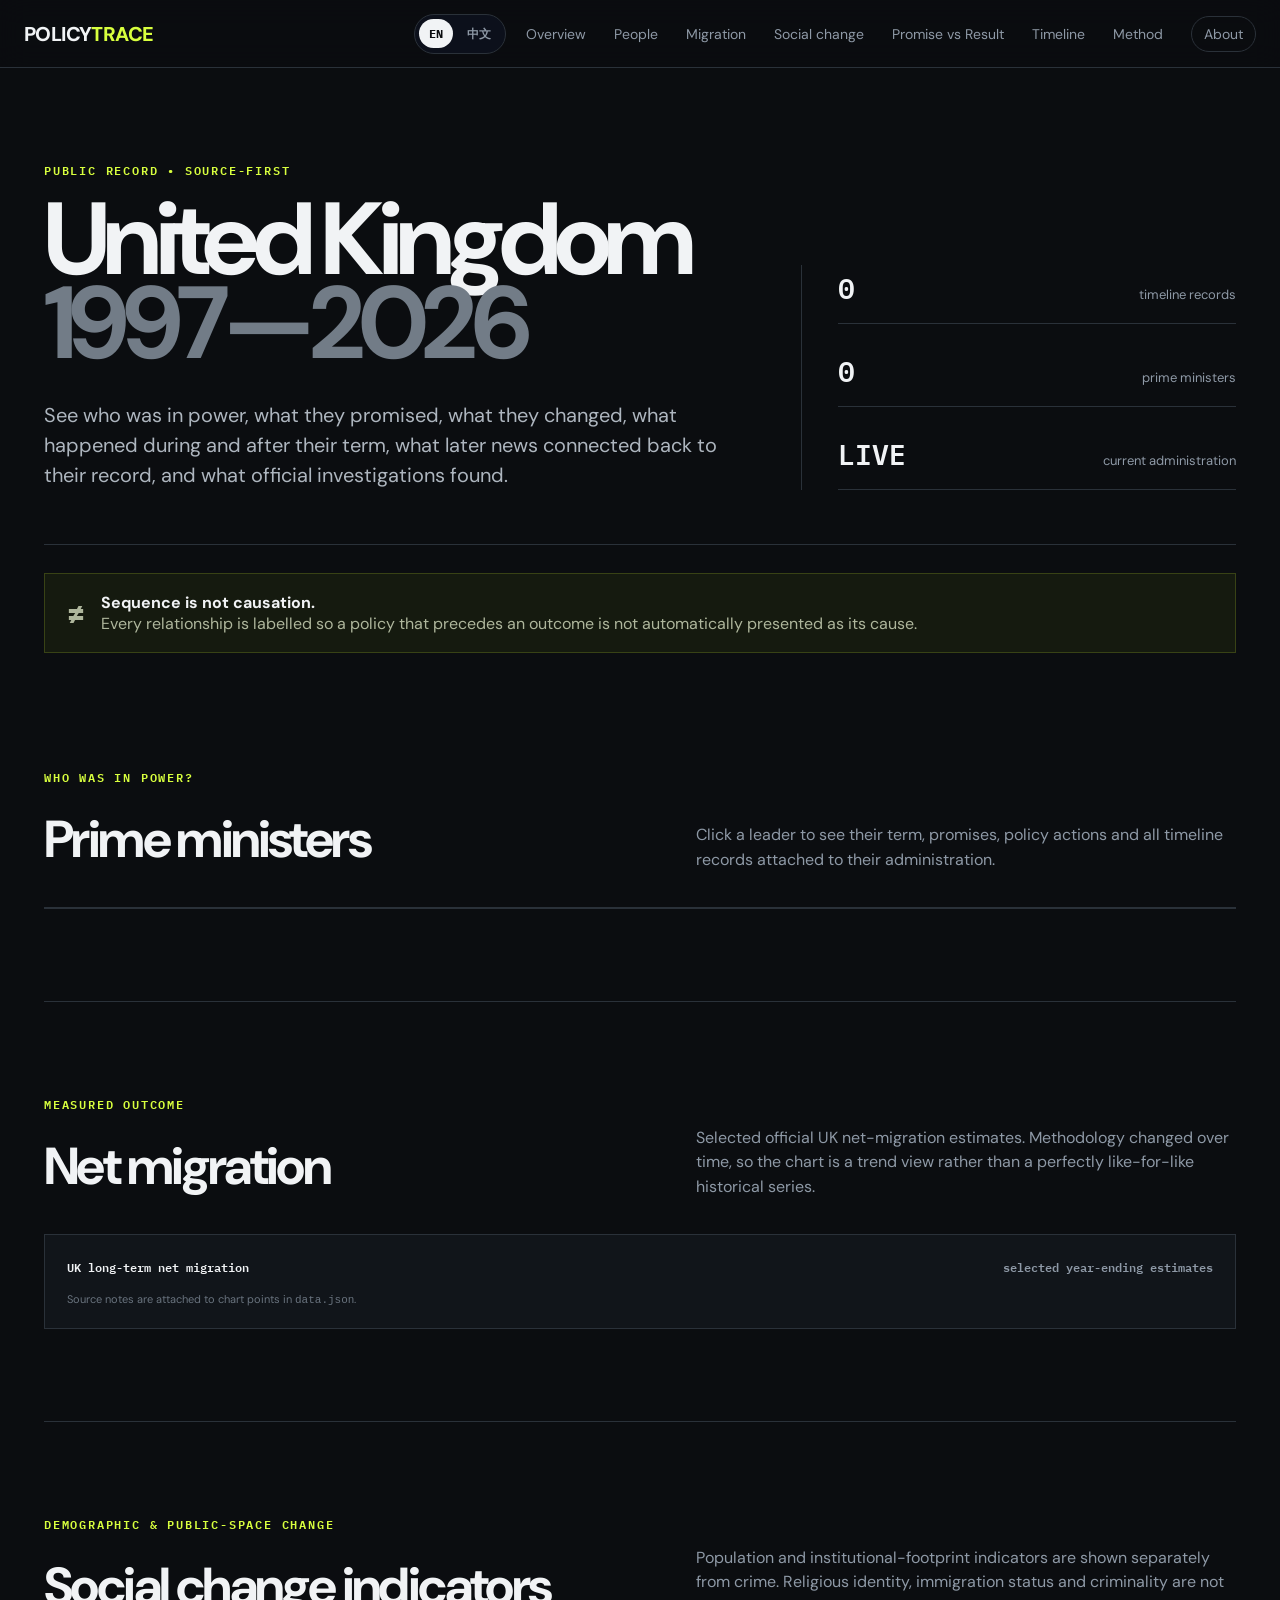
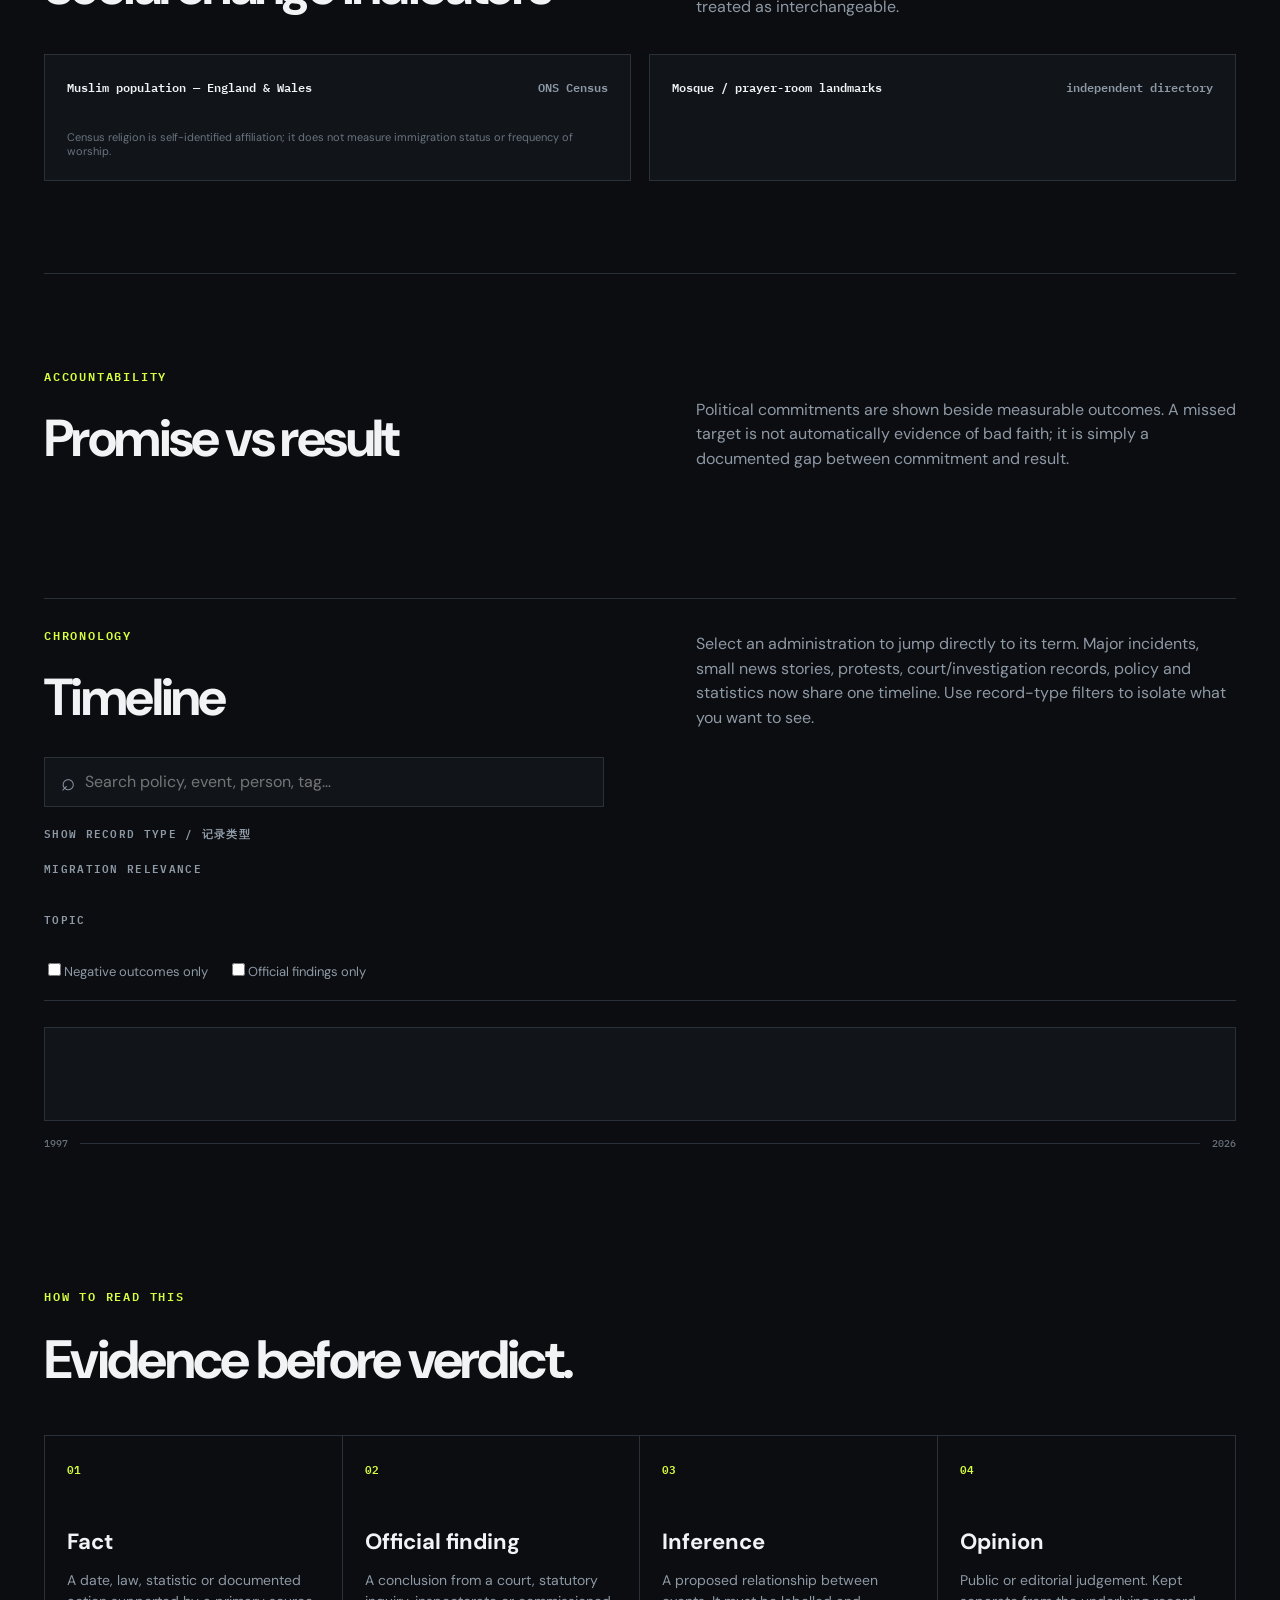
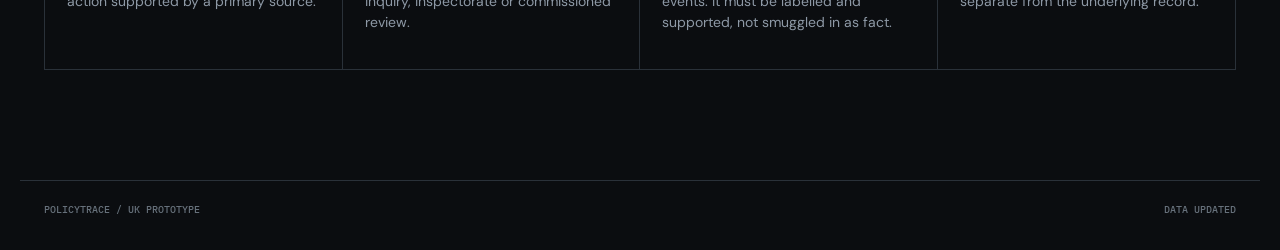
==== index.html @ 3d370b41 "v2.0" ====
<!doctype html>
<html lang="en">
<head>
  <meta charset="utf-8" />
  <meta name="viewport" content="width=device-width, initial-scale=1" />
  <meta name="description" content="PolicyTrace — a source-first timeline of UK political decisions, outcomes and investigations." />
  <title>PolicyTrace — United Kingdom 1997–2026</title>
  <link rel="preconnect" href="https://fonts.googleapis.com">
  <link rel="preconnect" href="https://fonts.gstatic.com" crossorigin>
  <link href="https://fonts.googleapis.com/css2?family=DM+Sans:wght@400;500;600;700;800&family=IBM+Plex+Mono:wght@500;600&display=swap" rel="stylesheet">
  <link rel="stylesheet" href="style.css" />
</head>
<body>
  <header class="topbar">
    <a class="brand" href="index.html">POLICY<span>TRACE</span></a>
    <div class="language-switch" aria-label="Language"><button class="lang-btn active" data-lang="en">EN</button><button class="lang-btn" data-lang="zh">中文</button></div><nav class="page-nav" aria-label="Page sections">
      <a href="#overview" data-nav="overview">Overview</a>
      <a href="#people" data-nav="people">People</a>
      <a href="#migration" data-nav="migration">Migration</a>
      <a href="#social" data-nav="social">Social change</a>
      <a href="#promises" data-nav="promises">Promise vs Result</a>
      <a href="#timeline" data-nav="timeline">Timeline</a>
      <a href="#method" data-nav="method">Method</a>
      <button id="aboutBtn" class="ghost-btn">About</button>
    </nav>
  </header>

  <main>
    <section class="hero nav-section" id="overview" data-section="overview">
      <div>
        <div class="eyebrow" id="heroKicker">PUBLIC RECORD • SOURCE-FIRST</div>
        <h1 id="countryHero">United Kingdom<br><span>1997—2026</span></h1>
        <p class="lede" id="heroLede">See who was in power, what they promised, what they changed, what happened during and after their term, what later news connected back to their record, and what official investigations found.</p>
      </div>
      <div class="hero-stats">
        <div><strong id="eventCount">0</strong><span id="timelineRecordsLabel">timeline records</span></div>
        <div><strong id="pmCount">0</strong><span id="primeMinistersLabel">prime ministers</span></div>
        <div><strong id="liveLabel">LIVE</strong><span id="currentAdministrationLabel">current administration</span></div>
      </div>
    </section>

    <section class="principle" id="causationNote">
      <span class="principle-mark">≠</span>
      <div><strong>Sequence is not causation.</strong><br><span>Every relationship is labelled so a policy that precedes an outcome is not automatically presented as its cause.</span></div>
    </section>

    <section class="section-block nav-section" id="people" data-section="people">
      <div class="section-head">
        <div><div class="section-kicker" id="peopleKicker">WHO WAS IN POWER?</div><h2 id="peopleTitle">Prime ministers</h2></div>
        <p id="peopleDesc">Click a leader to see their term, promises, policy actions and all timeline records attached to their administration.</p>
      </div>
      <div class="people-grid" id="peopleGrid"></div>
    </section>

    <section class="section-block nav-section" id="migration" data-section="migration">
      <div class="section-head">
        <div><div class="section-kicker">MEASURED OUTCOME</div><h2 id="migrationTitle">Net migration</h2></div>
        <p>Selected official UK net-migration estimates. Methodology changed over time, so the chart is a trend view rather than a perfectly like-for-like historical series.</p>
      </div>
      <div class="chart-card">
        <div class="chart-topline"><span>UK long-term net migration</span><span class="muted">selected year-ending estimates</span></div>
        <div id="migrationChart" class="migration-chart" aria-label="UK net migration chart"></div>
        <div class="chart-source">Source notes are attached to chart points in <code>data.json</code>.</div>
      </div>
    </section>


    <section class="section-block nav-section" id="social" data-section="social">
      <div class="section-head">
        <div><div class="section-kicker" id="socialKicker">DEMOGRAPHIC & PUBLIC-SPACE CHANGE</div><h2 id="socialTitle">Social change indicators</h2></div>
        <p>Population and institutional-footprint indicators are shown separately from crime. Religious identity, immigration status and criminality are not treated as interchangeable.</p>
      </div>
      <div class="social-grid">
        <div class="chart-card">
          <div class="chart-topline"><span id="muslimPopTitle">Muslim population — England & Wales</span><span class="muted" id="onsCensusLabel">ONS Census</span></div>
          <div id="muslimPopulationCards" class="stat-cards"></div>
          <div class="chart-source" id="religionNote">Census religion is self-identified affiliation; it does not measure immigration status or frequency of worship.</div>
        </div>
        <div class="chart-card">
          <div class="chart-topline"><span id="mosqueTitle">Mosque / prayer-room landmarks</span><span class="muted" id="directoryLabel">independent directory</span></div>
          <div id="mosqueChart" class="mini-bar-chart"></div>
          <div class="chart-source" id="mosqueNote"></div>
        </div>
      </div>
    </section>

    <section class="section-block nav-section" id="promises" data-section="promises">
      <div class="section-head">
        <div><div class="section-kicker" id="promiseKicker">ACCOUNTABILITY</div><h2 id="promiseTitle">Promise vs result</h2></div>
        <p id="promiseDesc">Political commitments are shown beside measurable outcomes. A missed target is not automatically evidence of bad faith; it is simply a documented gap between commitment and result.</p>
      </div>
      <div class="promise-grid" id="promiseGrid"></div>
    </section>

    <section class="controls nav-section" id="timeline" data-section="timeline">
      <div class="section-head compact-head">
        <div><div class="section-kicker" id="timelineKicker">CHRONOLOGY</div><h2 id="timelineTitle">Timeline</h2></div>
        <p>Select an administration to jump directly to its term. Major incidents, small news stories, protests, court/investigation records, policy and statistics now share one timeline. Use record-type filters to isolate what you want to see.</p>
      </div>
      <div class="search-wrap"><span>⌕</span><input id="searchInput" type="search" placeholder="Search policy, event, person, tag…" /></div>
      <div class="filter-label">SHOW RECORD TYPE / 记录类型</div><div class="filter-row type-filter-row" id="typeFilterRow"></div><div class="filter-label">MIGRATION RELEVANCE</div><div class="filter-row migration-filter-row" id="migrationFilterRow"></div><div class="filter-label">TOPIC</div><div class="filter-row" id="filterRow"></div>
      <div class="toggles">
        <label><input id="negativeOnly" type="checkbox"><span id="negativeOnlyLabel">Negative outcomes only</span></label>
        <label><input id="officialOnly" type="checkbox"><span id="officialOnlyLabel">Official findings only</span></label>
      </div>
    </section>

    <section class="timeline-shell">
      <div class="administrations" id="administrations"></div>
      <div class="axis"><span>1997</span><div></div><span>2026</span></div>
      <div class="timeline-list" id="timelineList"></div>
      <div class="empty" id="emptyState" hidden>No records match the current filters.</div>
    </section>

    <section class="method nav-section" id="method" data-section="method">
      <div class="section-kicker" id="methodKicker">HOW TO READ THIS</div>
      <h2 id="methodTitle">Evidence before verdict.</h2>
      <div class="method-grid">
        <article><span>01</span><h3 id="methodFactTitle">Fact</h3><p><span id="methodFactDesc">A date, law, statistic or documented action supported by a primary source.</span></p></article>
        <article><span>02</span><h3 id="methodOfficialTitle">Official finding</h3><p><span id="methodOfficialDesc">A conclusion from a court, statutory inquiry, inspectorate or commissioned review.</span></p></article>
        <article><span>03</span><h3 id="methodInferenceTitle">Inference</h3><p><span id="methodInferenceDesc">A proposed relationship between events. It must be labelled and supported, not smuggled in as fact.</span></p></article>
        <article><span>04</span><h3 id="methodOpinionTitle">Opinion</h3><p><span id="methodOpinionDesc">Public or editorial judgement. Kept separate from the underlying record.</span></p></article>
      </div>
    </section>
  </main>

  <dialog id="detailDialog">
    <button class="dialog-close" id="dialogClose" aria-label="Close">×</button>
    <div id="dialogContent"></div>
  </dialog>

  <dialog id="aboutDialog">
    <button class="dialog-close" id="aboutClose" aria-label="Close">×</button>
    <div class="dialog-body">
      <div class="section-kicker">ABOUT POLICYTRACE</div>
      <h2>Follow decisions, outcomes and evidence.</h2>
      <p>This prototype separates policy actions, measured outcomes, investigations and causal claims. It is designed so strong conclusions can be made when evidence supports them — and visibly withheld when it does not.</p>
      <p class="muted">Prototype dataset updated 9 August 2026. Sources are linked on every record.</p>
    </div>
  </dialog>

  <footer>
    <div>POLICYTRACE / UK PROTOTYPE</div><div>DATA UPDATED <span id="updatedDate"></span></div>
  </footer>

  <script src="app.js"></script>
</body>
</html>
---- style.css ----
:root{--bg:#0b0d10;--panel:#11151a;--panel2:#171c22;--line:#2a3139;--text:#f1f3f5;--muted:#8e99a6;--accent:#d8ff3e;--red:#ff645f;--blue:#5aa7ff;--amber:#f7bd54;--green:#6dd89c;--purple:#a78bfa;--max:1240px}
*{box-sizing:border-box}html{scroll-behavior:smooth}body{margin:0;background:var(--bg);color:var(--text);font-family:"DM Sans",system-ui,sans-serif}a{color:inherit}.topbar{height:68px;border-bottom:1px solid var(--line);display:flex;align-items:center;justify-content:space-between;padding:0 max(24px,calc((100vw - var(--max))/2));position:sticky;top:0;background:rgba(11,13,16,.92);backdrop-filter:blur(14px);z-index:20}.brand{font-weight:800;letter-spacing:-.03em;text-decoration:none;font-size:20px}.brand span{color:var(--accent)}nav{display:flex;gap:26px;align-items:center}nav a,nav button{font:inherit;font-size:14px;color:var(--muted);text-decoration:none;background:none;border:0;cursor:pointer;padding:0}.ghost-btn{border:1px solid var(--line)!important;padding:8px 12px!important;border-radius:99px!important}.active,nav a:hover,nav button:hover{color:var(--text)}main{max-width:var(--max);margin:auto;padding:0 24px}.hero{min-height:420px;display:grid;grid-template-columns:1.6fr 1fr;align-items:end;padding:92px 0 54px;border-bottom:1px solid var(--line);gap:60px}.eyebrow,.section-kicker{font:600 12px "IBM Plex Mono",monospace;letter-spacing:.15em;color:var(--accent);margin-bottom:18px}.hero h1{font-size:clamp(58px,8vw,112px);line-height:.82;margin:0;letter-spacing:-.065em}.hero h1 span{color:#727c87}.lede{max-width:690px;color:#aeb6bf;font-size:20px;line-height:1.5;margin:34px 0 0}.hero-stats{border-left:1px solid var(--line);padding-left:36px;display:grid;gap:24px}.hero-stats div{display:flex;justify-content:space-between;align-items:baseline;border-bottom:1px solid var(--line);padding-bottom:13px}.hero-stats strong{font:600 28px "IBM Plex Mono"}.hero-stats span{color:var(--muted);font-size:13px}.principle{margin:28px 0 22px;border:1px solid #384215;background:#151a0f;padding:18px 22px;display:flex;gap:16px;align-items:center}.principle-mark{font:700 30px "IBM Plex Mono";color:var(--accent)}.principle span{color:#aeb69c}.controls{padding:26px 0 20px}.search-wrap{display:flex;align-items:center;background:var(--panel);border:1px solid var(--line);padding:0 16px;height:50px;max-width:560px}.search-wrap span{font-size:24px;color:var(--muted)}.search-wrap input{flex:1;height:100%;background:none;border:0;outline:0;color:var(--text);font:inherit;padding-left:10px}.filter-row{display:flex;flex-wrap:wrap;gap:8px;margin-top:16px}.filter-btn{background:var(--panel);border:1px solid var(--line);color:var(--muted);padding:8px 13px;border-radius:99px;font:600 12px "IBM Plex Mono";cursor:pointer}.filter-btn.active{background:var(--text);color:var(--bg);border-color:var(--text)}.toggles{display:flex;gap:20px;margin-top:16px;flex-wrap:wrap}.toggles label{color:var(--muted);font-size:13px;cursor:pointer}.toggles input{accent-color:var(--accent)}.timeline-shell{border-top:1px solid var(--line);padding-top:26px}.administrations{display:flex;overflow-x:auto;border:1px solid var(--line);background:var(--panel);min-height:94px}.admin{min-width:140px;flex:1;padding:16px;border-right:1px solid var(--line);position:relative}.admin:last-child{border-right:0}.admin.current:before{content:"LIVE";position:absolute;right:9px;top:9px;font:600 9px "IBM Plex Mono";background:var(--accent);color:#111;padding:3px 5px}.admin-name{font-weight:700;font-size:14px}.admin-party{font-size:11px;color:var(--muted);margin-top:4px}.admin-years{font:500 11px "IBM Plex Mono";color:#6f7984;margin-top:16px}.axis{display:flex;align-items:center;gap:12px;color:#68727d;font:500 10px "IBM Plex Mono";padding:16px 0}.axis div{height:1px;background:var(--line);flex:1}.timeline-list{display:grid}.record{display:grid;grid-template-columns:100px 16px 1fr 170px;gap:20px;min-height:134px;border-top:1px solid var(--line);padding:22px 0;cursor:pointer;transition:.18s}.record:hover{background:linear-gradient(90deg,transparent,rgba(255,255,255,.025),transparent)}.record-year{font:600 16px "IBM Plex Mono";color:#c2c8ce}.record-node{position:relative}.record-node:before{content:"";position:absolute;top:-22px;bottom:-22px;left:7px;width:1px;background:var(--line)}.dot{width:15px;height:15px;border-radius:50%;background:#7b8793;border:4px solid var(--bg);box-shadow:0 0 0 1px #7b8793;position:relative;z-index:1;margin-top:3px}.tone-negative .dot{background:var(--red);box-shadow:0 0 0 1px var(--red)}.tone-expansion .dot{background:var(--blue);box-shadow:0 0 0 1px var(--blue)}.tone-restriction .dot{background:var(--amber);box-shadow:0 0 0 1px var(--amber)}.tone-positive .dot{background:var(--green);box-shadow:0 0 0 1px var(--green)}.record-main{padding-right:20px}.record-meta{display:flex;gap:8px;align-items:center;margin-bottom:7px;flex-wrap:wrap}.pill{font:600 10px "IBM Plex Mono";padding:4px 6px;border:1px solid var(--line);color:#98a2ad;text-transform:uppercase}.record h3{margin:0;font-size:21px;letter-spacing:-.025em}.record p{margin:8px 0 0;color:var(--muted);line-height:1.45;max-width:760px}.record-side{text-align:right}.record-side .person{font-weight:700;font-size:13px}.record-side .relation{font-size:11px;color:var(--muted);margin-top:7px;line-height:1.4}.metric{font:600 20px "IBM Plex Mono";color:var(--accent);margin-top:12px}.empty{padding:50px;text-align:center;color:var(--muted)}.method{padding:120px 0 110px}.method h2{font-size:54px;letter-spacing:-.05em;margin:0 0 40px}.method-grid{display:grid;grid-template-columns:repeat(4,1fr);border:1px solid var(--line)}.method-grid article{min-height:230px;padding:22px;border-right:1px solid var(--line)}.method-grid article:last-child{border-right:0}.method-grid article>span{font:600 11px "IBM Plex Mono";color:var(--accent)}.method-grid h3{font-size:22px;margin:48px 0 10px}.method-grid p{color:var(--muted);line-height:1.5;font-size:14px}footer{max-width:var(--max);margin:auto;padding:22px 24px 34px;border-top:1px solid var(--line);display:flex;justify-content:space-between;color:#66707a;font:500 10px "IBM Plex Mono"}dialog{width:min(760px,calc(100vw - 28px));max-height:88vh;overflow:auto;background:#101419;color:var(--text);border:1px solid #39414a;padding:0;box-shadow:0 30px 90px #000;position:fixed}dialog::backdrop{background:rgba(0,0,0,.76);backdrop-filter:blur(5px)}.dialog-close{position:sticky;float:right;top:14px;margin:14px 14px 0 0;width:36px;height:36px;border-radius:50%;border:1px solid var(--line);background:#181d23;color:var(--text);font-size:22px;cursor:pointer;z-index:2}.dialog-body{padding:46px 46px 54px}.dialog-body h2{font-size:40px;line-height:1.05;letter-spacing:-.04em;margin:0 0 22px;max-width:620px}.dialog-date{font:600 12px "IBM Plex Mono";color:var(--accent);margin-bottom:12px}.dialog-summary{font-size:18px;line-height:1.6;color:#c4cbd2}.detail-grid{display:grid;grid-template-columns:1fr 1fr;gap:1px;background:var(--line);border:1px solid var(--line);margin:30px 0}.detail-grid div{background:var(--panel);padding:17px}.detail-grid span{display:block;color:var(--muted);font:500 10px "IBM Plex Mono";text-transform:uppercase;margin-bottom:6px}.detail-grid strong{font-size:13px}.source-list{display:grid;gap:8px;margin-top:12px}.source-list a{display:block;text-decoration:none;border:1px solid var(--line);padding:13px 14px;color:#d1d7dd;font-size:13px}.source-list a:hover{border-color:var(--accent);color:var(--accent)}.tag-row{display:flex;gap:7px;flex-wrap:wrap;margin-top:24px}.tag{font:500 10px "IBM Plex Mono";color:#89939d;background:#161b20;padding:6px 8px}.muted{color:var(--muted)}
@media(max-width:800px){.topbar nav a{display:none}.hero{grid-template-columns:1fr;min-height:auto;padding-top:60px;gap:45px}.hero-stats{border-left:0;border-top:1px solid var(--line);padding:24px 0 0}.record{grid-template-columns:70px 14px 1fr}.record-side{grid-column:3;text-align:left}.administrations{scroll-snap-type:x mandatory}.admin{min-width:150px;scroll-snap-align:start}.method-grid{grid-template-columns:1fr 1fr}.method-grid article:nth-child(2){border-right:0}.method-grid article:nth-child(-n+2){border-bottom:1px solid var(--line)}.dialog-body{padding:38px 24px 36px}.detail-grid{grid-template-columns:1fr}}
@media(max-width:520px){main{padding:0 16px}.topbar{padding:0 16px}.hero h1{font-size:58px}.lede{font-size:17px}.record{grid-template-columns:58px 12px 1fr;gap:12px}.record h3{font-size:18px}.record p{font-size:13px}.method-grid{grid-template-columns:1fr}.method-grid article{border-right:0;border-bottom:1px solid var(--line)}footer{padding-left:16px;padding-right:16px;gap:20px}}

/* v0.2 additions */
.section-block{padding:92px 0;border-bottom:1px solid var(--line)}.section-head{display:flex;align-items:end;justify-content:space-between;gap:50px;margin-bottom:34px}.section-head h2{font-size:52px;letter-spacing:-.05em;margin:0}.section-head p{max-width:540px;color:var(--muted);line-height:1.55;margin:0}.compact-head{margin-bottom:26px}.people-grid{display:grid;grid-template-columns:repeat(3,1fr);gap:1px;background:var(--line);border:1px solid var(--line)}.person-card{background:var(--panel);padding:22px;text-decoration:none;min-height:190px;display:flex;flex-direction:column;transition:.18s}.person-card:hover{background:var(--panel2);transform:translateY(-2px)}.person-card.current{box-shadow:inset 0 3px 0 var(--accent)}.person-card-top{display:flex;align-items:center;gap:8px;color:var(--muted);font:600 10px "IBM Plex Mono"}.person-card-top b{margin-left:auto;background:var(--accent);color:#111;padding:3px 5px}.party-dot{width:8px;height:8px;border-radius:50%;display:inline-block}.party-dot.labour{background:#e45353}.party-dot.conservative{background:#5a9dff}.person-card h3{font-size:25px;letter-spacing:-.035em;margin:26px 0 4px}.person-term{font:500 11px "IBM Plex Mono";color:var(--muted)}.person-card-bottom{display:flex;justify-content:space-between;gap:12px;margin-top:auto;padding-top:26px;color:#8f99a4;font-size:11px}.chart-card{border:1px solid var(--line);background:var(--panel);padding:22px}.chart-topline{display:flex;justify-content:space-between;font:600 12px "IBM Plex Mono";margin-bottom:10px}.migration-chart svg{display:block;width:100%;height:auto;overflow:visible}.gridline{stroke:#2e353d;stroke-width:1}.chart-label{fill:#79838e;font:500 11px "IBM Plex Mono"}.point-value{fill:#dbe0e5;font:600 11px "IBM Plex Mono"}.migration-line{fill:none;stroke:var(--accent);stroke-width:3}.chart-point circle{fill:var(--bg);stroke:var(--accent);stroke-width:3}.term-band{opacity:.08}.labour-band{fill:#e45353}.conservative-band{fill:#5a9dff}.chart-legend{display:flex;gap:18px;flex-wrap:wrap;color:var(--muted);font-size:11px;margin:10px 0 0 68px}.chart-legend span{display:flex;align-items:center;gap:6px}.chart-legend i{display:inline-block;width:18px;height:7px}.legend-labour{background:#e45353;opacity:.45}.legend-conservative{background:#5a9dff;opacity:.45}.legend-line{height:2px!important;background:var(--accent)}.chart-source{font-size:11px;color:#69737e;margin-top:15px}.promise-grid{display:grid;grid-template-columns:repeat(2,1fr);gap:18px}.promise-card{border:1px solid var(--line);background:var(--panel);padding:24px}.promise-admin{font:600 10px "IBM Plex Mono";color:var(--accent);text-transform:uppercase}.promise-card h3{font-size:24px;line-height:1.2;margin:14px 0 22px}.versus{display:grid;grid-template-columns:1fr auto 1fr;align-items:center;gap:14px;border-top:1px solid var(--line);border-bottom:1px solid var(--line);padding:18px 0}.versus span{display:block;color:var(--muted);font:600 9px "IBM Plex Mono";margin-bottom:7px}.versus strong{font:700 23px "IBM Plex Mono"}.versus>b{color:#59636e;font:600 10px "IBM Plex Mono"}.promise-card p{color:var(--muted);line-height:1.5;font-size:13px}.promise-links{display:flex;gap:12px;flex-wrap:wrap}.promise-card a{color:#bfc7cf;font-size:11px}.admin{appearance:none;color:var(--text);text-align:left;cursor:pointer;background:var(--panel);border:0;border-right:1px solid var(--line)}.admin:hover,.admin.active{background:#1a2026}.admin.active{box-shadow:inset 0 -3px 0 var(--accent)}.admin-all{min-width:150px}.term-divider{grid-column:1/-1;margin-top:30px;padding:16px 0 13px;border-top:2px solid #4a545f;border-bottom:1px solid var(--line);display:grid;grid-template-columns:180px 1fr auto;align-items:center;gap:14px}.term-divider span{font-size:23px;font-weight:800;letter-spacing:-.03em}.term-divider small{font:500 11px "IBM Plex Mono";color:var(--muted)}.term-divider a{font:600 11px "IBM Plex Mono";text-decoration:none;color:var(--accent)}.record{grid-template-columns:140px 16px 1fr 170px}.record-year{white-space:normal;line-height:1.35;word-break:normal;font-size:14px}.metric-box{border:1px solid var(--line);padding:15px}.metric-context{font:400 12px "DM Sans";margin-top:5px}.profile-loading{padding:100px 0;color:var(--muted)}.profile-hero{padding:105px 0 70px;border-bottom:1px solid var(--line);display:grid;grid-template-columns:1.5fr 1fr;gap:60px;align-items:end}.profile-hero h1{font-size:clamp(60px,8vw,110px);line-height:.9;letter-spacing:-.065em;margin:0}.profile-party{display:flex;align-items:center;gap:8px;color:var(--muted);margin-top:25px}.profile-hero>div>p{font:600 14px "IBM Plex Mono";color:#a5aeb8}.profile-scoreboard{border-left:1px solid var(--line);padding-left:36px;display:grid;gap:22px}.profile-scoreboard div{display:flex;justify-content:space-between;align-items:baseline;border-bottom:1px solid var(--line);padding-bottom:11px}.profile-scoreboard strong{font:700 28px "IBM Plex Mono"}.profile-scoreboard span{font-size:12px;color:var(--muted)}.big-link{color:var(--accent);text-decoration:none;font:600 12px "IBM Plex Mono"}.profile-event-grid{display:grid;grid-template-columns:repeat(2,1fr);gap:1px;background:var(--line);border:1px solid var(--line)}.profile-event-grid article{background:var(--panel);padding:24px}.profile-event-grid h3{font-size:21px;margin:12px 0 8px}.profile-event-grid p{color:var(--muted);line-height:1.5;font-size:13px}.profile-event-grid .metric{display:block}
@media(max-width:900px){.people-grid{grid-template-columns:repeat(2,1fr)}.promise-grid,.profile-event-grid{grid-template-columns:1fr}.section-head{align-items:flex-start;flex-direction:column;gap:18px}.profile-hero{grid-template-columns:1fr}.profile-scoreboard{border-left:0;border-top:1px solid var(--line);padding:26px 0 0}.record{grid-template-columns:112px 14px 1fr}.term-divider{grid-template-columns:1fr auto}.term-divider small{display:none}}
@media(max-width:600px){.people-grid{grid-template-columns:1fr}.section-block{padding:68px 0}.section-head h2{font-size:42px}.chart-card{padding:10px}.chart-topline{padding:8px;flex-direction:column;gap:6px}.chart-legend{margin-left:8px}.record{grid-template-columns:84px 12px 1fr}.record-year{font-size:12px}.term-divider{grid-template-columns:1fr}.term-divider a{margin-top:5px}}

/* v0.3 related-news additions */
.term-news{grid-column:1/-1;margin:0 0 34px 140px;border-left:2px solid #3f4853;padding:16px 0 8px 26px}.term-news-head{display:flex;justify-content:space-between;gap:24px;align-items:end;margin-bottom:12px}.term-news-head>div{display:flex;align-items:center;gap:12px}.term-news-head span{font:700 10px "IBM Plex Mono";letter-spacing:.1em;color:var(--amber)}.term-news-head strong{font:500 11px "IBM Plex Mono";color:#77818b}.term-news-head small{color:#68727d;font-size:11px}.news-list,.profile-news-grid{display:grid;grid-template-columns:repeat(2,minmax(0,1fr));gap:10px}.news-card{background:#101419;border:1px solid #303741;padding:18px;position:relative}.news-card:before{content:"";position:absolute;left:-1px;top:-1px;bottom:-1px;width:3px;background:var(--red)}.news-card.news-open:before{background:var(--amber)}.news-meta{display:flex;gap:8px;align-items:center;flex-wrap:wrap;font:600 9px "IBM Plex Mono";color:#7d8792}.news-meta em{font-style:normal;color:#646e79;margin-left:auto}.news-status{font:700 9px "IBM Plex Mono";padding:4px 6px;border:1px solid #404953;color:#c4ccd4}.news-status.confirmed{border-color:#7d3f3c;color:#ff8d88}.news-status.unresolved{border-color:#70572d;color:#f5c56f}.news-status.contextual{border-color:#42506a;color:#87b4ff}.news-card h4,.news-card h3{font-size:17px;line-height:1.25;margin:13px 0 8px;letter-spacing:-.02em}.news-card p{font-size:12.5px;line-height:1.5;color:var(--muted);margin:0 0 13px}.news-relation{font:500 10px "IBM Plex Mono";color:#98a2ad;border-top:1px solid var(--line);padding-top:10px;margin-top:8px}.news-links{display:flex;flex-direction:column;gap:6px;margin-top:12px}.news-links a{font-size:11px;color:#c7ced6;text-decoration:none}.news-links a:hover{color:var(--accent)}.profile-news-grid{background:var(--line);gap:1px;border:1px solid var(--line)}.profile-news-grid .news-card{border:0;background:var(--panel);min-height:260px}.profile-news-grid .news-card:before{left:0;top:0;bottom:0}.profile-news-grid .news-card h3{font-size:20px}.profile-news-grid .news-card p{font-size:13px}.profile-news-grid .news-relation{margin-top:18px}
@media(max-width:900px){.term-news{margin-left:112px}.news-list,.profile-news-grid{grid-template-columns:1fr}.term-news-head{align-items:flex-start;flex-direction:column;gap:8px}}
@media(max-width:600px){.term-news{margin-left:0;padding-left:16px}.term-news-head>div{align-items:flex-start;flex-direction:column;gap:5px}.news-meta em{margin-left:0}.news-card{padding:15px}}

/* v0.4 — social change indicators */
.social-grid{display:grid;grid-template-columns:1fr 1fr;gap:18px}.stat-cards{display:grid;grid-template-columns:1fr 1fr;gap:12px;margin-top:18px}.stat-card{display:grid;gap:5px;padding:18px;border:1px solid var(--line,#29313b);text-decoration:none;color:inherit;background:rgba(255,255,255,.015)}.stat-card span,.stat-card small{color:var(--muted,#8d98a8);font-family:'IBM Plex Mono',monospace;font-size:12px}.stat-card strong{font-size:32px}.stat-card b{font-size:20px;color:#7fb8ff}.mini-bar-chart{margin-top:18px;display:grid;gap:12px}.mini-bar-row{display:grid;grid-template-columns:52px 1fr 70px;gap:10px;align-items:center;font-family:'IBM Plex Mono',monospace;font-size:12px}.mini-bar-row>div{height:10px;background:#1d242d;overflow:hidden}.mini-bar-row i{display:block;height:100%;background:#6ea8fe}.mini-bar-row strong{text-align:right}.chart-data-link{display:inline-block;margin-top:8px;color:#8ec1ff;text-decoration:none;font-size:13px}@media(max-width:800px){.social-grid{grid-template-columns:1fr}.stat-card strong{font-size:27px}}


/* v0.5 — explicit in-office event placement */
.term-occurrence{border-color:#7446ff55;background:#7446ff12;color:#bda9ff}
.during-term{margin:.45rem 0 .6rem;font-size:.68rem;letter-spacing:.09em;font-weight:800;color:#bda9ff;text-transform:uppercase}
.term-legend{margin:-.35rem 0 1.1rem;padding:.85rem 1rem;border:1px solid var(--line);background:rgba(255,255,255,.025);border-radius:12px;color:var(--muted);font-size:.88rem;line-height:1.5}
.term-legend strong{color:var(--text)}
.profile-event{position:relative}
.profile-event-negative{border-left:3px solid #df5867!important}
.profile-relation{margin-top:.8rem;padding-top:.7rem;border-top:1px solid var(--line);display:flex;flex-direction:column;gap:.2rem}
.profile-relation span{font-size:.68rem;text-transform:uppercase;letter-spacing:.08em;color:var(--muted)}
.profile-relation strong{font-size:.78rem;line-height:1.35}

.safety-ledger-callout{
  margin:28px 0 10px;padding:24px;border:1px solid rgba(239,68,68,.32);
  border-radius:18px;background:linear-gradient(135deg,rgba(127,29,29,.22),rgba(15,23,42,.9));
}
.safety-ledger-callout h2{margin:.35rem 0 .5rem;font-size:clamp(1.25rem,2.2vw,1.8rem)}
.safety-ledger-callout p{margin:0;max-width:900px;color:var(--muted)}
.safety-ledger-callout .eyebrow{font-size:.75rem;font-weight:800;letter-spacing:.12em;color:#fca5a5}


/* v0.7 navigation: left-to-right follows top-to-bottom page order */
html { scroll-behavior: smooth; }
.nav-section { scroll-margin-top: 88px; }

.topbar .page-nav {
  display:flex;
  align-items:center;
  justify-content:flex-end;
  gap:28px;
  white-space:nowrap;
}
.topbar .page-nav a,
.topbar .page-nav .ghost-btn {
  position:relative;
}
.topbar .page-nav a.active {
  color:var(--text);
}
.topbar .page-nav a.active::after {
  content:"";
  position:absolute;
  left:0;
  right:0;
  bottom:-10px;
  height:2px;
  background:var(--accent);
}
.topbar .page-nav .nav-return {
  padding-left:18px;
  border-left:1px solid var(--line);
}

@media (max-width: 1120px){
  .topbar{align-items:flex-start}
  .topbar .page-nav{
    gap:18px;
    overflow-x:auto;
    max-width:78vw;
    padding-bottom:8px;
    scrollbar-width:thin;
  }
}
@media (max-width: 760px){
  .topbar{
    position:sticky;
    flex-direction:column;
    gap:12px;
  }
  .topbar .page-nav{
    width:100%;
    max-width:100%;
    justify-content:flex-start;
  }
}

.detail-grid{margin:20px 0;border-top:1px solid var(--line)}
.detail-row{display:grid;grid-template-columns:minmax(150px,220px) 1fr;gap:22px;padding:12px 0;border-bottom:1px solid var(--line)}
.detail-row>div:first-child{font:600 .72rem "IBM Plex Mono",monospace;text-transform:uppercase;letter-spacing:.07em;color:var(--muted)}
.detail-row>div:last-child{line-height:1.55;color:var(--text)}
@media(max-width:680px){.detail-row{grid-template-columns:1fr;gap:5px}}

.filter-label{margin:16px 0 8px;font:600 .68rem "IBM Plex Mono",monospace;letter-spacing:.12em;color:var(--muted)}
.type-filter-row{margin-bottom:4px}
.record-type-pill{border-color:rgba(190,242,100,.45)!important;color:var(--accent)!important}
.type-major-incident .dot{box-shadow:0 0 0 4px rgba(239,68,68,.12)}
.type-news .dot{box-shadow:0 0 0 4px rgba(59,130,246,.10)}
.type-protest .dot{box-shadow:0 0 0 4px rgba(245,158,11,.12)}
.after-office-list{display:grid;gap:0;border-top:1px solid var(--line)}
.after-office-card{display:grid;grid-template-columns:210px 1fr;gap:30px;padding:26px 0;border-bottom:1px solid var(--line)}
.after-office-date{font:600 .8rem "IBM Plex Mono",monospace;color:var(--muted)}
.after-office-card h3{margin:8px 0 10px;font-size:1.35rem}
.after-office-card p{max-width:900px;color:var(--muted);line-height:1.65}
.current-role{display:grid;grid-template-columns:170px 1fr;gap:15px;margin:16px 0;padding:14px 0;border-top:1px solid var(--line);border-bottom:1px solid var(--line)}
.current-role span{font:600 .7rem "IBM Plex Mono",monospace;text-transform:uppercase;color:var(--muted)}
.after-office-current{padding:24px;border:1px solid var(--line);border-radius:14px}
@media(max-width:720px){.after-office-card{grid-template-columns:1fr}.current-role{grid-template-columns:1fr}}

.migration-filter-row{margin-bottom:4px}
.migration-pill{border-color:rgba(96,165,250,.35)!important;color:#93c5fd!important}

.type-political-scandal .dot{box-shadow:0 0 0 4px rgba(168,85,247,.14)}
.type-political-scandal .record-type-pill{border-color:rgba(192,132,252,.45)!important;color:#d8b4fe!important}

.type-policy-failure-u-turn .dot{box-shadow:0 0 0 4px rgba(249,115,22,.16)}
.type-policy-failure-u-turn .record-type-pill{border-color:rgba(251,146,60,.5)!important;color:#fdba74!important}

.language-switch{
  display:flex;align-items:center;gap:4px;margin-left:auto;margin-right:20px;
  padding:4px;border:1px solid var(--line);border-radius:999px;background:rgba(15,23,42,.45)
}
.lang-btn{
  border:0;background:transparent;color:var(--muted);font:700 .72rem "IBM Plex Mono",monospace;
  padding:7px 10px;border-radius:999px;cursor:pointer
}
.lang-btn.active{background:var(--text);color:var(--bg)}
html[lang="zh-CN"] body{font-family:"Noto Sans SC","PingFang SC","Microsoft YaHei","DM Sans",sans-serif}
@media(max-width:1120px){.language-switch{margin-left:0;margin-right:10px}}

/* v1.4 — make record-type filters impossible to miss */
#typeFilterRow{
  display:block;
  width:100%;
  margin-top:10px;
}
.type-filter-line{
  display:flex;
  flex-wrap:wrap;
  gap:9px;
  width:100%;
}
.type-filter-line + .type-filter-line{
  margin-top:10px;
}
.type-filter-line-secondary{
  padding-top:10px;
  border-top:1px solid rgba(148,163,184,.14);
}
.type-filter[data-type="Political scandal"]{
  border-color:rgba(192,132,252,.45);
}
.type-filter[data-type="Policy failure / U-turn"]{
  border-color:rgba(251,146,60,.5);
}
.type-filter[data-type="Political scandal"].active{
  background:rgba(168,85,247,.16);
  color:#e9d5ff;
}
.type-filter[data-type="Policy failure / U-turn"].active{
  background:rgba(249,115,22,.16);
  color:#fed7aa;
}


/* v2.0 mobile header/navigation fix */
@media (max-width: 760px){
  .site-header{
    position: sticky;
    top: 0;
    z-index: 1000;
    display: grid;
    grid-template-columns: 1fr;
    grid-template-areas:
      "brand"
      "language"
      "nav";
    gap: 0;
    padding: 8px 0 0;
    background: rgba(8,10,13,.98);
    border-bottom: 1px solid var(--line, #2a3139);
    overflow: visible;
  }

  .brand{
    grid-area: brand;
    padding: 0 28px 8px;
    font-size: clamp(24px, 8vw, 34px);
    line-height: 1;
  }

  .language-switch{
    grid-area: language;
    position: static !important;
    margin: 8px 28px 10px;
    width: max-content;
    max-width: calc(100vw - 56px);
  }

  .page-nav{
    grid-area: nav;
    display: flex !important;
    position: static !important;
    width: 100%;
    min-width: 0;
    overflow-x: auto !important;
    overflow-y: hidden;
    white-space: nowrap;
    gap: 0;
    padding: 0 18px;
    margin: 0;
    border-top: 1px solid var(--line, #2a3139);
    scrollbar-width: none;
    -webkit-overflow-scrolling: touch;
  }

  .page-nav::-webkit-scrollbar{ display:none; }

  .page-nav a,
  .page-nav button{
    display: inline-flex !important;
    flex: 0 0 auto;
    align-items: center;
    justify-content: center;
    min-height: 48px;
    padding: 0 12px;
    margin: 0;
    line-height: 1;
    font-size: 13px;
    white-space: nowrap;
    visibility: visible !important;
    opacity: 1 !important;
    transform: none !important;
  }

  .page-nav .ghost-btn{
    height: 48px;
  }

  main{
    padding-top: 0 !important;
  }

  .hero{
    padding-top: 48px;
  }

  .nav-section{
    scroll-margin-top: 170px !important;
  }
}

@media (max-width: 430px){
  .brand{
    padding-left: 28px;
    padding-right: 28px;
  }

  .language-switch{
    margin-left: 28px;
    margin-right: 28px;
  }

  .page-nav{
    padding-left: 18px;
    padding-right: 18px;
  }

  .page-nav a,
  .page-nav button{
    font-size: 12px;
    padding-left: 11px;
    padding-right: 11px;
  }

  .hero h1{
    font-size: clamp(64px, 18vw, 96px);
    line-height: .88;
  }

  .hero .lede{
    font-size: clamp(18px, 5.5vw, 26px);
    line-height: 1.55;
  }
}
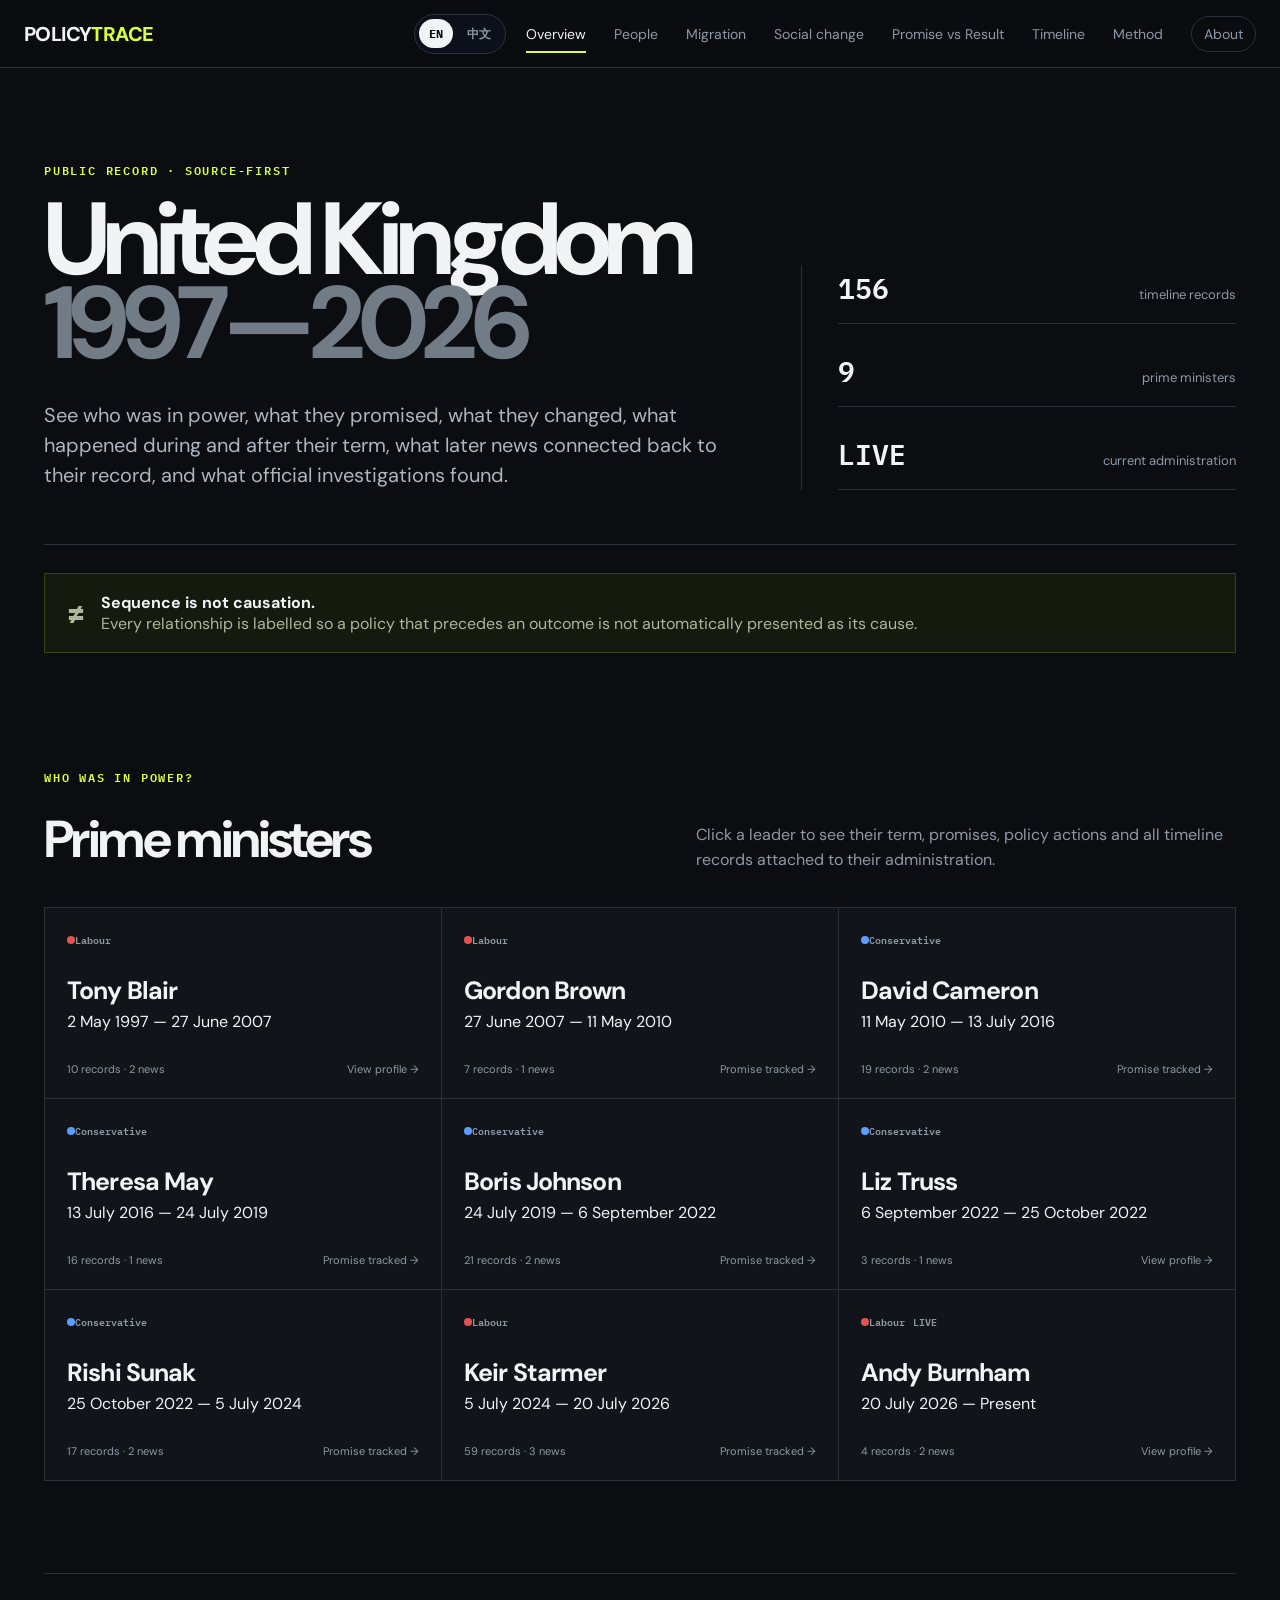
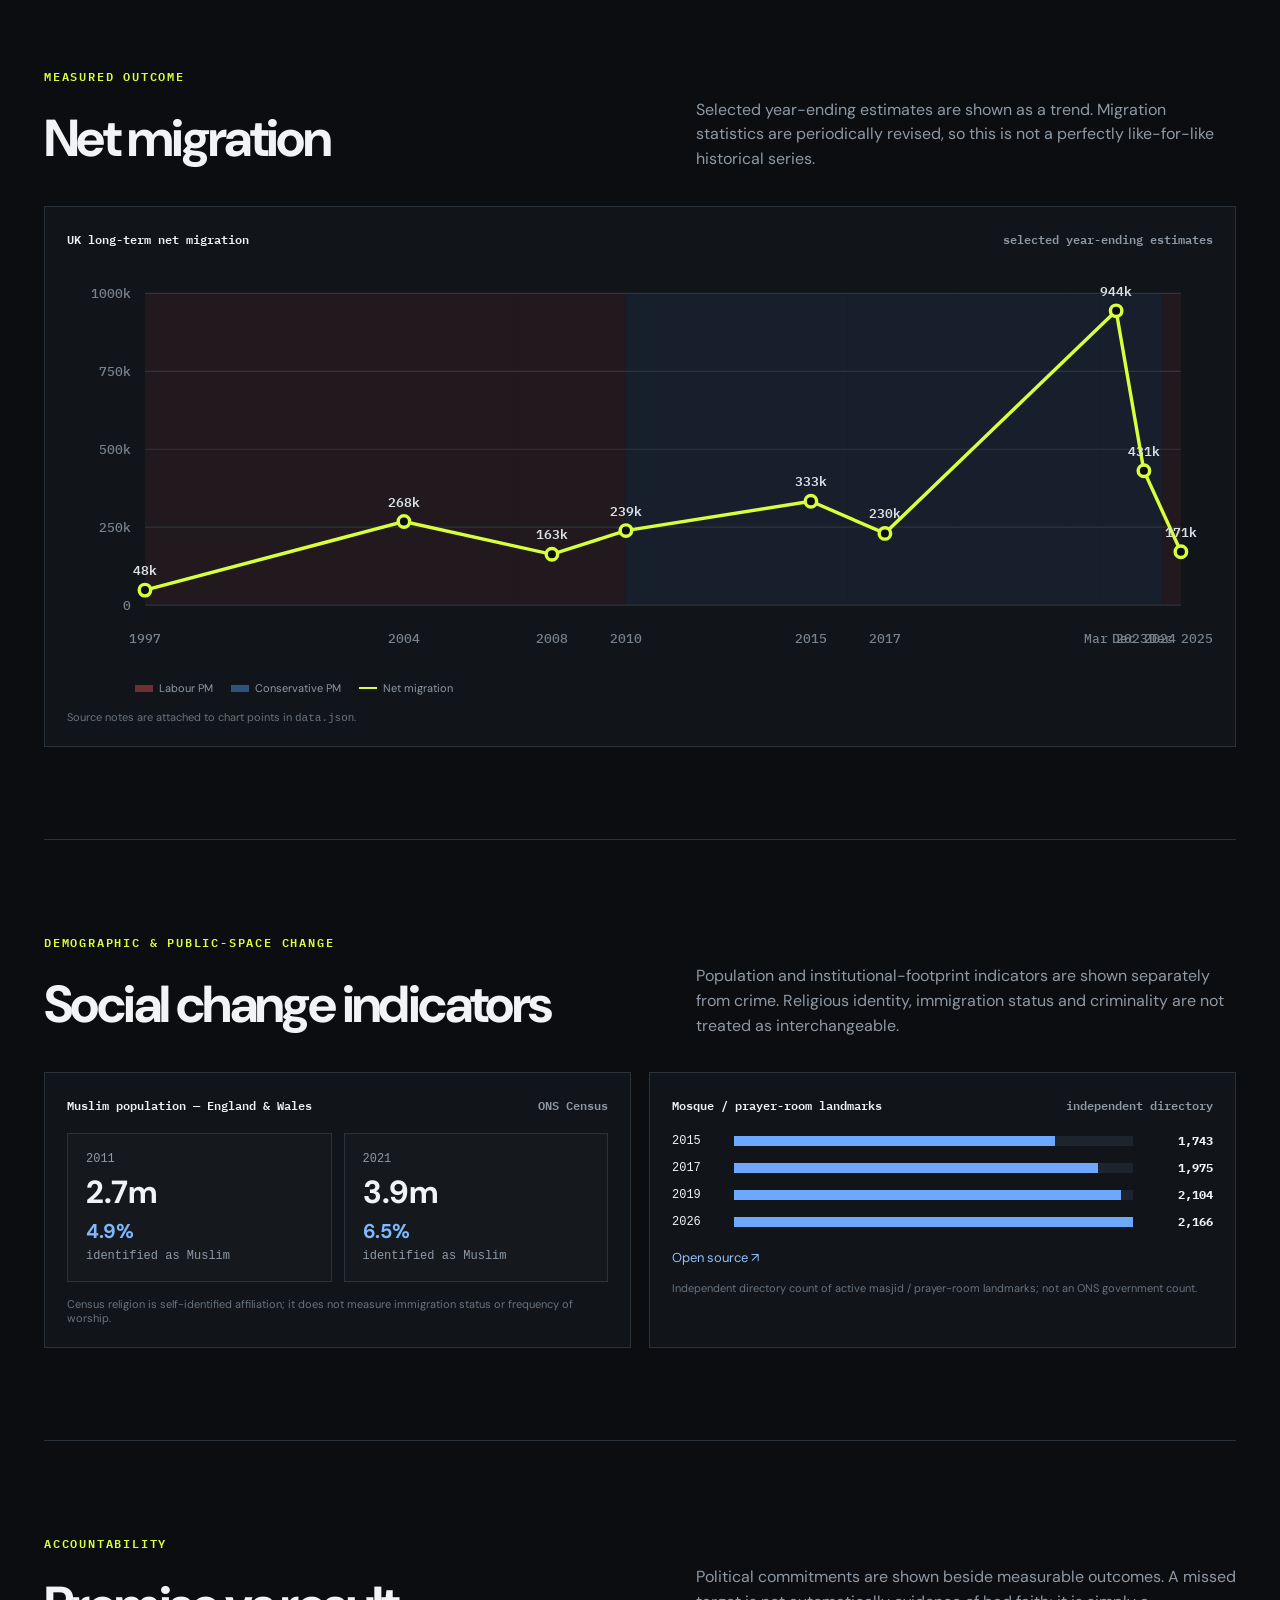
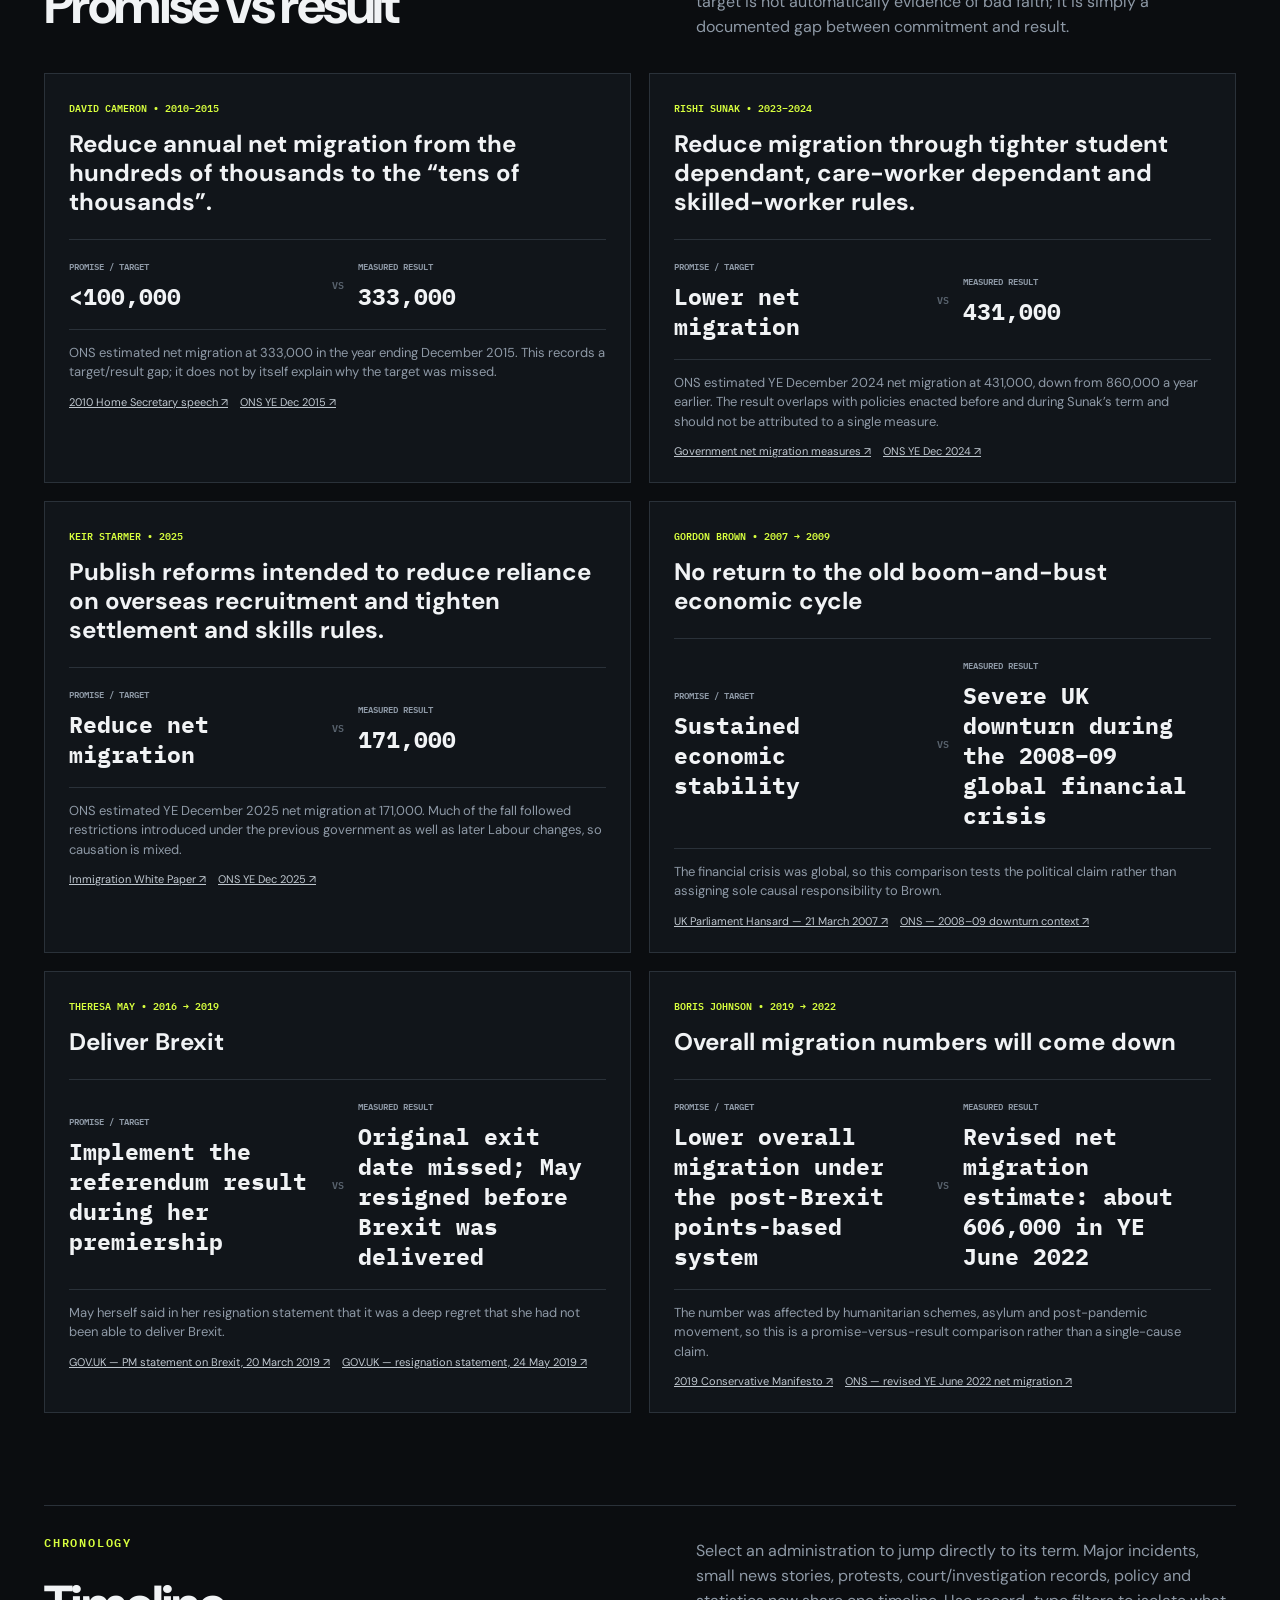
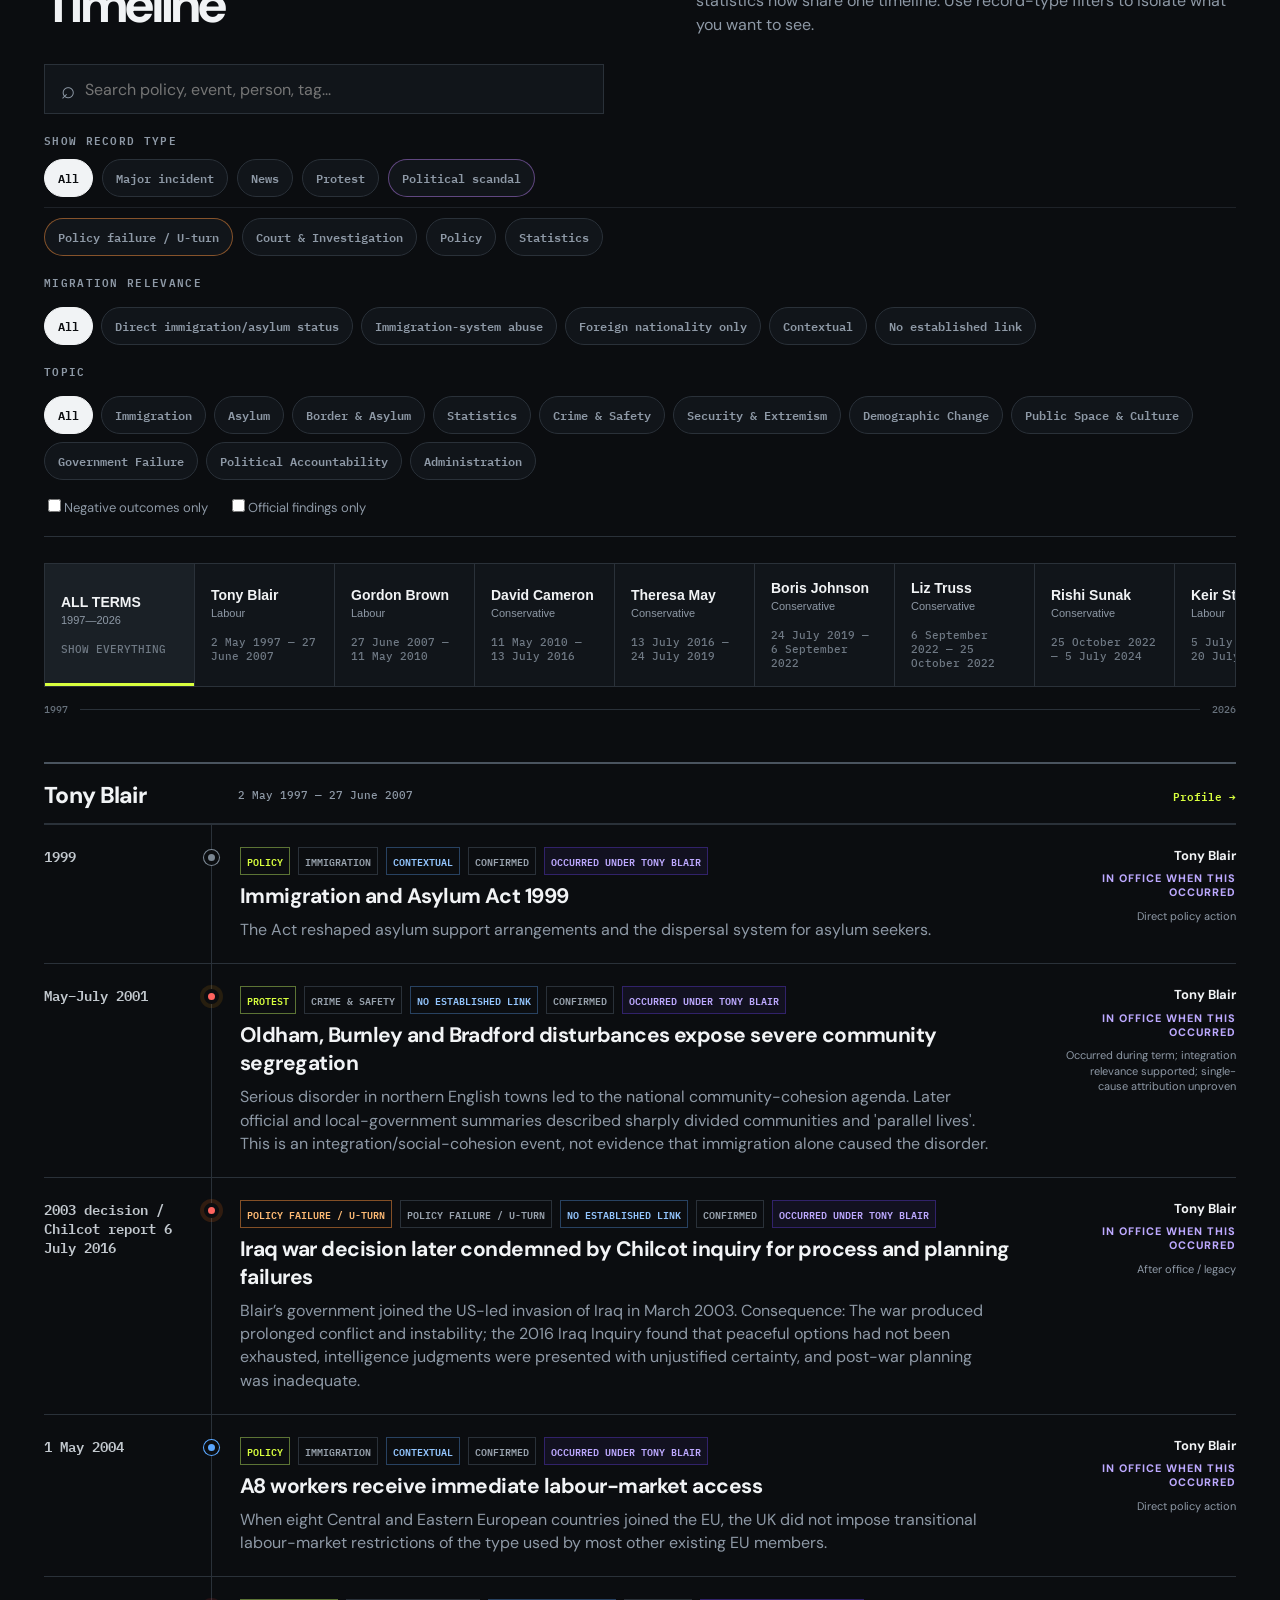
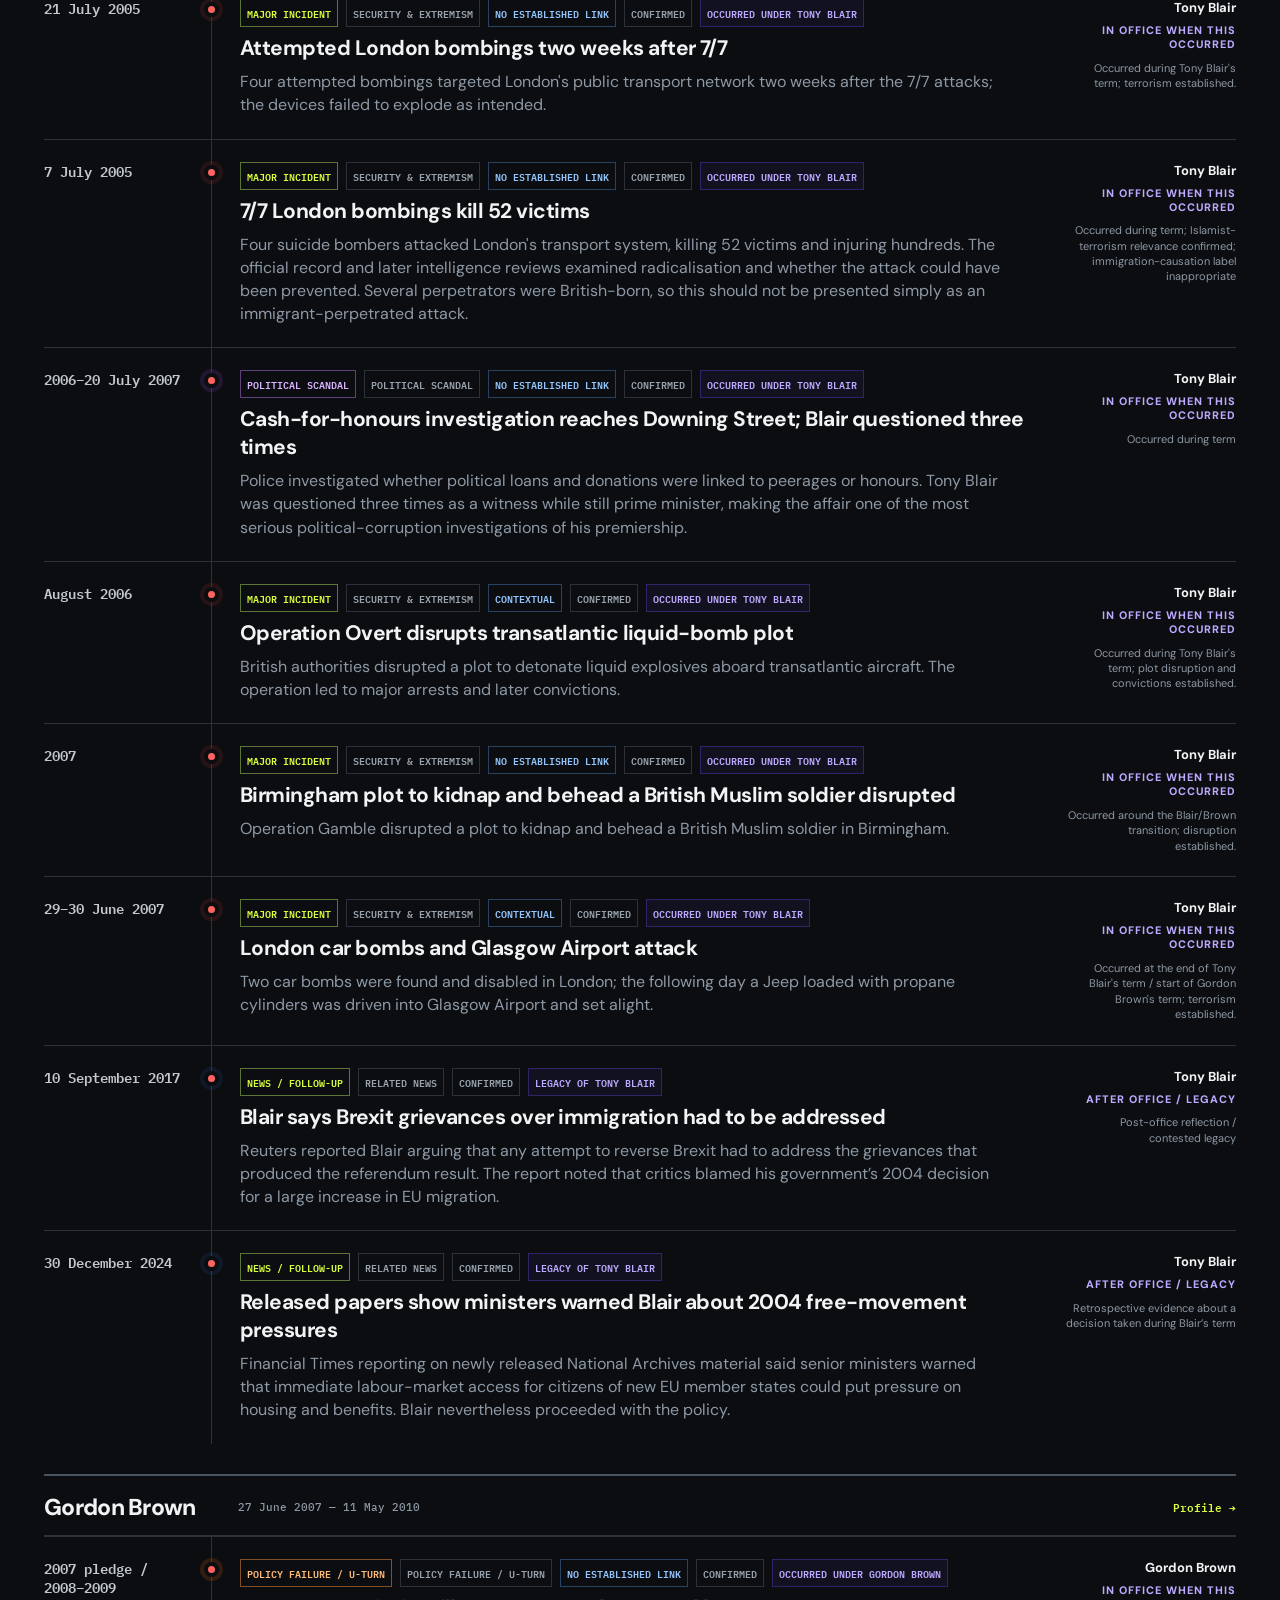
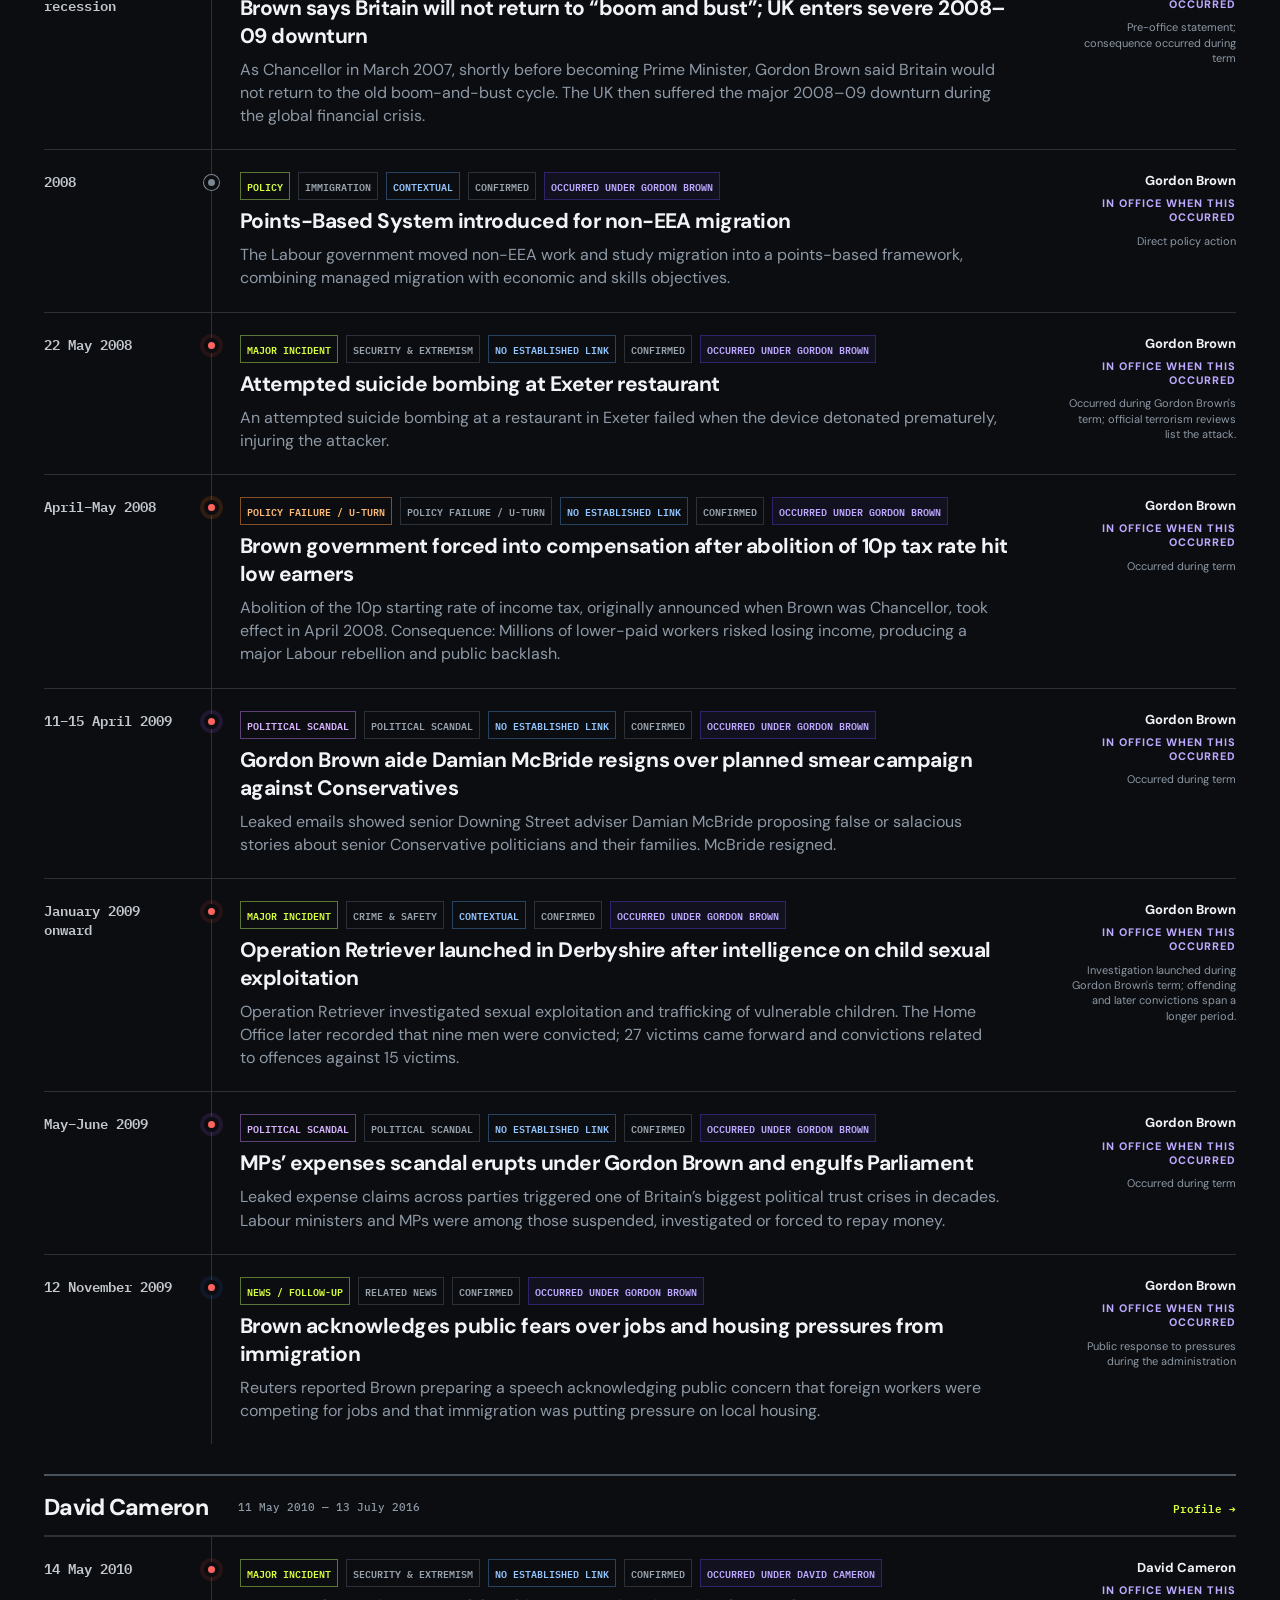
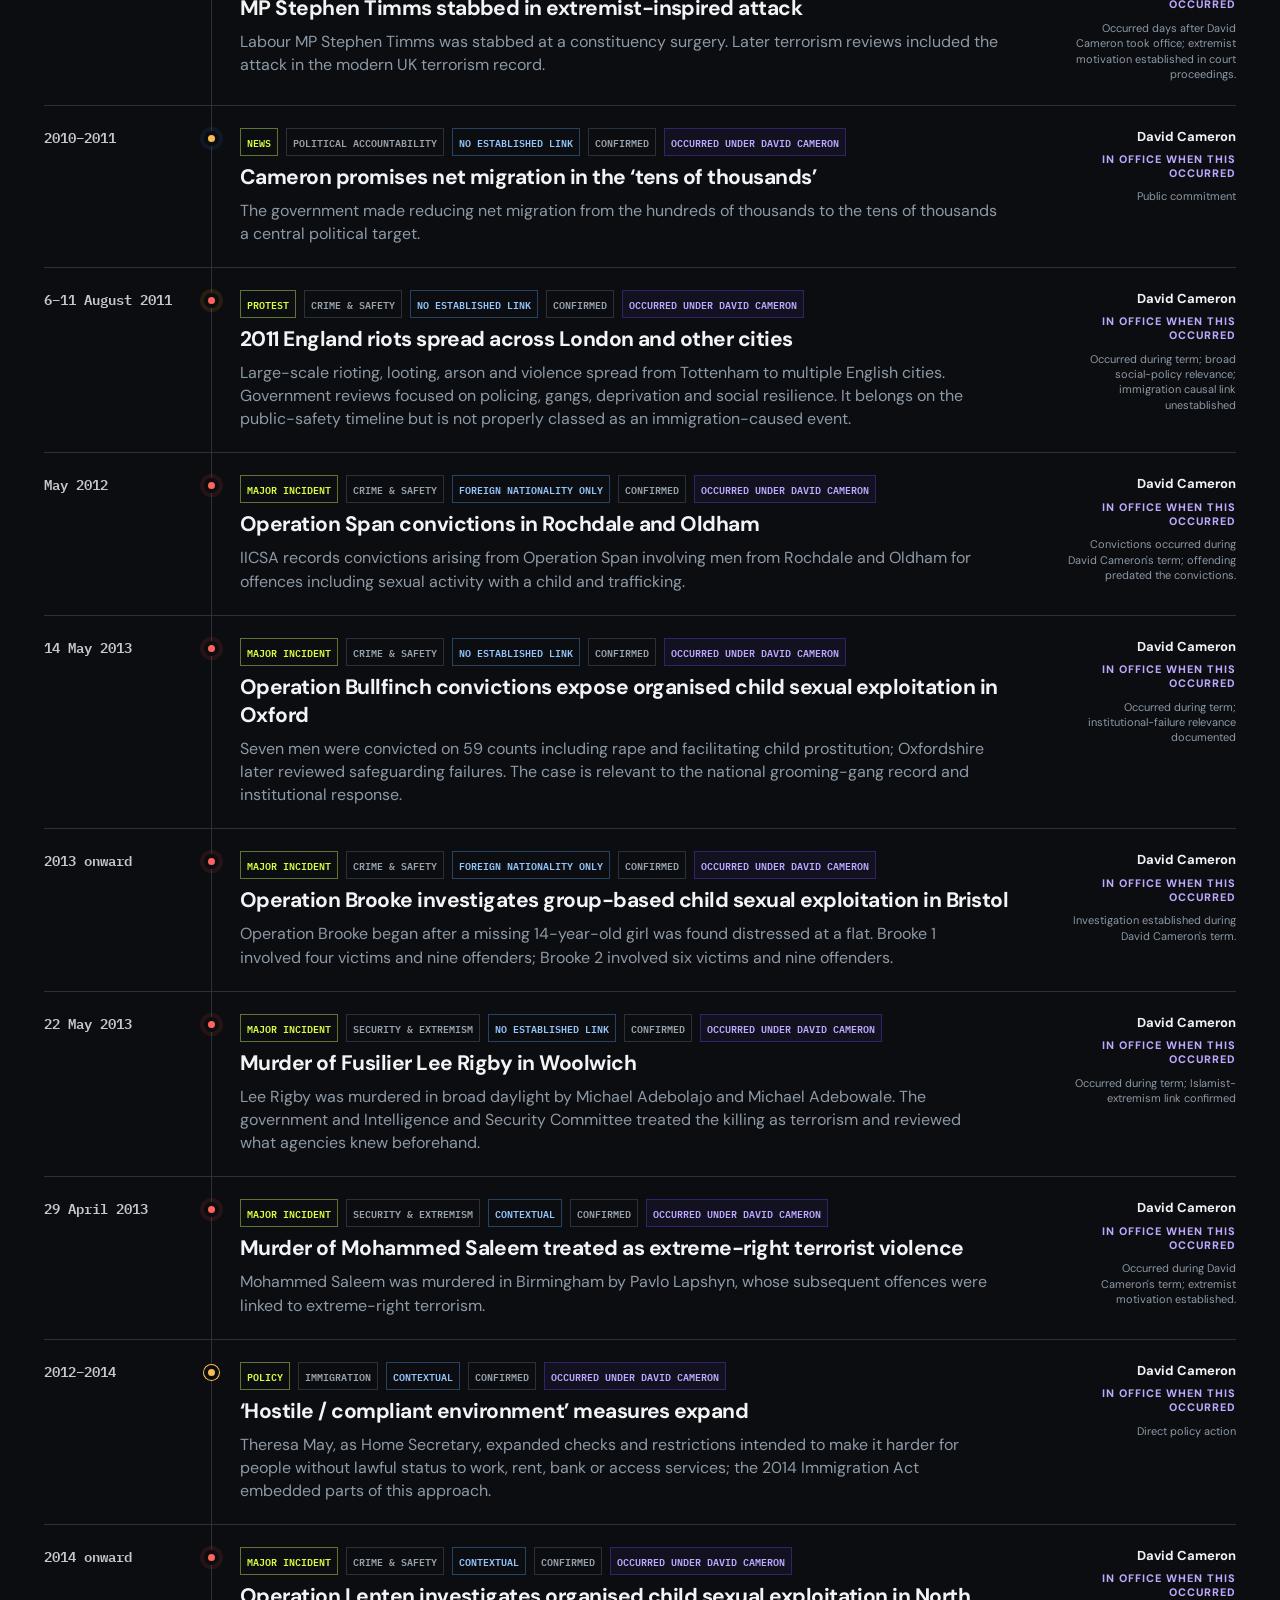
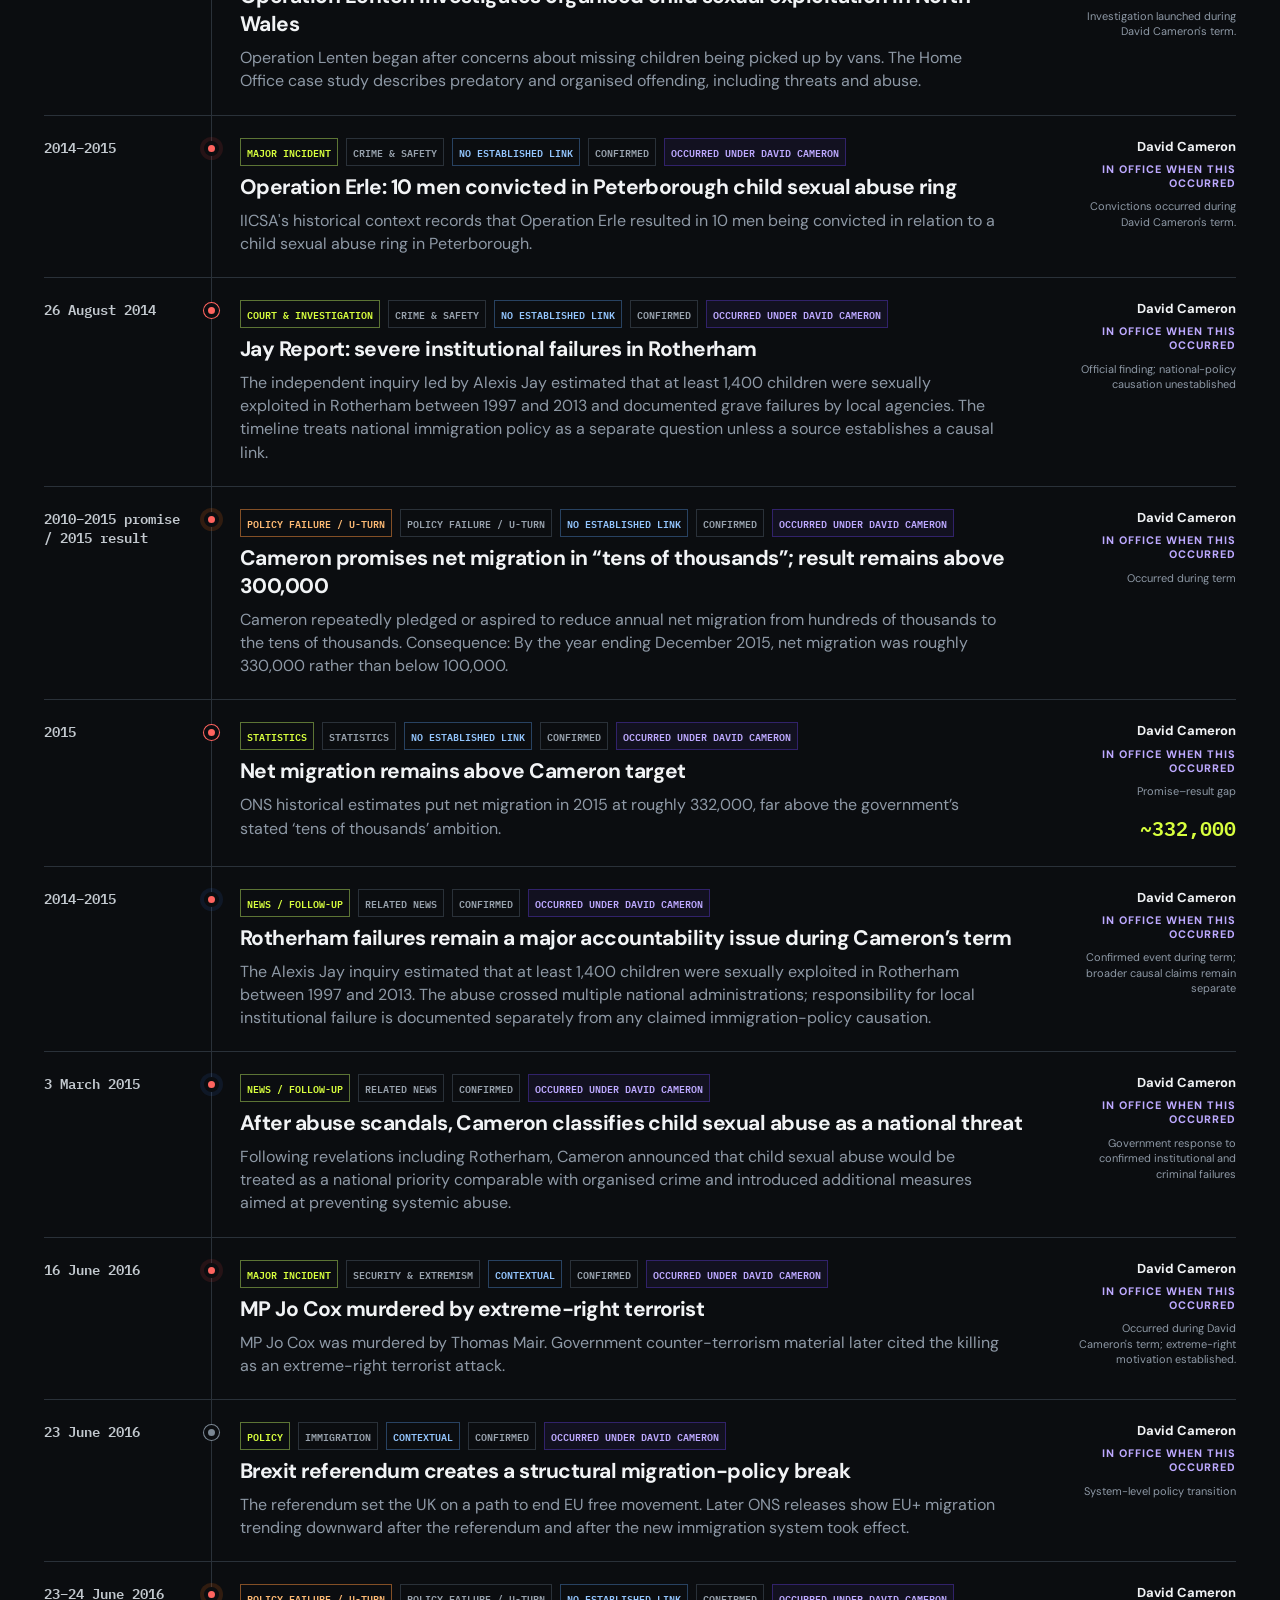
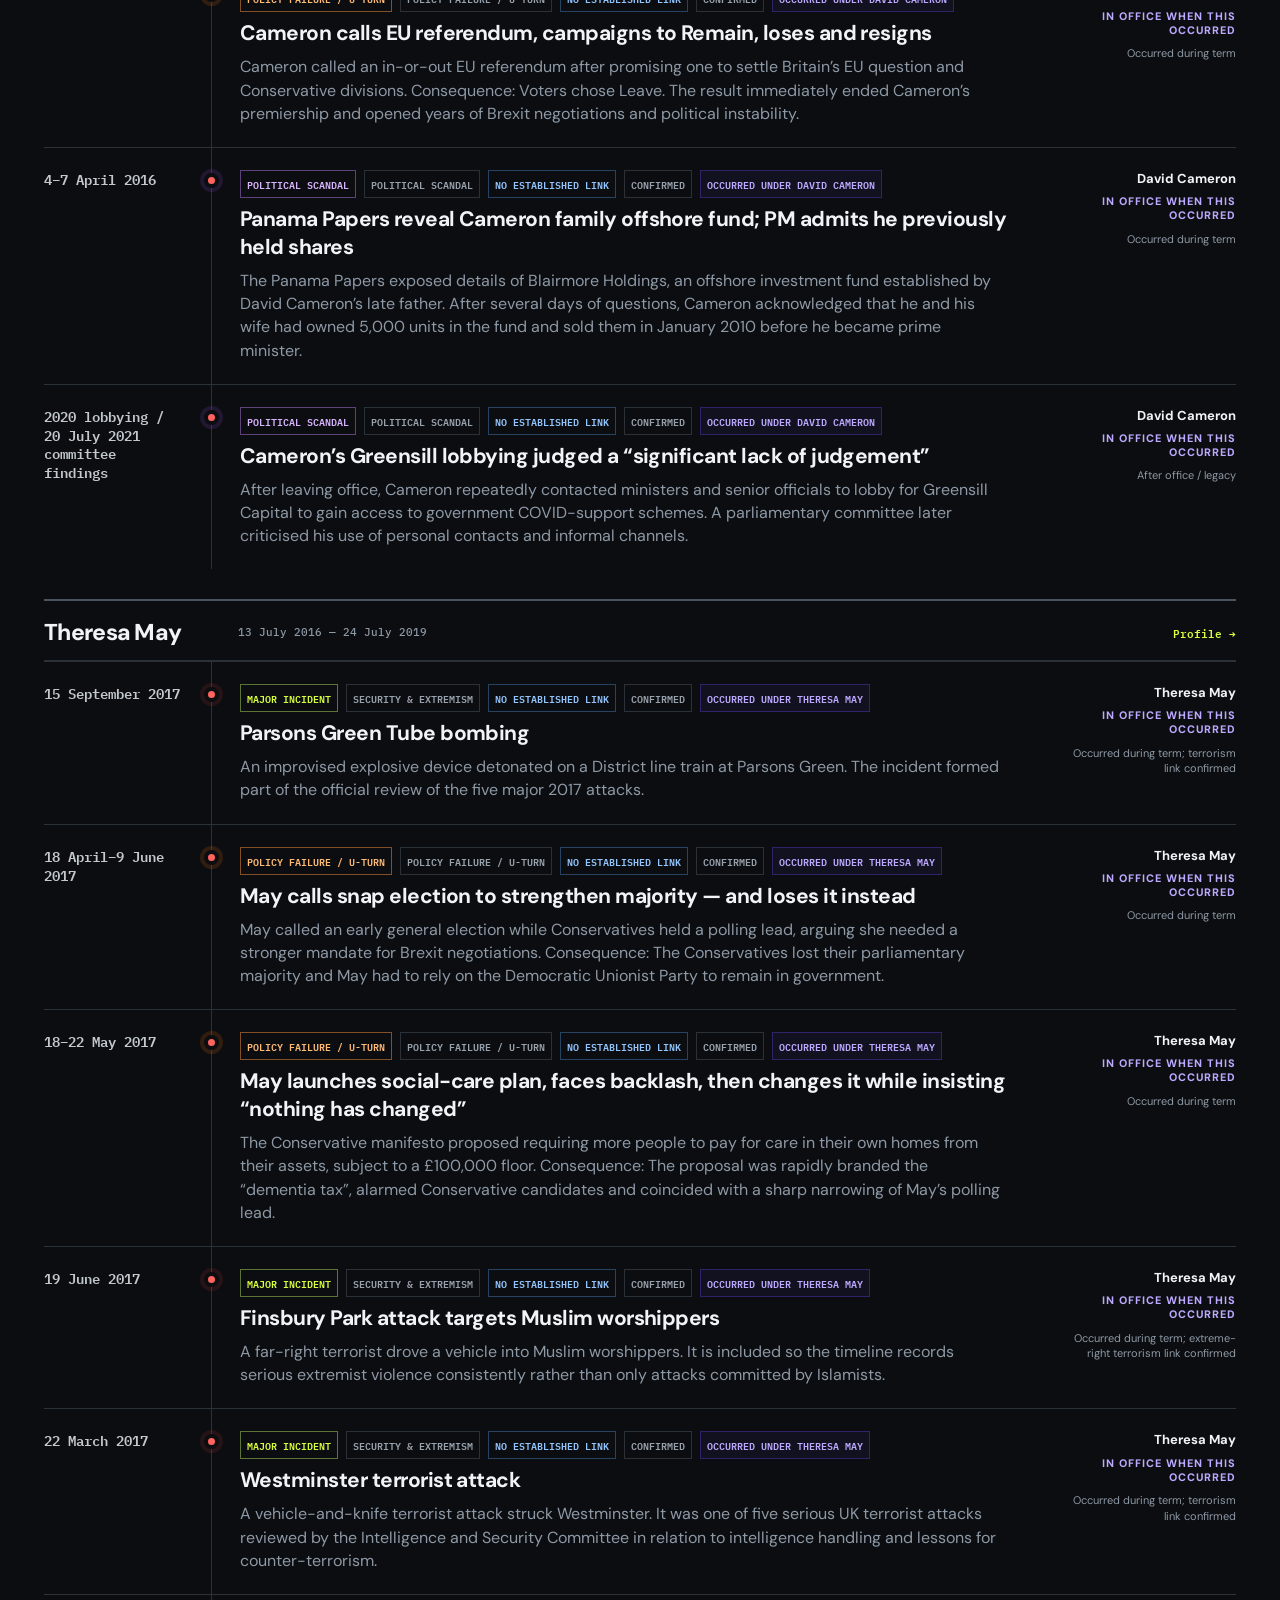
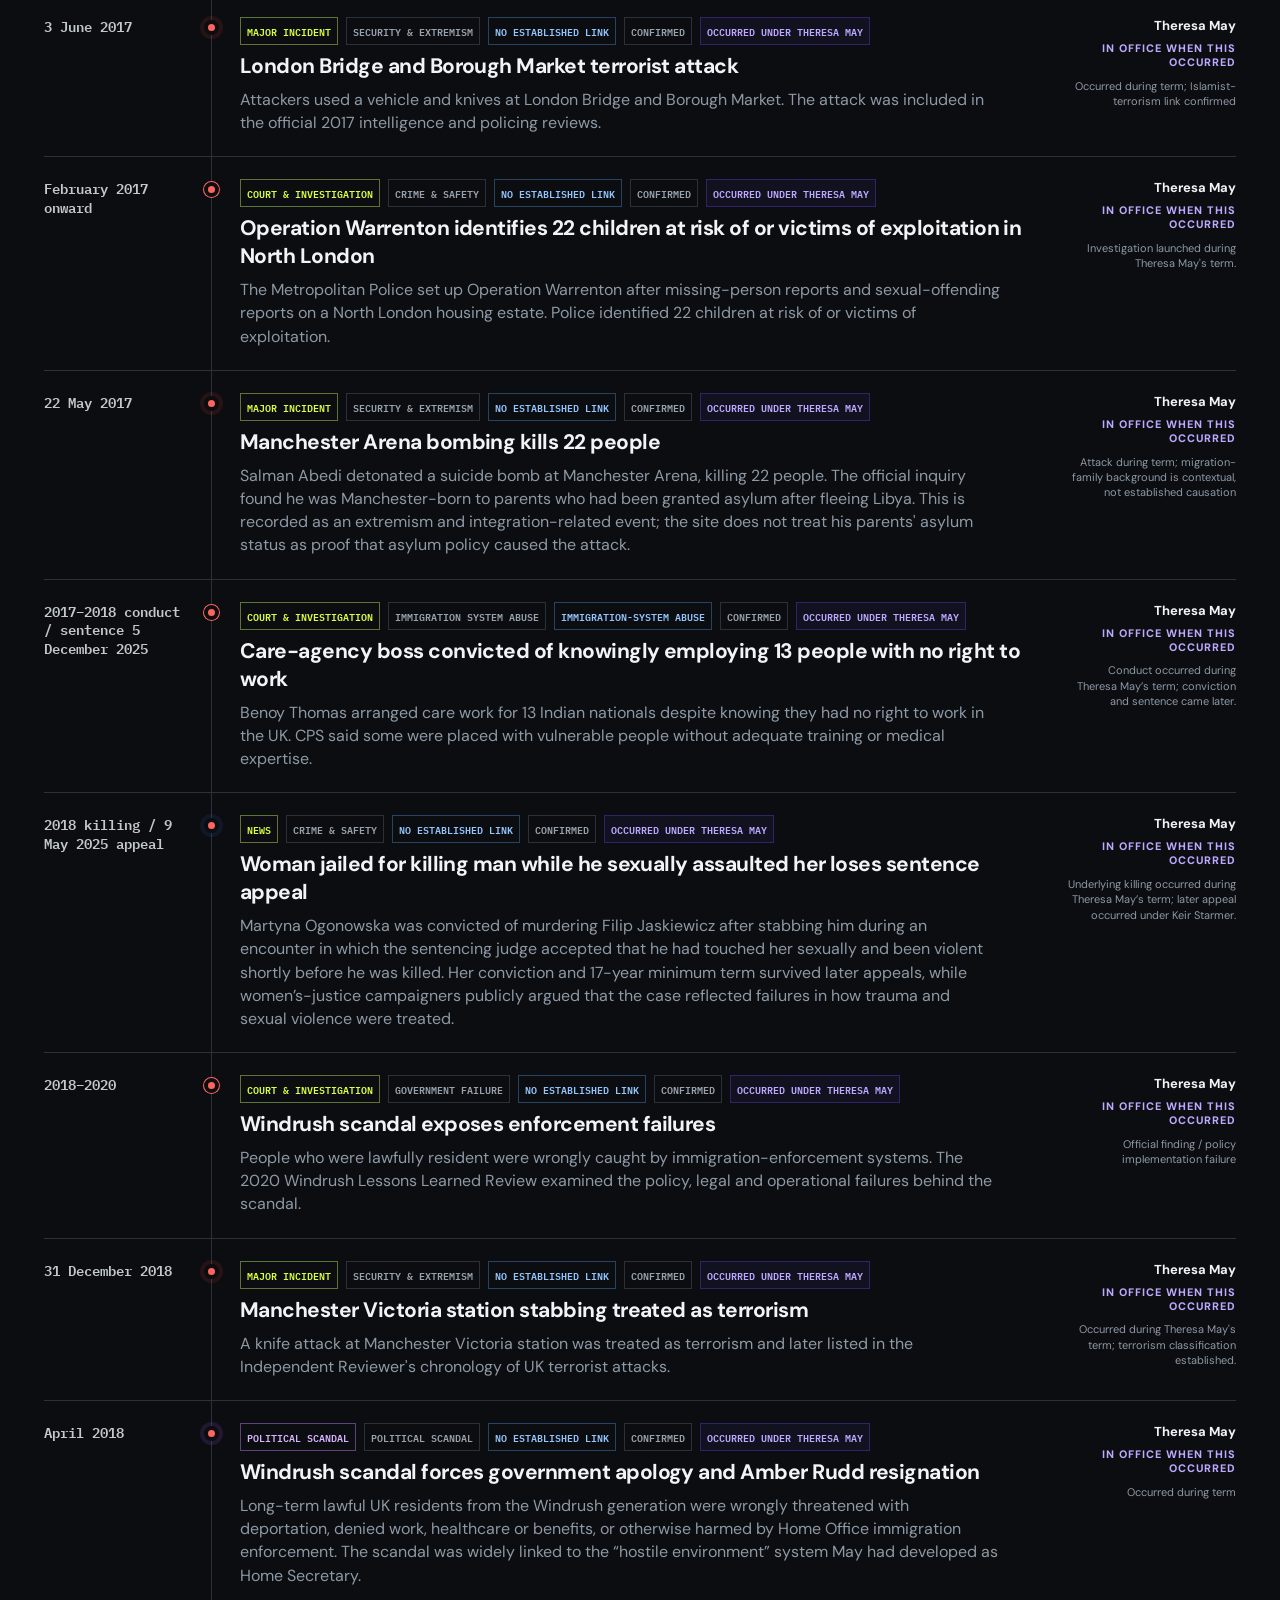
==== commit 8732f5dd: "rollback to 1.8" ====
--- a/index.html
+++ b/index.html
@@ -28,18 +28,18 @@
   <main>
     <section class="hero nav-section" id="overview" data-section="overview">
       <div>
-        <div class="eyebrow" id="heroKicker">PUBLIC RECORD • SOURCE-FIRST</div>
-        <h1 id="countryHero">United Kingdom<br><span>1997—2026</span></h1>
-        <p class="lede" id="heroLede">See who was in power, what they promised, what they changed, what happened during and after their term, what later news connected back to their record, and what official investigations found.</p>
+        <div class="eyebrow">PUBLIC RECORD • SOURCE-FIRST</div>
+        <h1>United Kingdom<br><span>1997—2026</span></h1>
+        <p class="lede">See who was in power, what they promised, what they changed, what happened during and after their term, what later news connected back to their record, and what official investigations found.</p>
       </div>
       <div class="hero-stats">
-        <div><strong id="eventCount">0</strong><span id="timelineRecordsLabel">timeline records</span></div>
-        <div><strong id="pmCount">0</strong><span id="primeMinistersLabel">prime ministers</span></div>
-        <div><strong id="liveLabel">LIVE</strong><span id="currentAdministrationLabel">current administration</span></div>
+        <div><strong id="eventCount">0</strong><span>timeline records</span></div>
+        <div><strong id="pmCount">0</strong><span>prime ministers</span></div>
+        <div><strong>LIVE</strong><span>current administration</span></div>
       </div>
     </section>
 
-    <section class="principle" id="causationNote">
+    <section class="principle">
       <span class="principle-mark">≠</span>
       <div><strong>Sequence is not causation.</strong><br><span>Every relationship is labelled so a policy that precedes an outcome is not automatically presented as its cause.</span></div>
     </section>
@@ -67,17 +67,17 @@
 
     <section class="section-block nav-section" id="social" data-section="social">
       <div class="section-head">
-        <div><div class="section-kicker" id="socialKicker">DEMOGRAPHIC & PUBLIC-SPACE CHANGE</div><h2 id="socialTitle">Social change indicators</h2></div>
+        <div><div class="section-kicker">DEMOGRAPHIC & PUBLIC-SPACE CHANGE</div><h2 id="socialTitle">Social change indicators</h2></div>
         <p>Population and institutional-footprint indicators are shown separately from crime. Religious identity, immigration status and criminality are not treated as interchangeable.</p>
       </div>
       <div class="social-grid">
         <div class="chart-card">
-          <div class="chart-topline"><span id="muslimPopTitle">Muslim population — England & Wales</span><span class="muted" id="onsCensusLabel">ONS Census</span></div>
+          <div class="chart-topline"><span>Muslim population — England & Wales</span><span class="muted">ONS Census</span></div>
           <div id="muslimPopulationCards" class="stat-cards"></div>
-          <div class="chart-source" id="religionNote">Census religion is self-identified affiliation; it does not measure immigration status or frequency of worship.</div>
+          <div class="chart-source">Census religion is self-identified affiliation; it does not measure immigration status or frequency of worship.</div>
         </div>
         <div class="chart-card">
-          <div class="chart-topline"><span id="mosqueTitle">Mosque / prayer-room landmarks</span><span class="muted" id="directoryLabel">independent directory</span></div>
+          <div class="chart-topline"><span>Mosque / prayer-room landmarks</span><span class="muted">independent directory</span></div>
           <div id="mosqueChart" class="mini-bar-chart"></div>
           <div class="chart-source" id="mosqueNote"></div>
         </div>
@@ -86,22 +86,22 @@
 
     <section class="section-block nav-section" id="promises" data-section="promises">
       <div class="section-head">
-        <div><div class="section-kicker" id="promiseKicker">ACCOUNTABILITY</div><h2 id="promiseTitle">Promise vs result</h2></div>
-        <p id="promiseDesc">Political commitments are shown beside measurable outcomes. A missed target is not automatically evidence of bad faith; it is simply a documented gap between commitment and result.</p>
+        <div><div class="section-kicker">ACCOUNTABILITY</div><h2>Promise vs result</h2></div>
+        <p>Political commitments are shown beside measurable outcomes. A missed target is not automatically evidence of bad faith; it is simply a documented gap between commitment and result.</p>
       </div>
       <div class="promise-grid" id="promiseGrid"></div>
     </section>
 
     <section class="controls nav-section" id="timeline" data-section="timeline">
       <div class="section-head compact-head">
-        <div><div class="section-kicker" id="timelineKicker">CHRONOLOGY</div><h2 id="timelineTitle">Timeline</h2></div>
+        <div><div class="section-kicker">CHRONOLOGY</div><h2>Timeline</h2></div>
         <p>Select an administration to jump directly to its term. Major incidents, small news stories, protests, court/investigation records, policy and statistics now share one timeline. Use record-type filters to isolate what you want to see.</p>
       </div>
       <div class="search-wrap"><span>⌕</span><input id="searchInput" type="search" placeholder="Search policy, event, person, tag…" /></div>
       <div class="filter-label">SHOW RECORD TYPE / 记录类型</div><div class="filter-row type-filter-row" id="typeFilterRow"></div><div class="filter-label">MIGRATION RELEVANCE</div><div class="filter-row migration-filter-row" id="migrationFilterRow"></div><div class="filter-label">TOPIC</div><div class="filter-row" id="filterRow"></div>
       <div class="toggles">
-        <label><input id="negativeOnly" type="checkbox"><span id="negativeOnlyLabel">Negative outcomes only</span></label>
-        <label><input id="officialOnly" type="checkbox"><span id="officialOnlyLabel">Official findings only</span></label>
+        <label><input id="negativeOnly" type="checkbox"><span>Negative outcomes only</span></label>
+        <label><input id="officialOnly" type="checkbox"><span>Official findings only</span></label>
       </div>
     </section>
 
@@ -113,13 +113,13 @@
     </section>
 
     <section class="method nav-section" id="method" data-section="method">
-      <div class="section-kicker" id="methodKicker">HOW TO READ THIS</div>
-      <h2 id="methodTitle">Evidence before verdict.</h2>
+      <div class="section-kicker">HOW TO READ THIS</div>
+      <h2>Evidence before verdict.</h2>
       <div class="method-grid">
-        <article><span>01</span><h3 id="methodFactTitle">Fact</h3><p><span id="methodFactDesc">A date, law, statistic or documented action supported by a primary source.</span></p></article>
-        <article><span>02</span><h3 id="methodOfficialTitle">Official finding</h3><p><span id="methodOfficialDesc">A conclusion from a court, statutory inquiry, inspectorate or commissioned review.</span></p></article>
-        <article><span>03</span><h3 id="methodInferenceTitle">Inference</h3><p><span id="methodInferenceDesc">A proposed relationship between events. It must be labelled and supported, not smuggled in as fact.</span></p></article>
-        <article><span>04</span><h3 id="methodOpinionTitle">Opinion</h3><p><span id="methodOpinionDesc">Public or editorial judgement. Kept separate from the underlying record.</span></p></article>
+        <article><span>01</span><h3>Fact</h3><p>A date, law, statistic or documented action supported by a primary source.</p></article>
+        <article><span>02</span><h3>Official finding</h3><p>A conclusion from a court, statutory inquiry, inspectorate or commissioned review.</p></article>
+        <article><span>03</span><h3>Inference</h3><p>A proposed relationship between events. It must be labelled and supported, not smuggled in as fact.</p></article>
+        <article><span>04</span><h3>Opinion</h3><p>Public or editorial judgement. Kept separate from the underlying record.</p></article>
       </div>
     </section>
   </main>
--- a/style.css
+++ b/style.css
@@ -168,125 +168,3 @@
   background:rgba(249,115,22,.16);
   color:#fed7aa;
 }
-
-
-/* v2.0 mobile header/navigation fix */
-@media (max-width: 760px){
-  .site-header{
-    position: sticky;
-    top: 0;
-    z-index: 1000;
-    display: grid;
-    grid-template-columns: 1fr;
-    grid-template-areas:
-      "brand"
-      "language"
-      "nav";
-    gap: 0;
-    padding: 8px 0 0;
-    background: rgba(8,10,13,.98);
-    border-bottom: 1px solid var(--line, #2a3139);
-    overflow: visible;
-  }
-
-  .brand{
-    grid-area: brand;
-    padding: 0 28px 8px;
-    font-size: clamp(24px, 8vw, 34px);
-    line-height: 1;
-  }
-
-  .language-switch{
-    grid-area: language;
-    position: static !important;
-    margin: 8px 28px 10px;
-    width: max-content;
-    max-width: calc(100vw - 56px);
-  }
-
-  .page-nav{
-    grid-area: nav;
-    display: flex !important;
-    position: static !important;
-    width: 100%;
-    min-width: 0;
-    overflow-x: auto !important;
-    overflow-y: hidden;
-    white-space: nowrap;
-    gap: 0;
-    padding: 0 18px;
-    margin: 0;
-    border-top: 1px solid var(--line, #2a3139);
-    scrollbar-width: none;
-    -webkit-overflow-scrolling: touch;
-  }
-
-  .page-nav::-webkit-scrollbar{ display:none; }
-
-  .page-nav a,
-  .page-nav button{
-    display: inline-flex !important;
-    flex: 0 0 auto;
-    align-items: center;
-    justify-content: center;
-    min-height: 48px;
-    padding: 0 12px;
-    margin: 0;
-    line-height: 1;
-    font-size: 13px;
-    white-space: nowrap;
-    visibility: visible !important;
-    opacity: 1 !important;
-    transform: none !important;
-  }
-
-  .page-nav .ghost-btn{
-    height: 48px;
-  }
-
-  main{
-    padding-top: 0 !important;
-  }
-
-  .hero{
-    padding-top: 48px;
-  }
-
-  .nav-section{
-    scroll-margin-top: 170px !important;
-  }
-}
-
-@media (max-width: 430px){
-  .brand{
-    padding-left: 28px;
-    padding-right: 28px;
-  }
-
-  .language-switch{
-    margin-left: 28px;
-    margin-right: 28px;
-  }
-
-  .page-nav{
-    padding-left: 18px;
-    padding-right: 18px;
-  }
-
-  .page-nav a,
-  .page-nav button{
-    font-size: 12px;
-    padding-left: 11px;
-    padding-right: 11px;
-  }
-
-  .hero h1{
-    font-size: clamp(64px, 18vw, 96px);
-    line-height: .88;
-  }
-
-  .hero .lede{
-    font-size: clamp(18px, 5.5vw, 26px);
-    line-height: 1.55;
-  }
-}
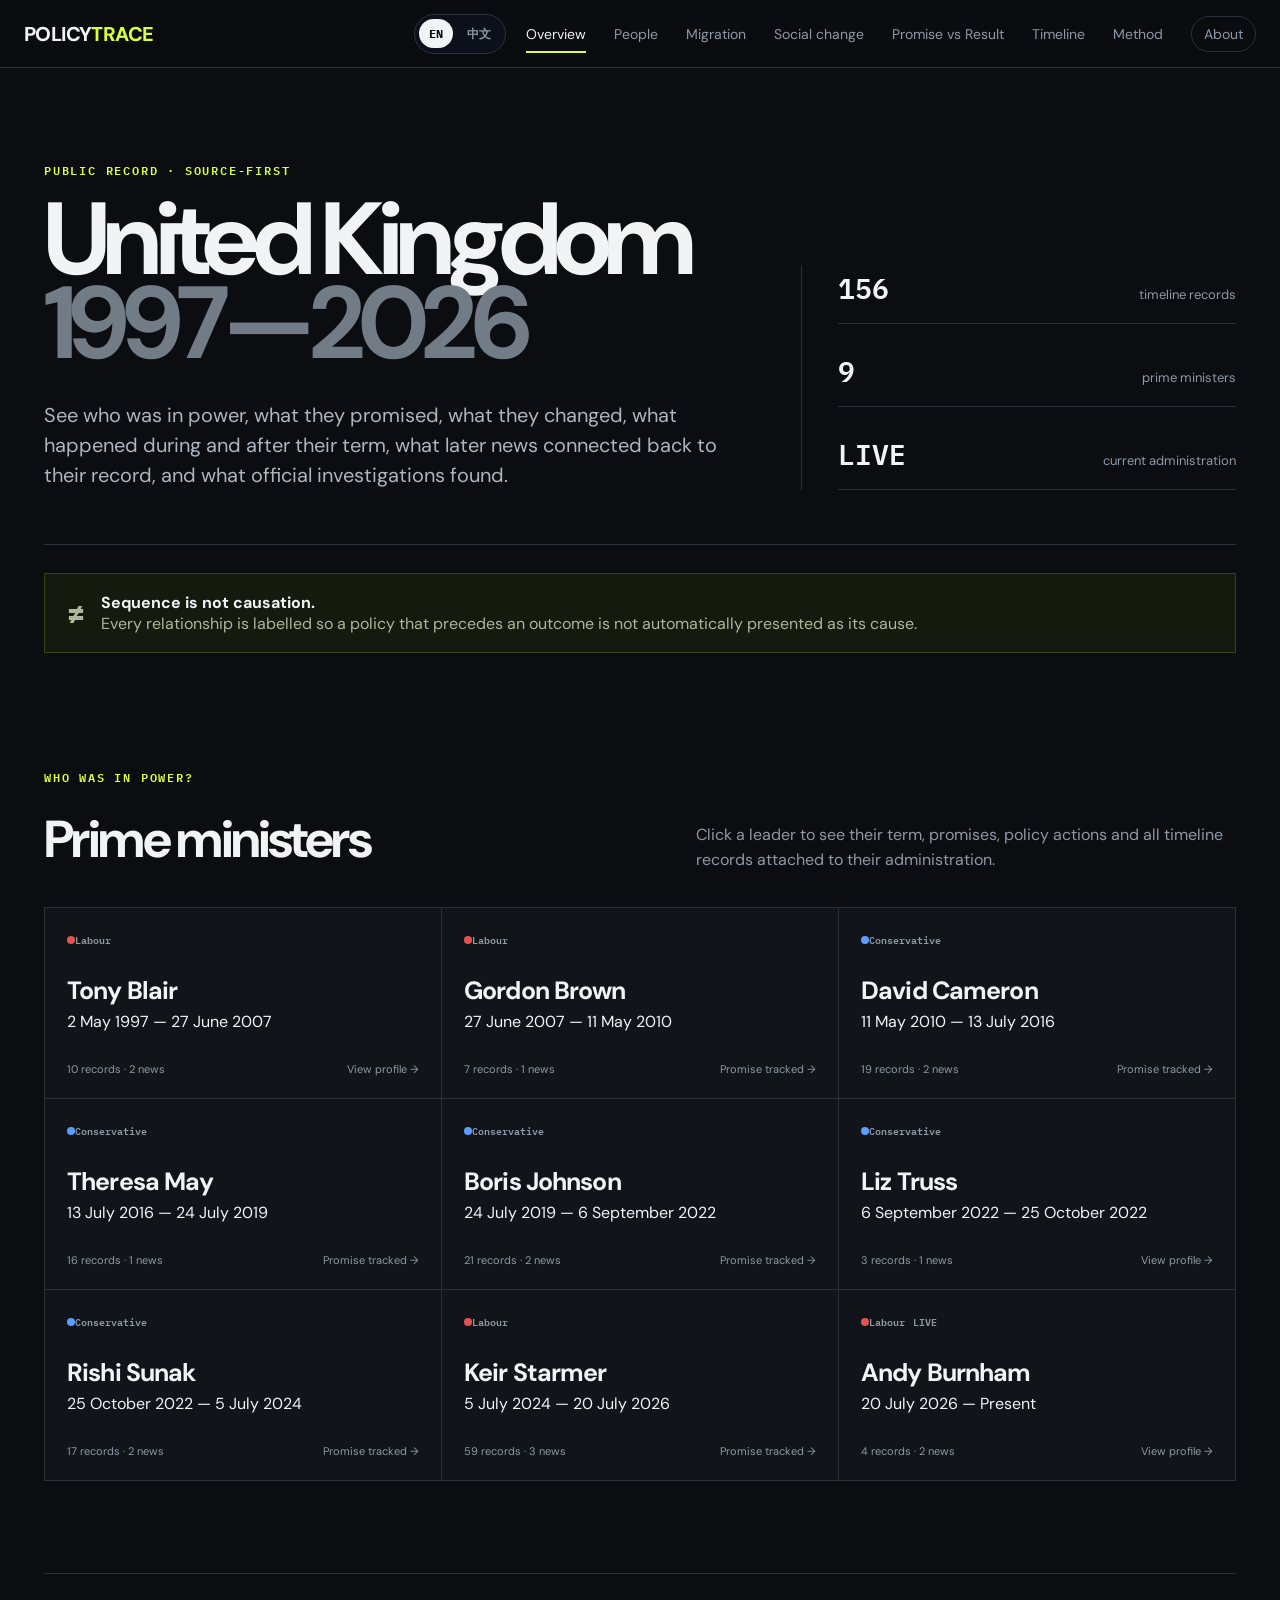
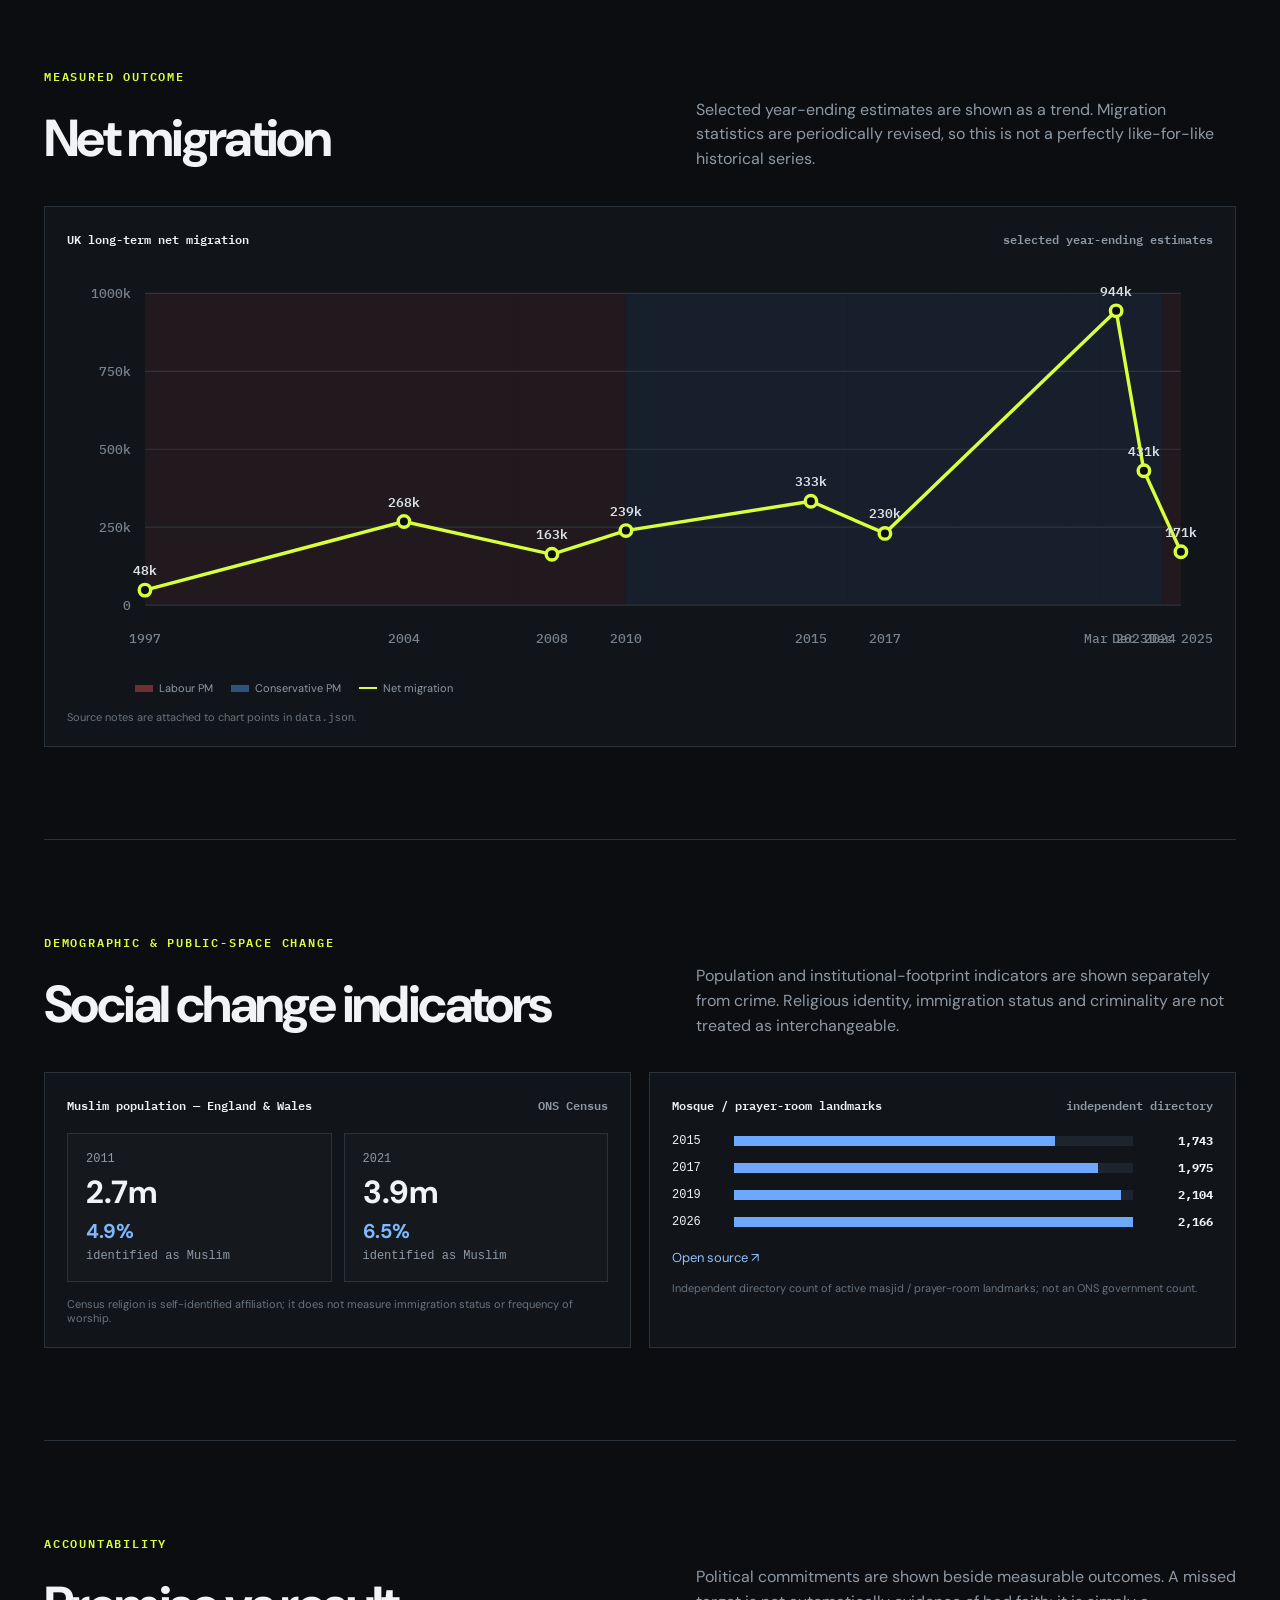
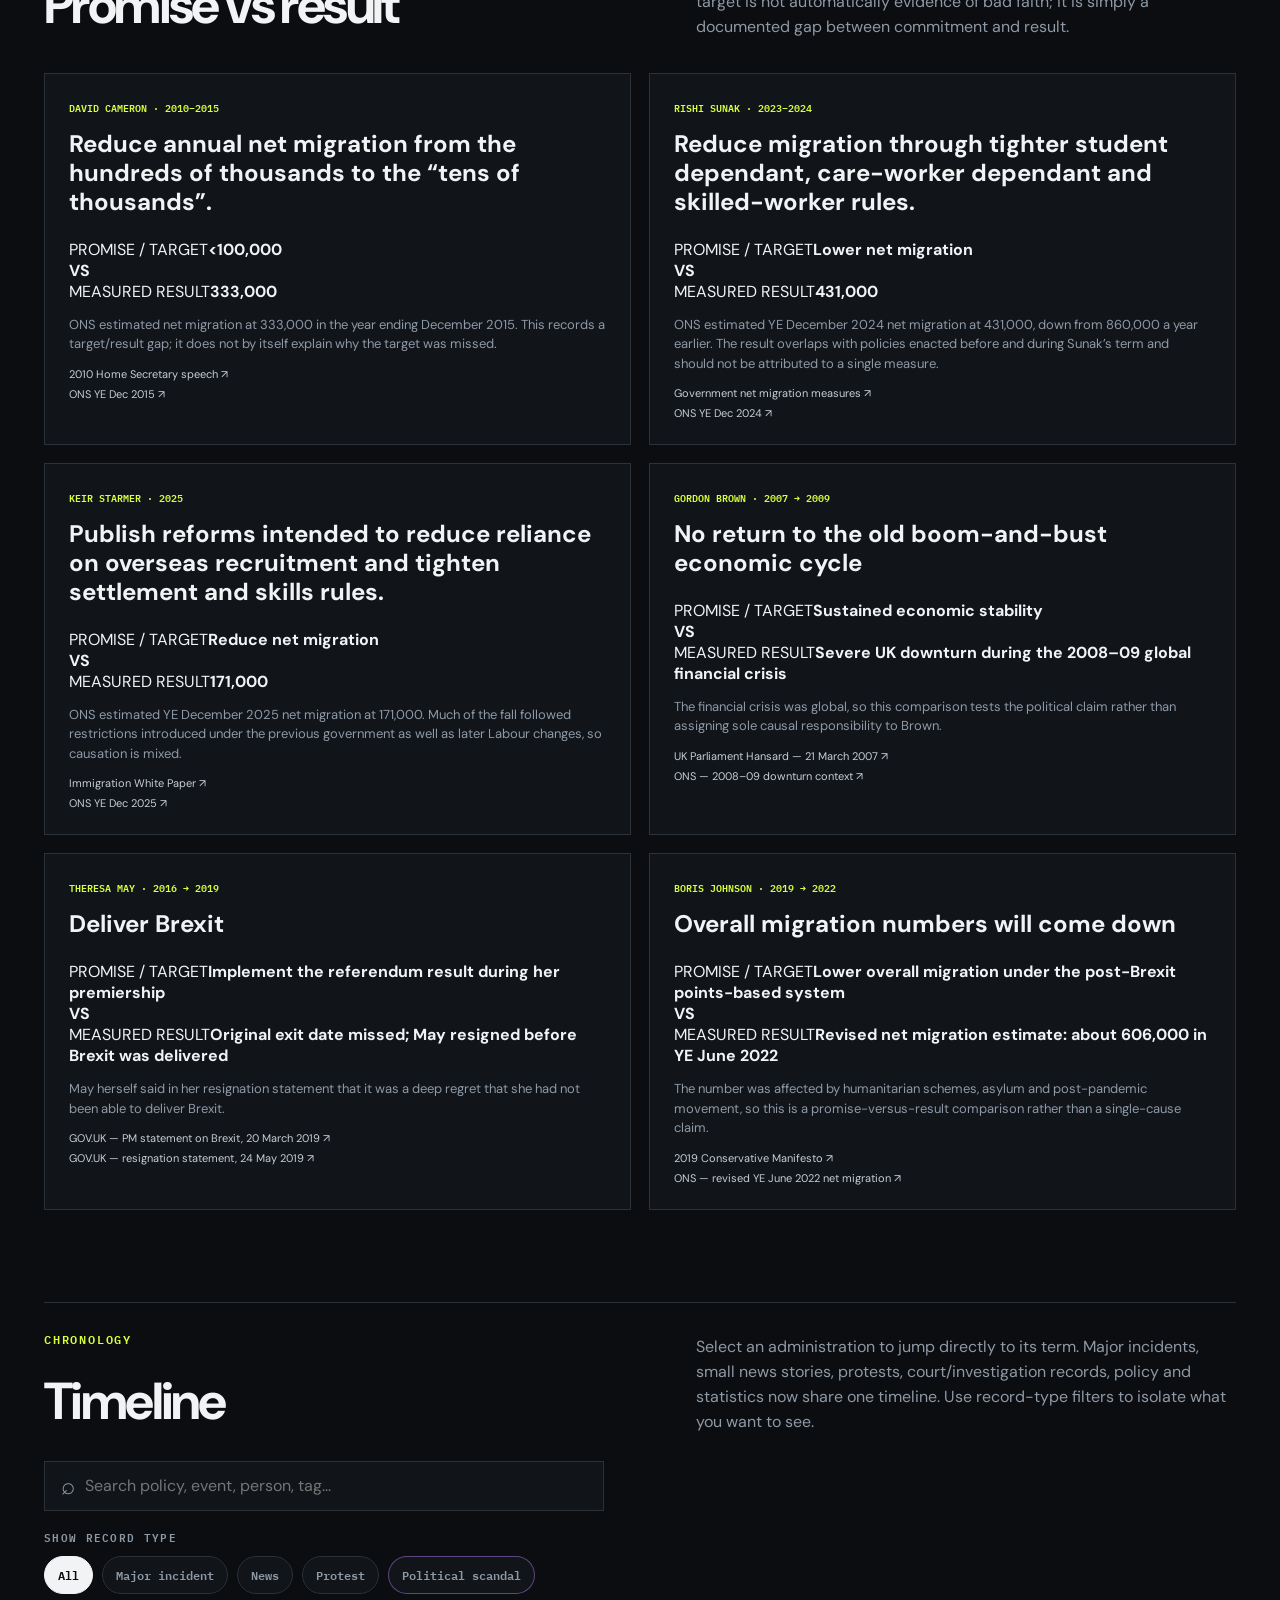
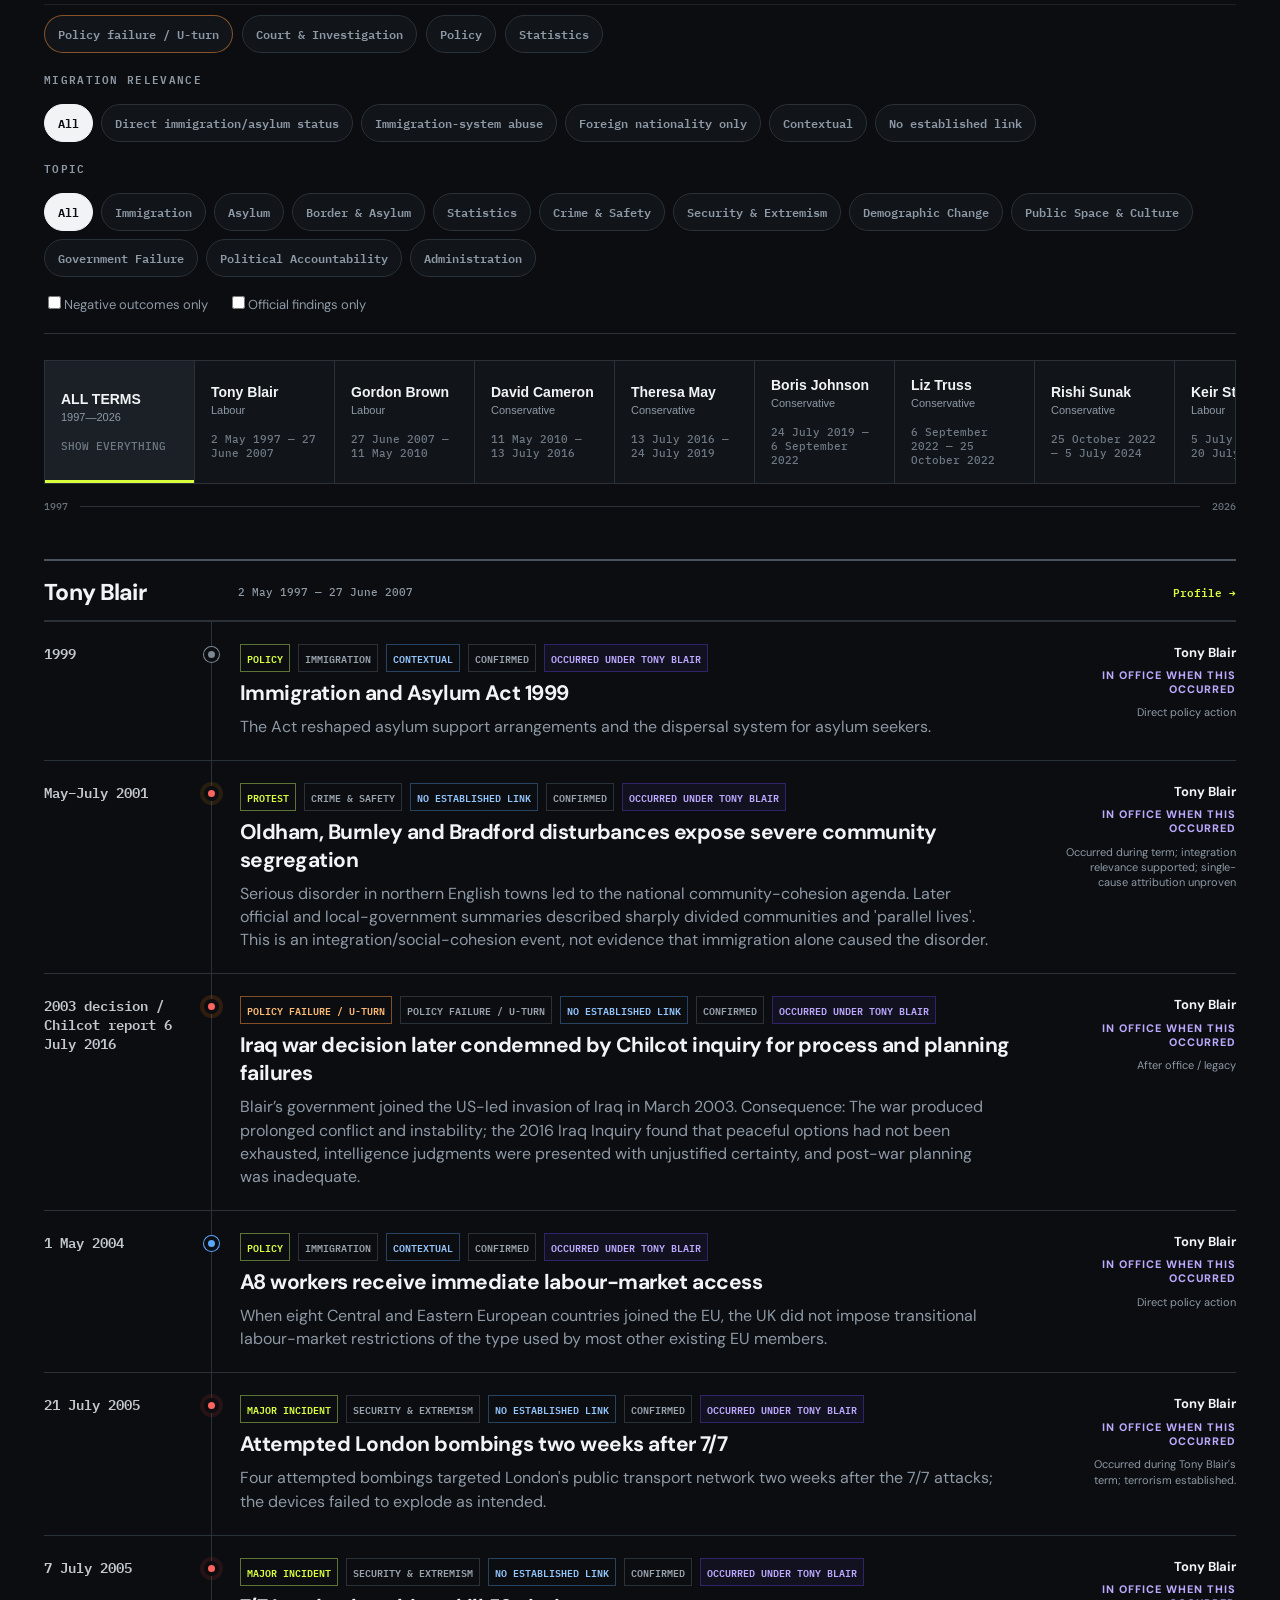
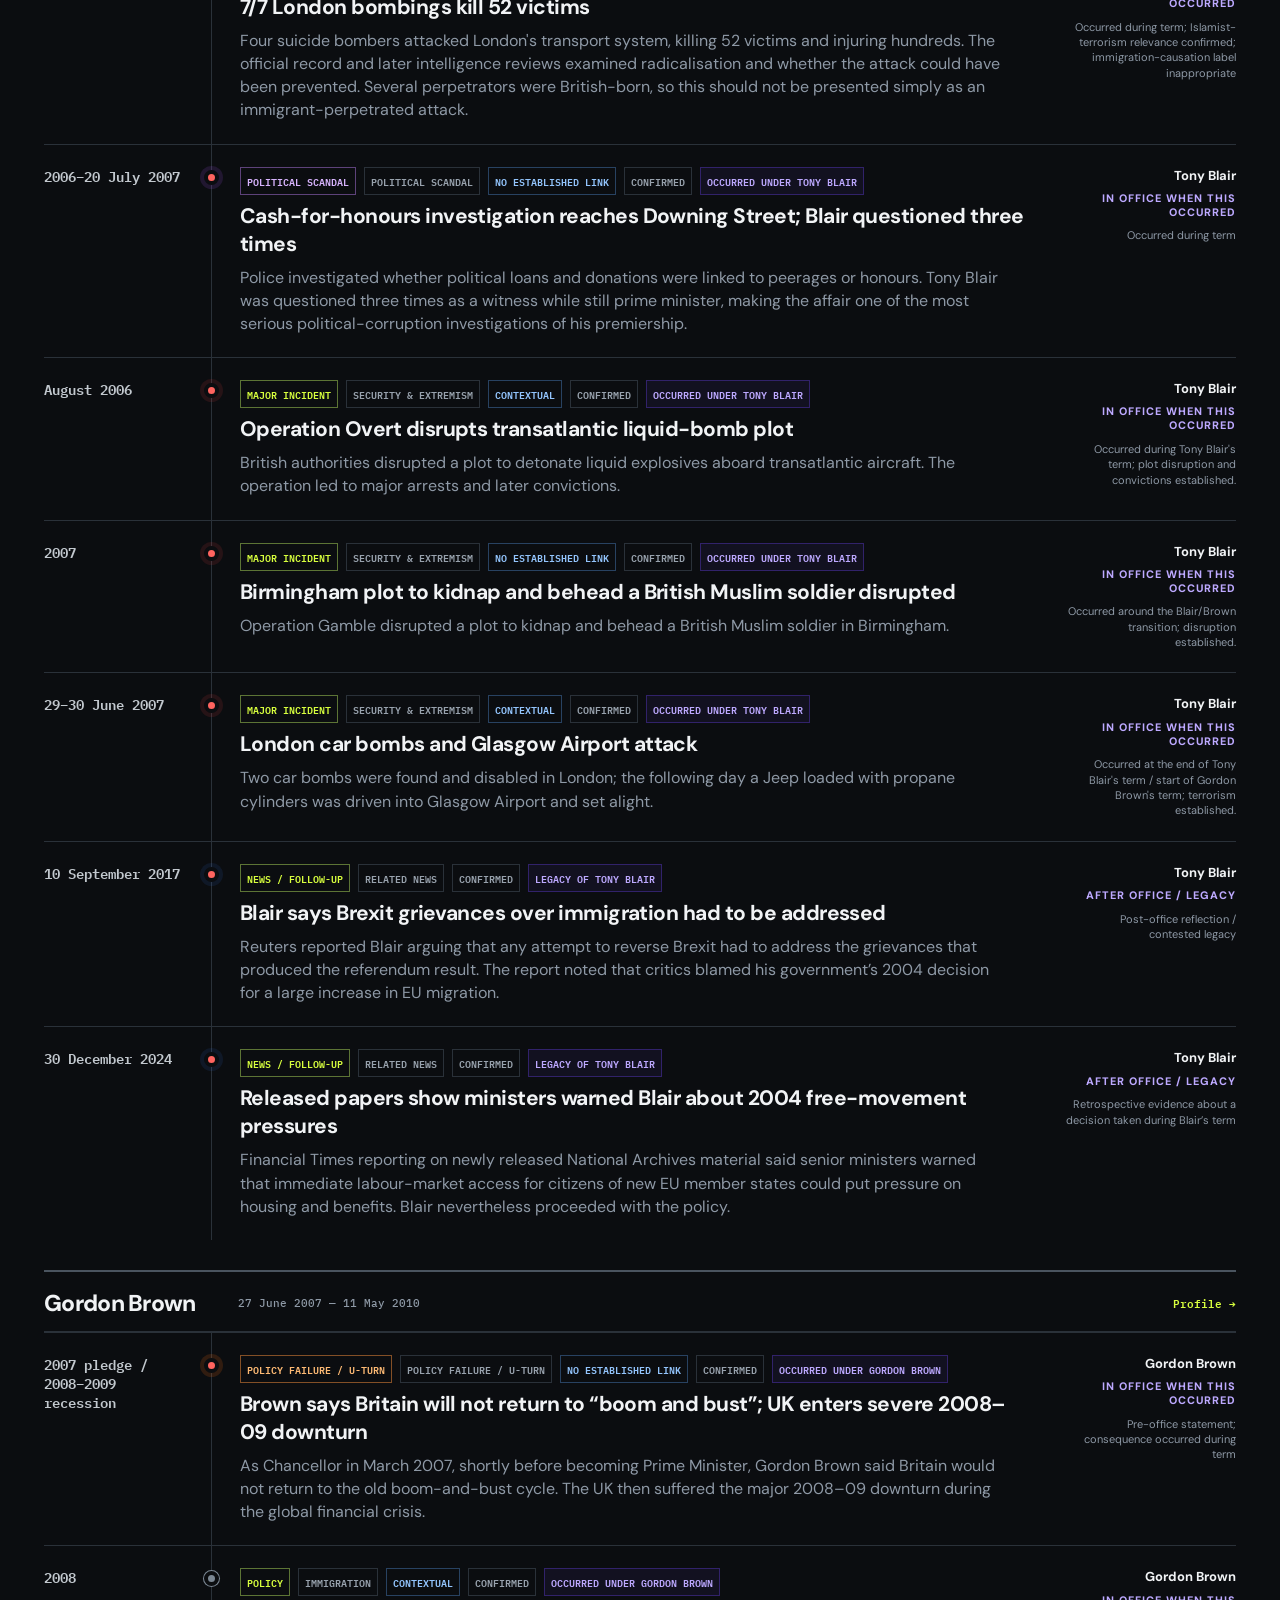
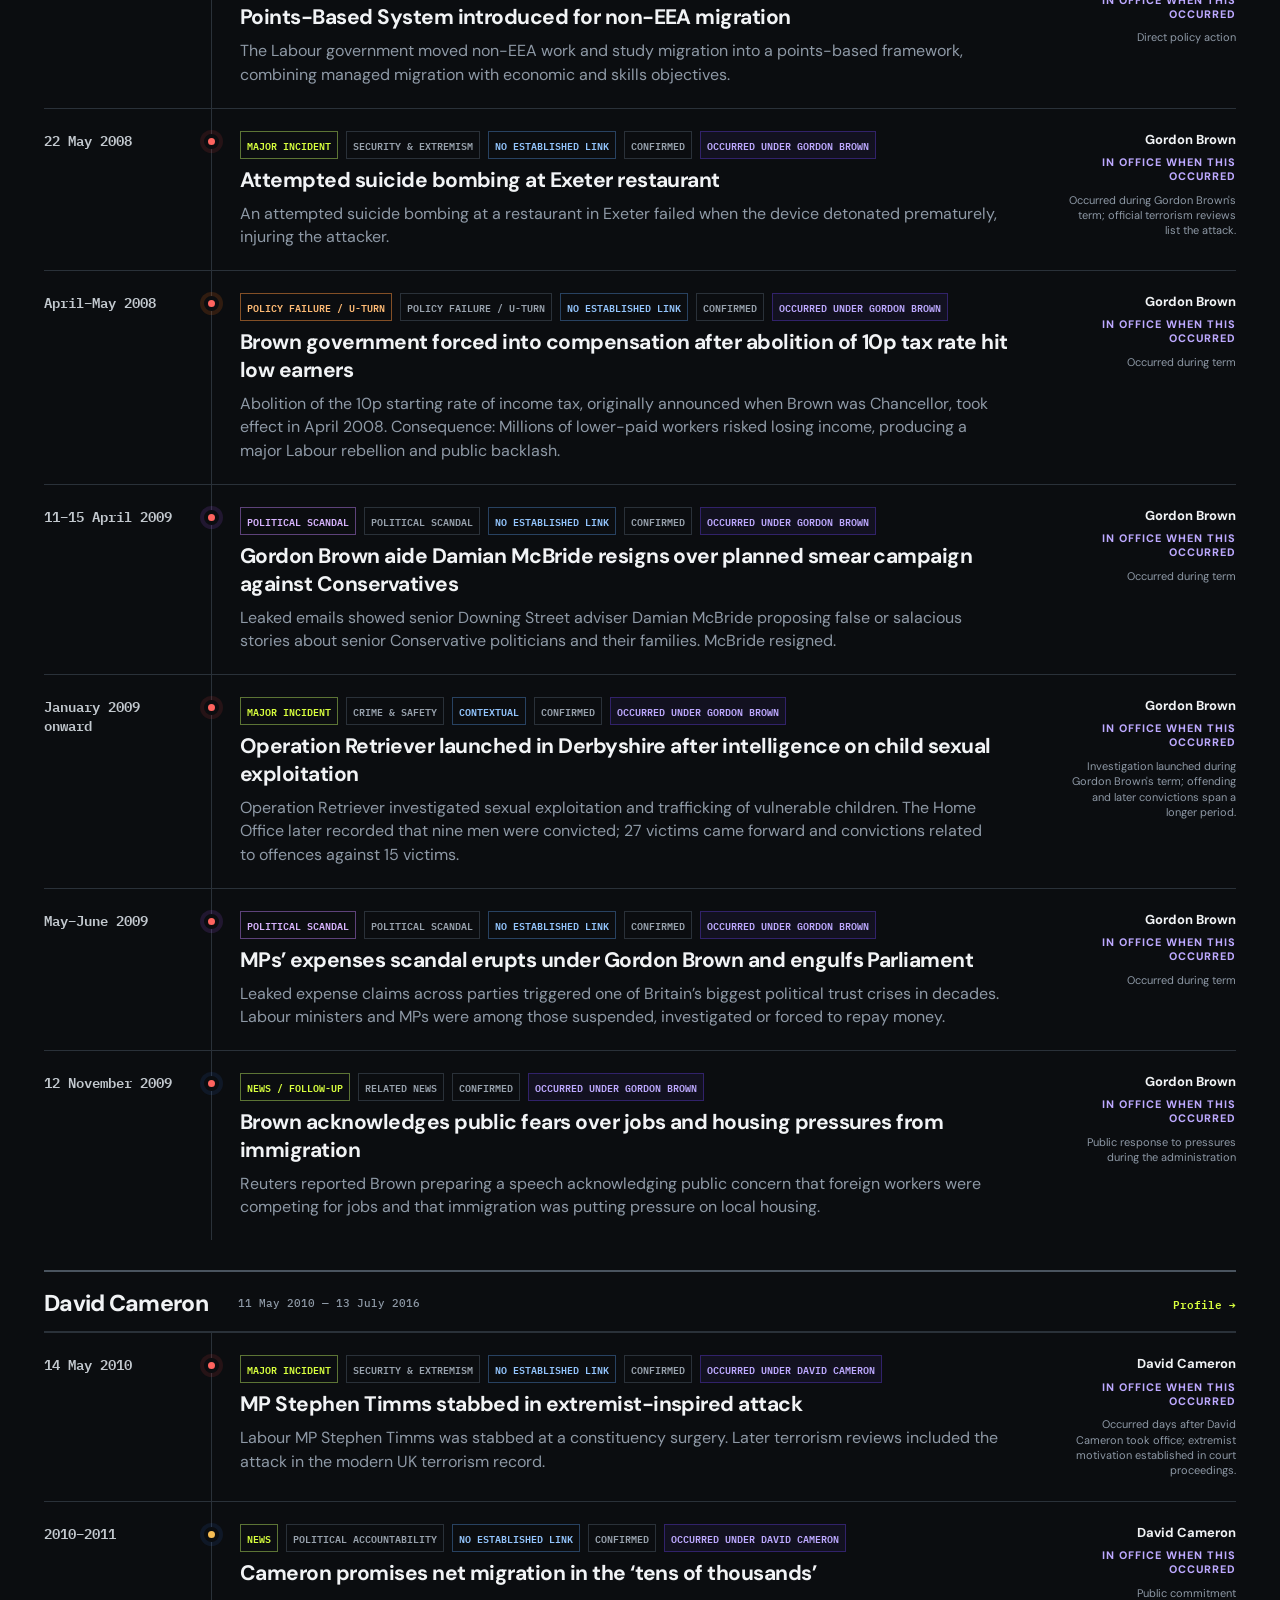
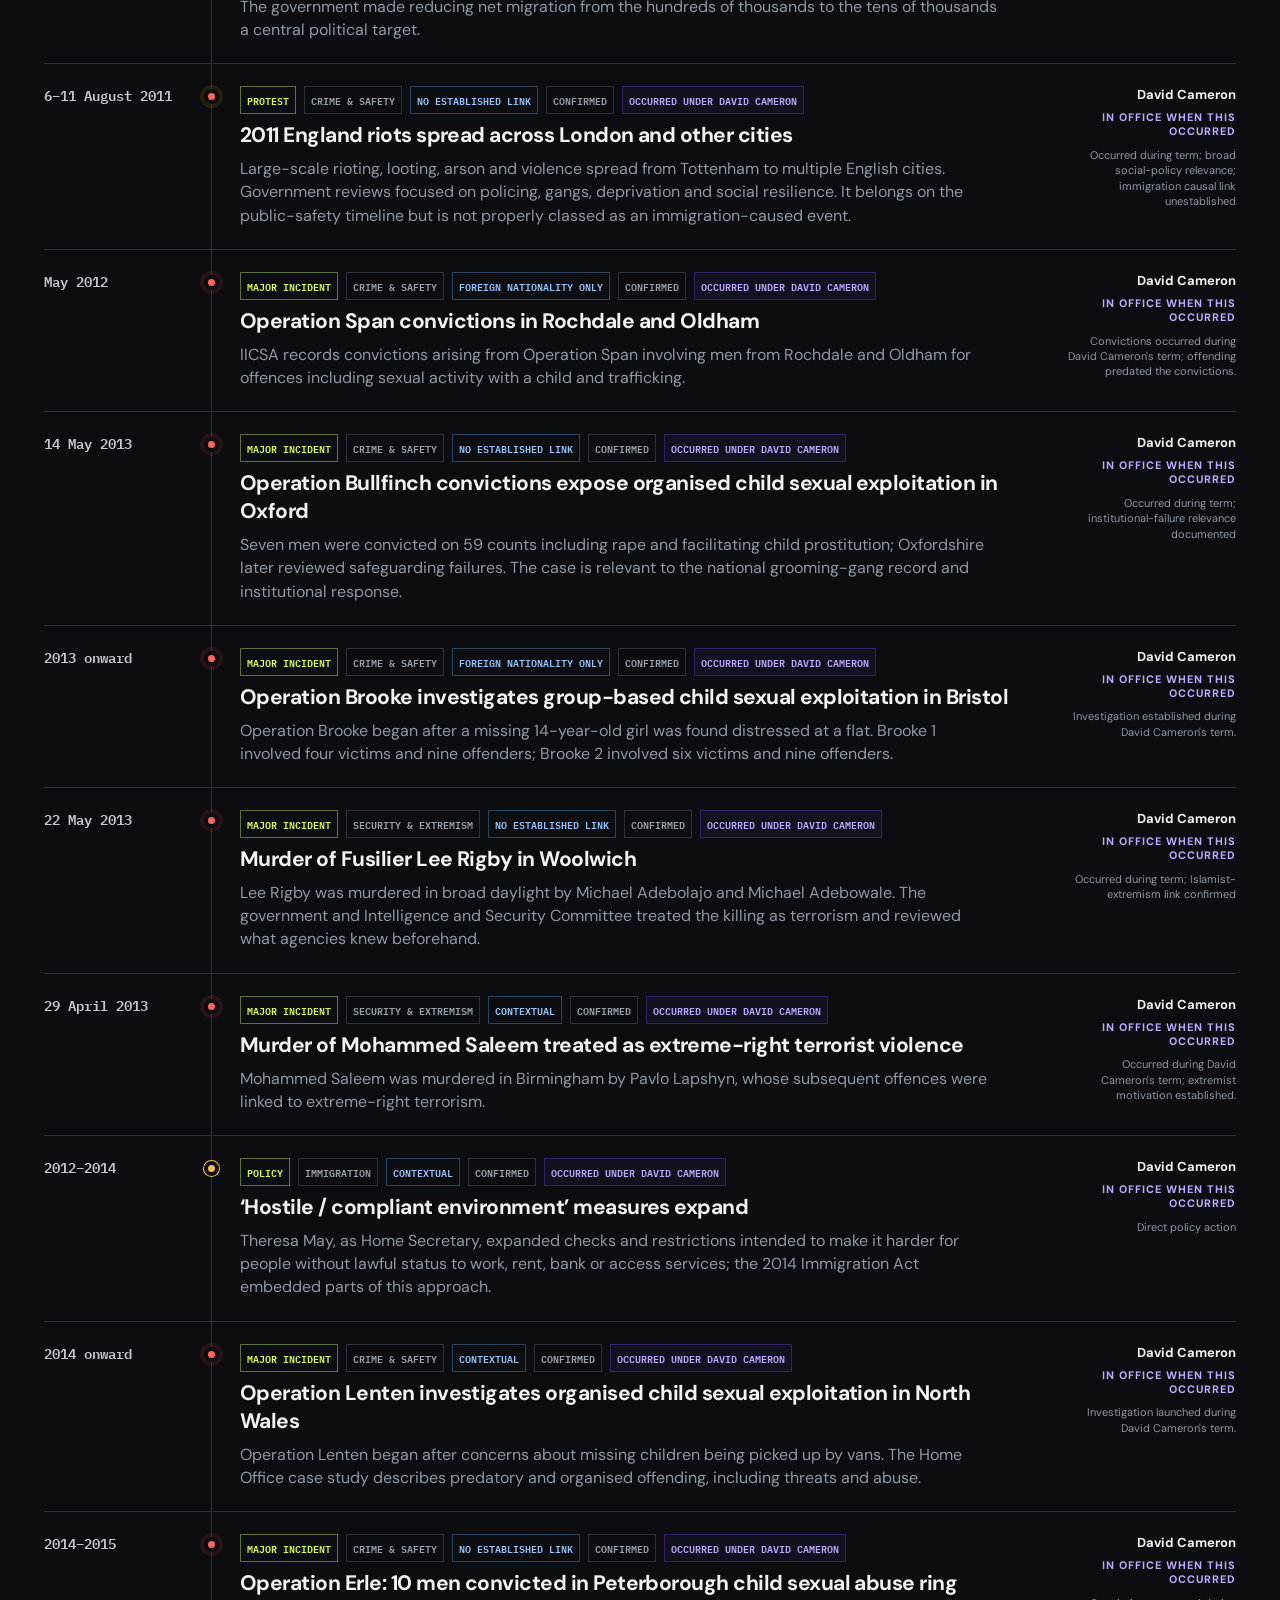
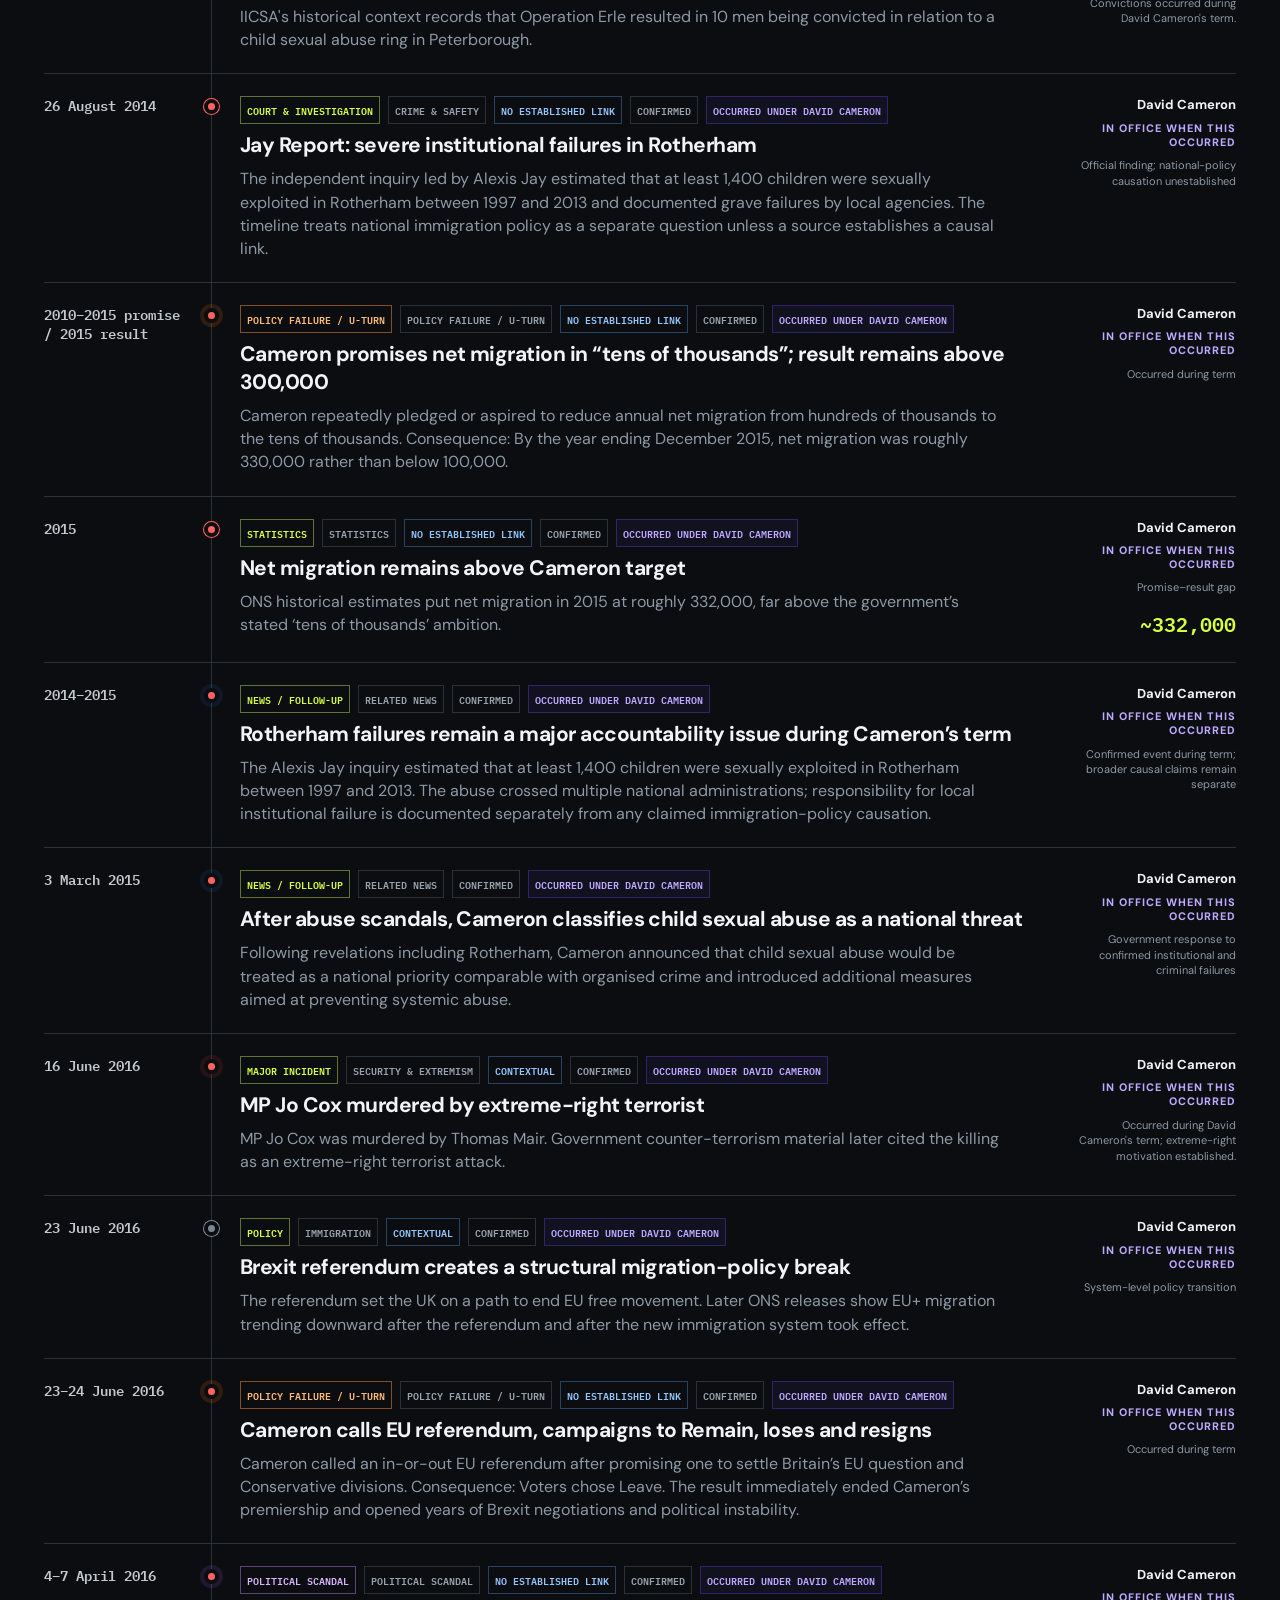
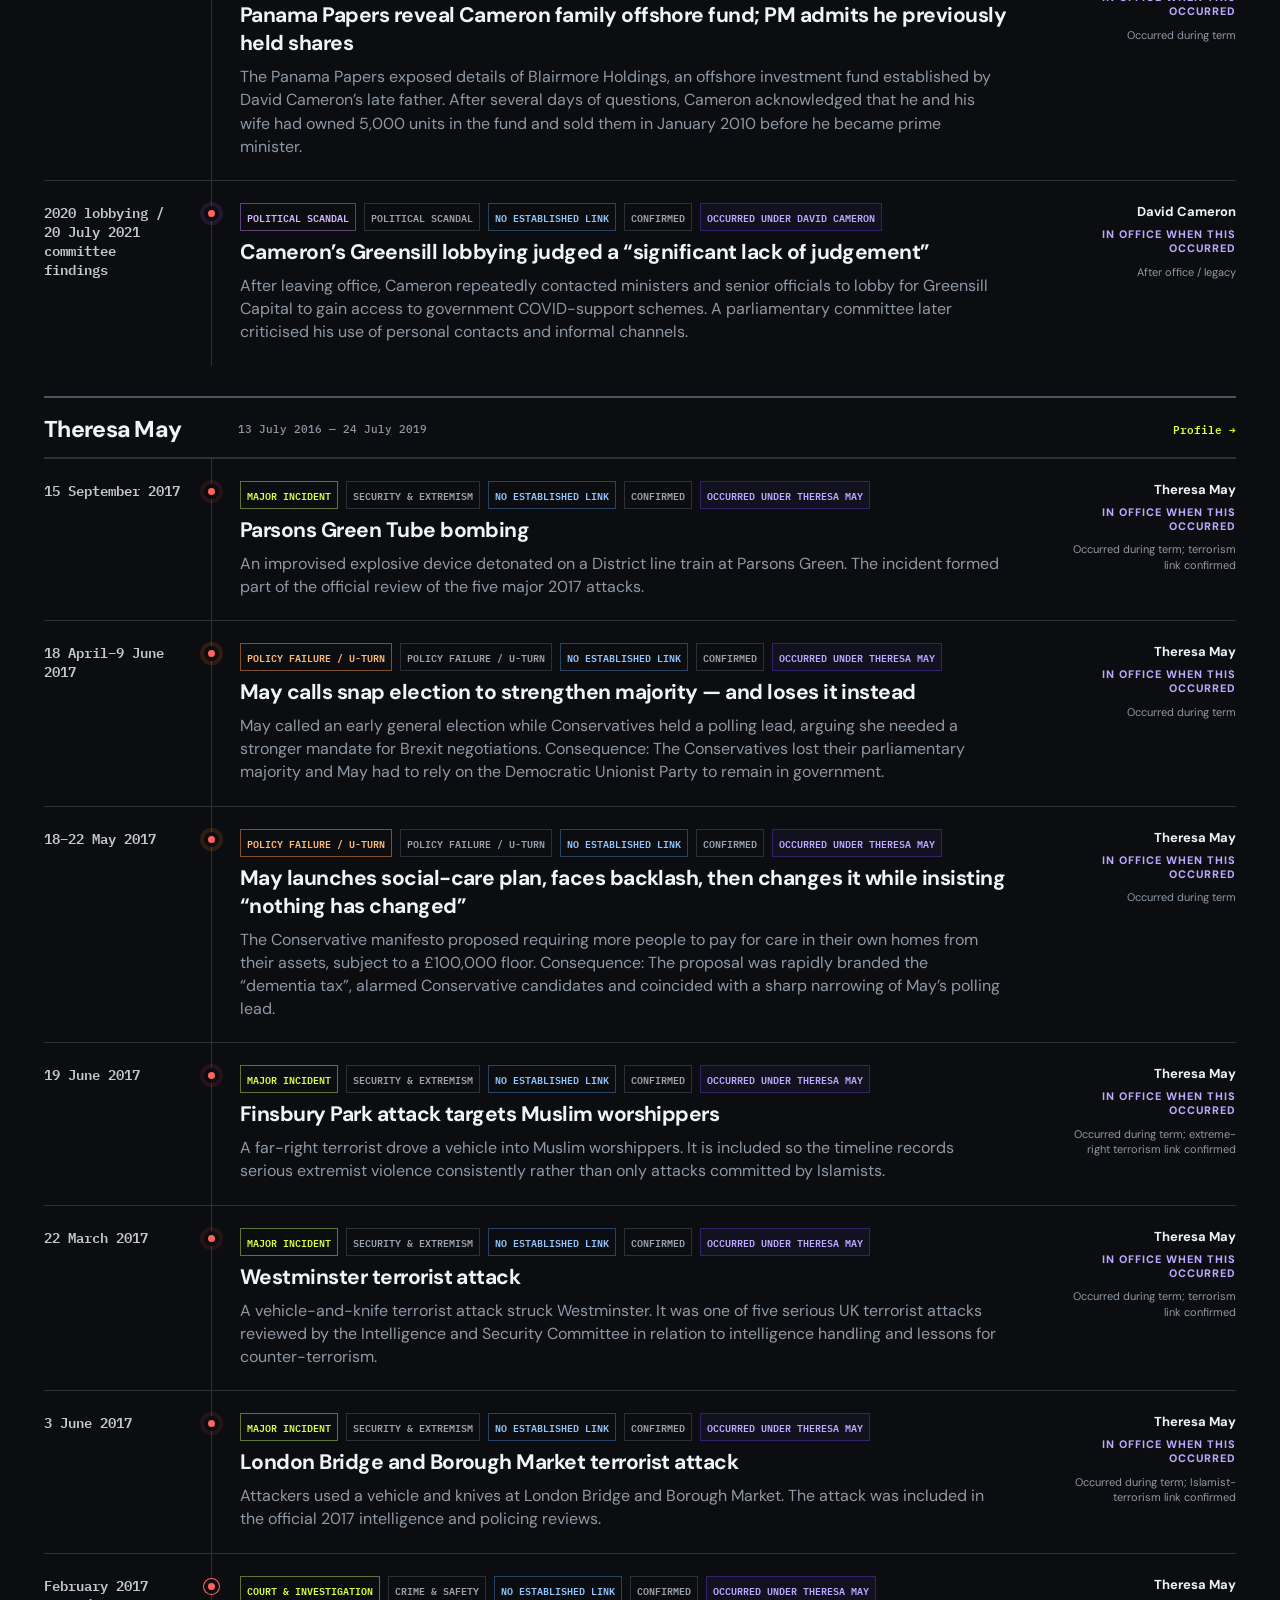
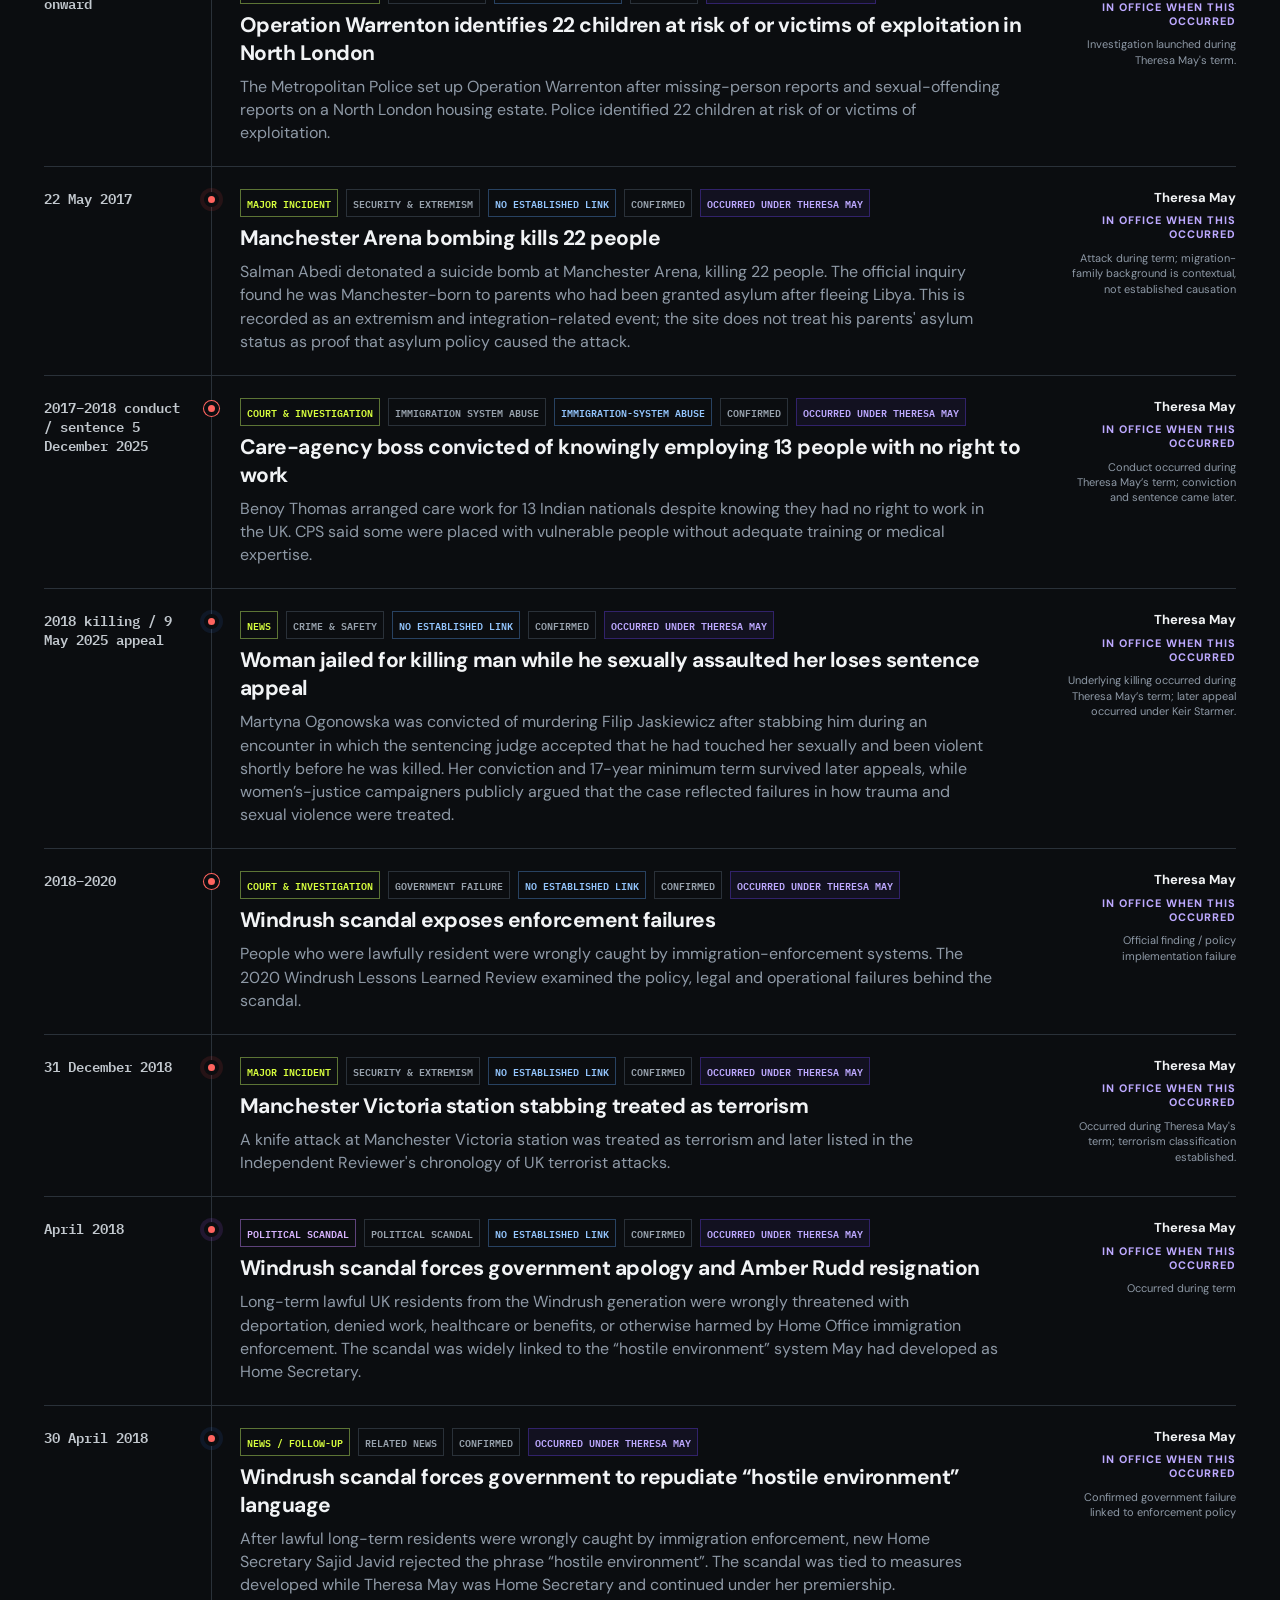
==== commit d45b3b94: "v1.7.3" ====
--- a/index.html
+++ b/index.html
@@ -30,18 +30,18 @@
       <div>
         <div class="eyebrow">PUBLIC RECORD • SOURCE-FIRST</div>
         <h1>United Kingdom<br><span>1997—2026</span></h1>
-        <p class="lede">See who was in power, what they promised, what they changed, what happened during and after their term, what later news connected back to their record, and what official investigations found.</p>
+        <p class="lede" id="heroLede">See who was in power, what they promised, what they changed, what happened during and after their term, what later news connected back to their record, and what official investigations found.</p>
       </div>
       <div class="hero-stats">
-        <div><strong id="eventCount">0</strong><span>timeline records</span></div>
-        <div><strong id="pmCount">0</strong><span>prime ministers</span></div>
-        <div><strong>LIVE</strong><span>current administration</span></div>
+        <div><strong id="eventCount">0</strong><span id="timelineRecordsLabel">timeline records</span></div>
+        <div><strong id="pmCount">0</strong><span id="primeMinistersLabel">prime ministers</span></div>
+        <div><strong id="liveLabel">LIVE</strong><span id="currentAdministrationLabel">current administration</span></div>
       </div>
     </section>
 
     <section class="principle">
       <span class="principle-mark">≠</span>
-      <div><strong>Sequence is not causation.</strong><br><span>Every relationship is labelled so a policy that precedes an outcome is not automatically presented as its cause.</span></div>
+      <div><strong id="sequenceTitle">Sequence is not causation.</strong><br><span id="sequenceBody">Every relationship is labelled so a policy that precedes an outcome is not automatically presented as its cause.</span></div>
     </section>
 
     <section class="section-block nav-section" id="people" data-section="people">
@@ -60,7 +60,7 @@
       <div class="chart-card">
         <div class="chart-topline"><span>UK long-term net migration</span><span class="muted">selected year-ending estimates</span></div>
         <div id="migrationChart" class="migration-chart" aria-label="UK net migration chart"></div>
-        <div class="chart-source">Source notes are attached to chart points in <code>data.json</code>.</div>
+        <div class="chart-source"><span id="chartSourceNote">Source notes are attached to chart points in <code>data.json</code>.</span></div>
       </div>
     </section>
 
@@ -72,12 +72,12 @@
       </div>
       <div class="social-grid">
         <div class="chart-card">
-          <div class="chart-topline"><span>Muslim population — England & Wales</span><span class="muted">ONS Census</span></div>
+          <div class="chart-topline"><span id="muslimPopulationTitle">Muslim population — England & Wales</span><span class="muted" id="onsCensusLabel">ONS Census</span></div>
           <div id="muslimPopulationCards" class="stat-cards"></div>
-          <div class="chart-source">Census religion is self-identified affiliation; it does not measure immigration status or frequency of worship.</div>
+          <div class="chart-source"><span id="censusNote">Census religion is self-identified affiliation; it does not measure immigration status or frequency of worship.</span></div>
         </div>
         <div class="chart-card">
-          <div class="chart-topline"><span>Mosque / prayer-room landmarks</span><span class="muted">independent directory</span></div>
+          <div class="chart-topline"><span id="mosqueLandmarksTitle">Mosque / prayer-room landmarks</span><span class="muted" id="directoryLabel">independent directory</span></div>
           <div id="mosqueChart" class="mini-bar-chart"></div>
           <div class="chart-source" id="mosqueNote"></div>
         </div>
@@ -86,8 +86,8 @@
 
     <section class="section-block nav-section" id="promises" data-section="promises">
       <div class="section-head">
-        <div><div class="section-kicker">ACCOUNTABILITY</div><h2>Promise vs result</h2></div>
-        <p>Political commitments are shown beside measurable outcomes. A missed target is not automatically evidence of bad faith; it is simply a documented gap between commitment and result.</p>
+        <div><div class="section-kicker" id="accountabilityKicker">ACCOUNTABILITY</div><h2 id="promiseVsResultTitle">Promise vs result</h2></div>
+        <p><span id="promiseVsResultDesc">Political commitments are shown beside measurable outcomes. A missed target is not automatically evidence of bad faith; it is simply a documented gap between commitment and result.</span></p>
       </div>
       <div class="promise-grid" id="promiseGrid"></div>
     </section>
@@ -100,8 +100,8 @@
       <div class="search-wrap"><span>⌕</span><input id="searchInput" type="search" placeholder="Search policy, event, person, tag…" /></div>
       <div class="filter-label">SHOW RECORD TYPE / 记录类型</div><div class="filter-row type-filter-row" id="typeFilterRow"></div><div class="filter-label">MIGRATION RELEVANCE</div><div class="filter-row migration-filter-row" id="migrationFilterRow"></div><div class="filter-label">TOPIC</div><div class="filter-row" id="filterRow"></div>
       <div class="toggles">
-        <label><input id="negativeOnly" type="checkbox"><span>Negative outcomes only</span></label>
-        <label><input id="officialOnly" type="checkbox"><span>Official findings only</span></label>
+        <label><input id="negativeOnly" type="checkbox"><span id="negativeOnlyLabel">Negative outcomes only</span></label>
+        <label><input id="officialOnly" type="checkbox"><span id="officialOnlyLabel">Official findings only</span></label>
       </div>
     </section>
 
@@ -113,13 +113,13 @@
     </section>
 
     <section class="method nav-section" id="method" data-section="method">
-      <div class="section-kicker">HOW TO READ THIS</div>
-      <h2>Evidence before verdict.</h2>
+      <div class="section-kicker" id="methodKicker">HOW TO READ THIS</div>
+      <h2 id="methodTitle">Evidence before verdict.</h2>
       <div class="method-grid">
-        <article><span>01</span><h3>Fact</h3><p>A date, law, statistic or documented action supported by a primary source.</p></article>
-        <article><span>02</span><h3>Official finding</h3><p>A conclusion from a court, statutory inquiry, inspectorate or commissioned review.</p></article>
-        <article><span>03</span><h3>Inference</h3><p>A proposed relationship between events. It must be labelled and supported, not smuggled in as fact.</p></article>
-        <article><span>04</span><h3>Opinion</h3><p>Public or editorial judgement. Kept separate from the underlying record.</p></article>
+        <article><span>01</span><h3 id="methodFactTitle">Fact</h3><p><span id="methodFactDesc">A date, law, statistic or documented action supported by a primary source.</span></p></article>
+        <article><span>02</span><h3 id="methodOfficialTitle">Official finding</h3><p><span id="methodOfficialDesc">A conclusion from a court, statutory inquiry, inspectorate or commissioned review.</span></p></article>
+        <article><span>03</span><h3 id="methodInferenceTitle">Inference</h3><p><span id="methodInferenceDesc">A proposed relationship between events. It must be labelled and supported, not smuggled in as fact.</span></p></article>
+        <article><span>04</span><h3 id="methodOpinionTitle">Opinion</h3><p><span id="methodOpinionDesc">Public or editorial judgement. Kept separate from the underlying record.</span></p></article>
       </div>
     </section>
   </main>
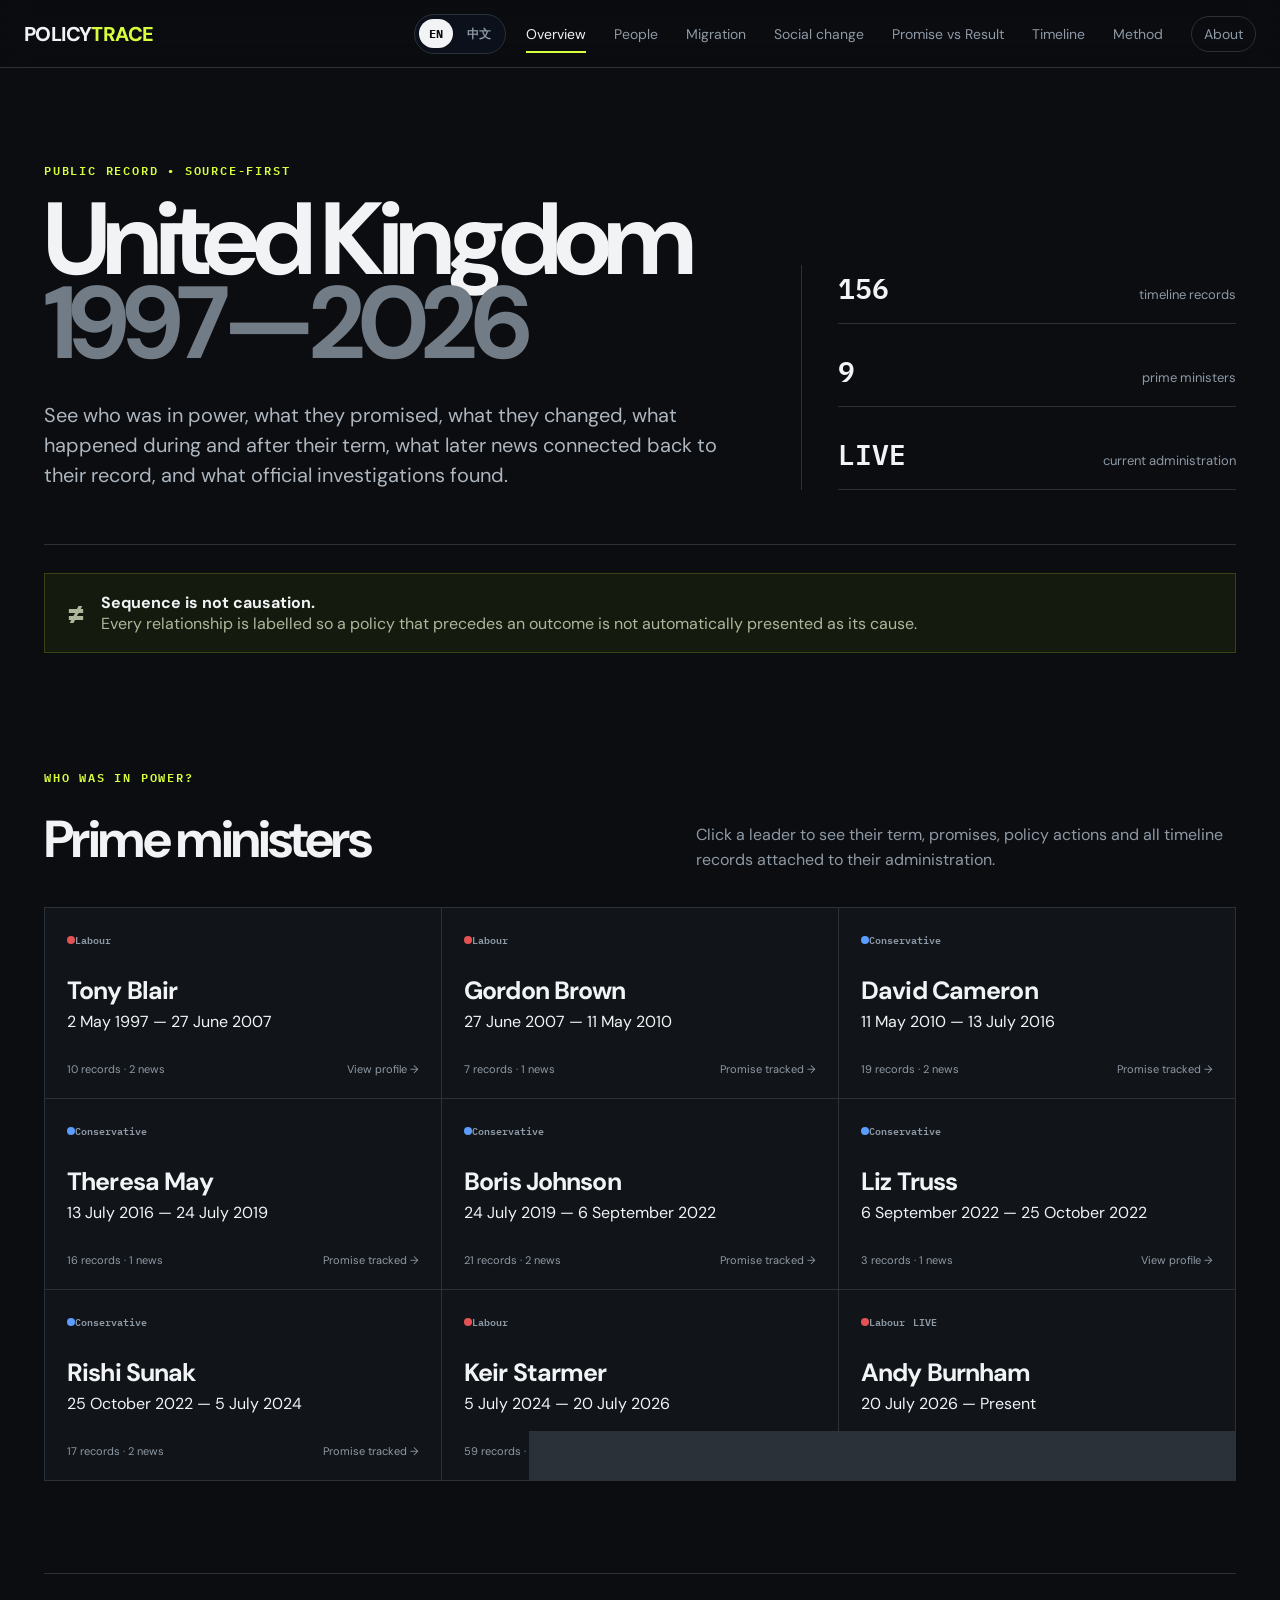
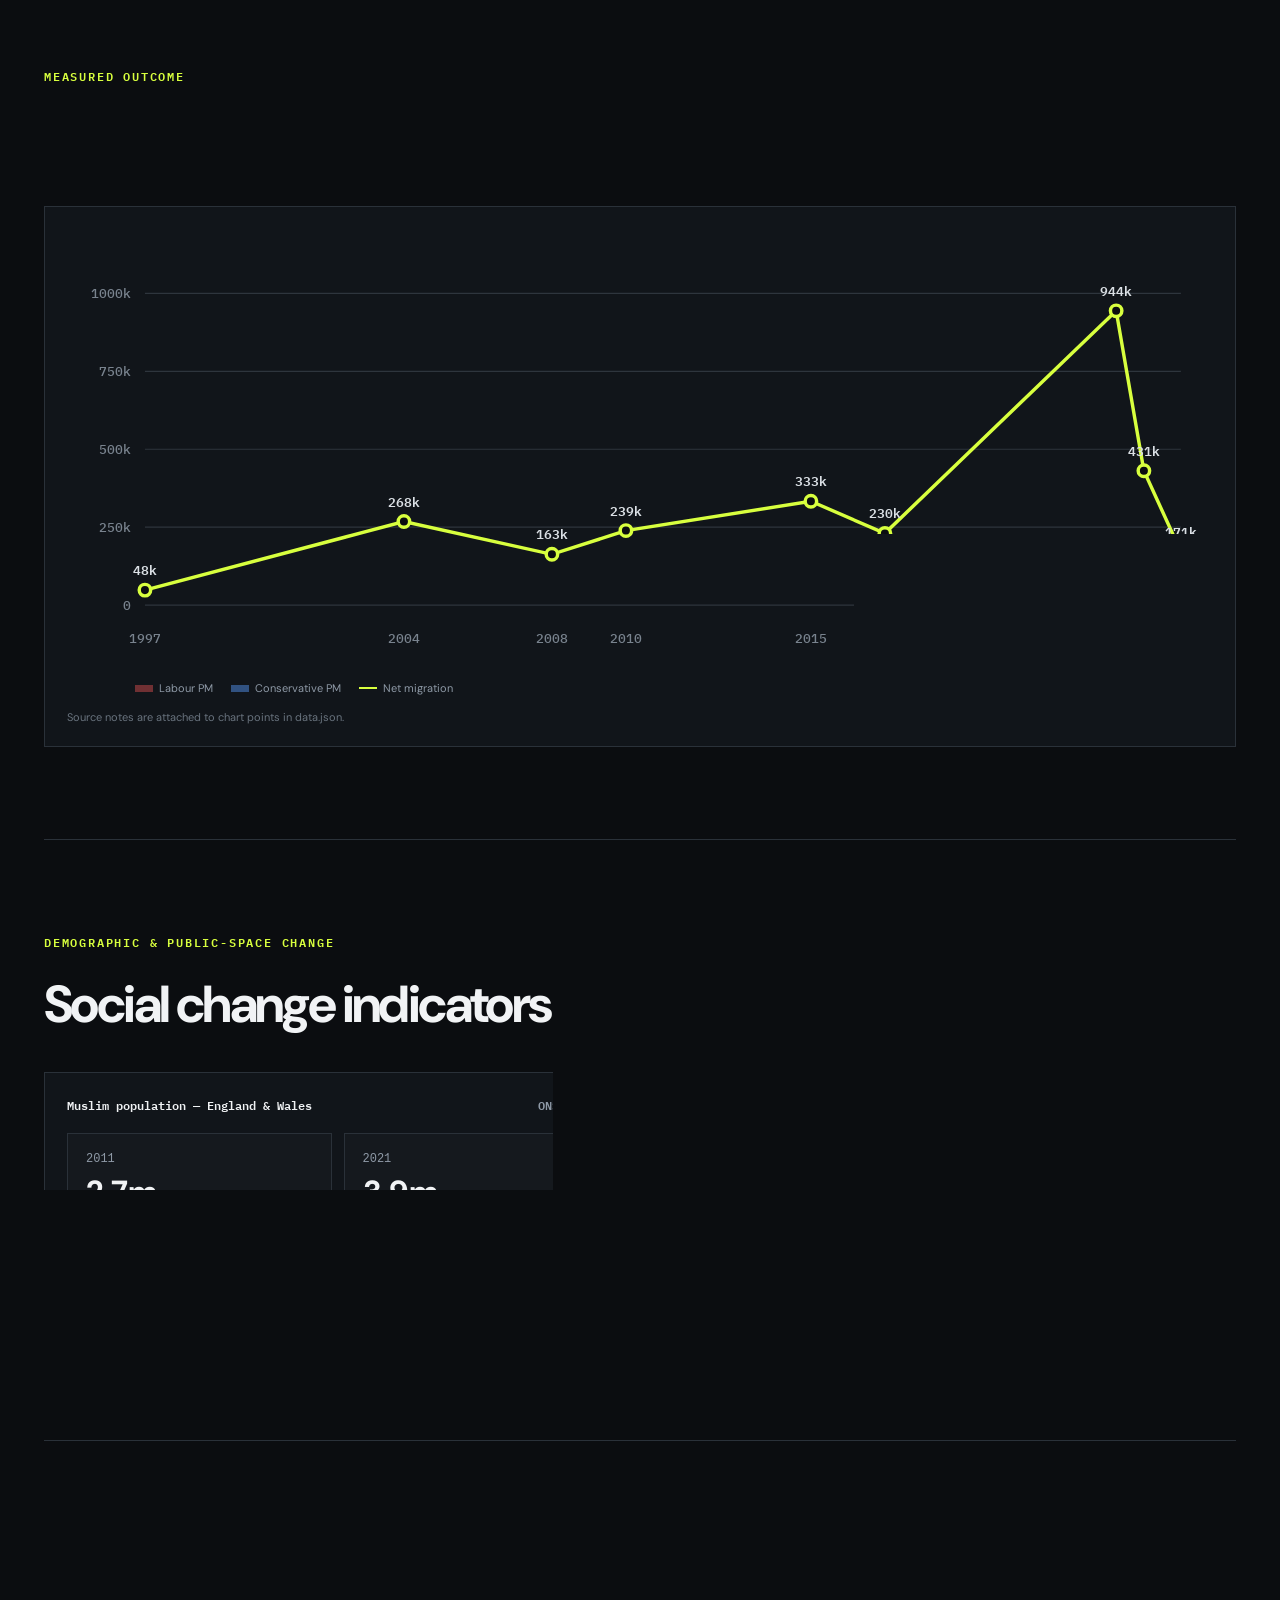
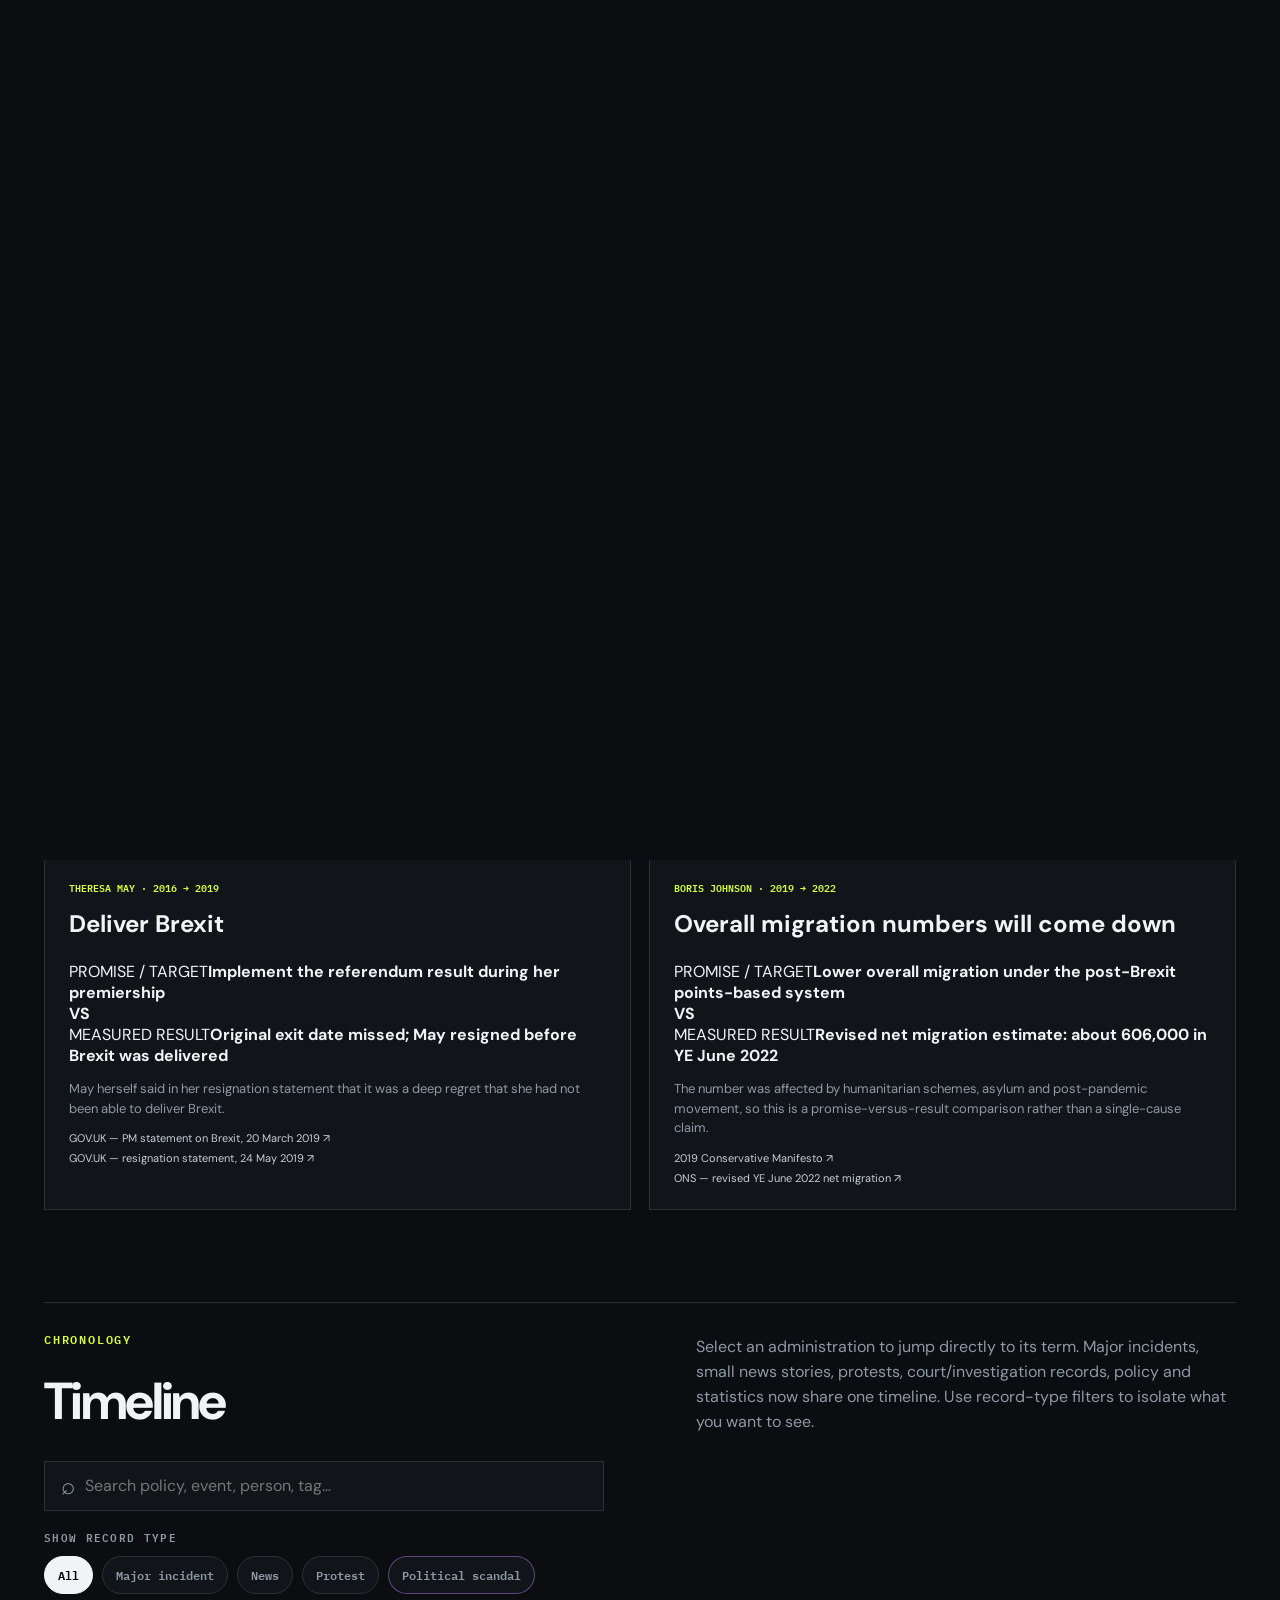
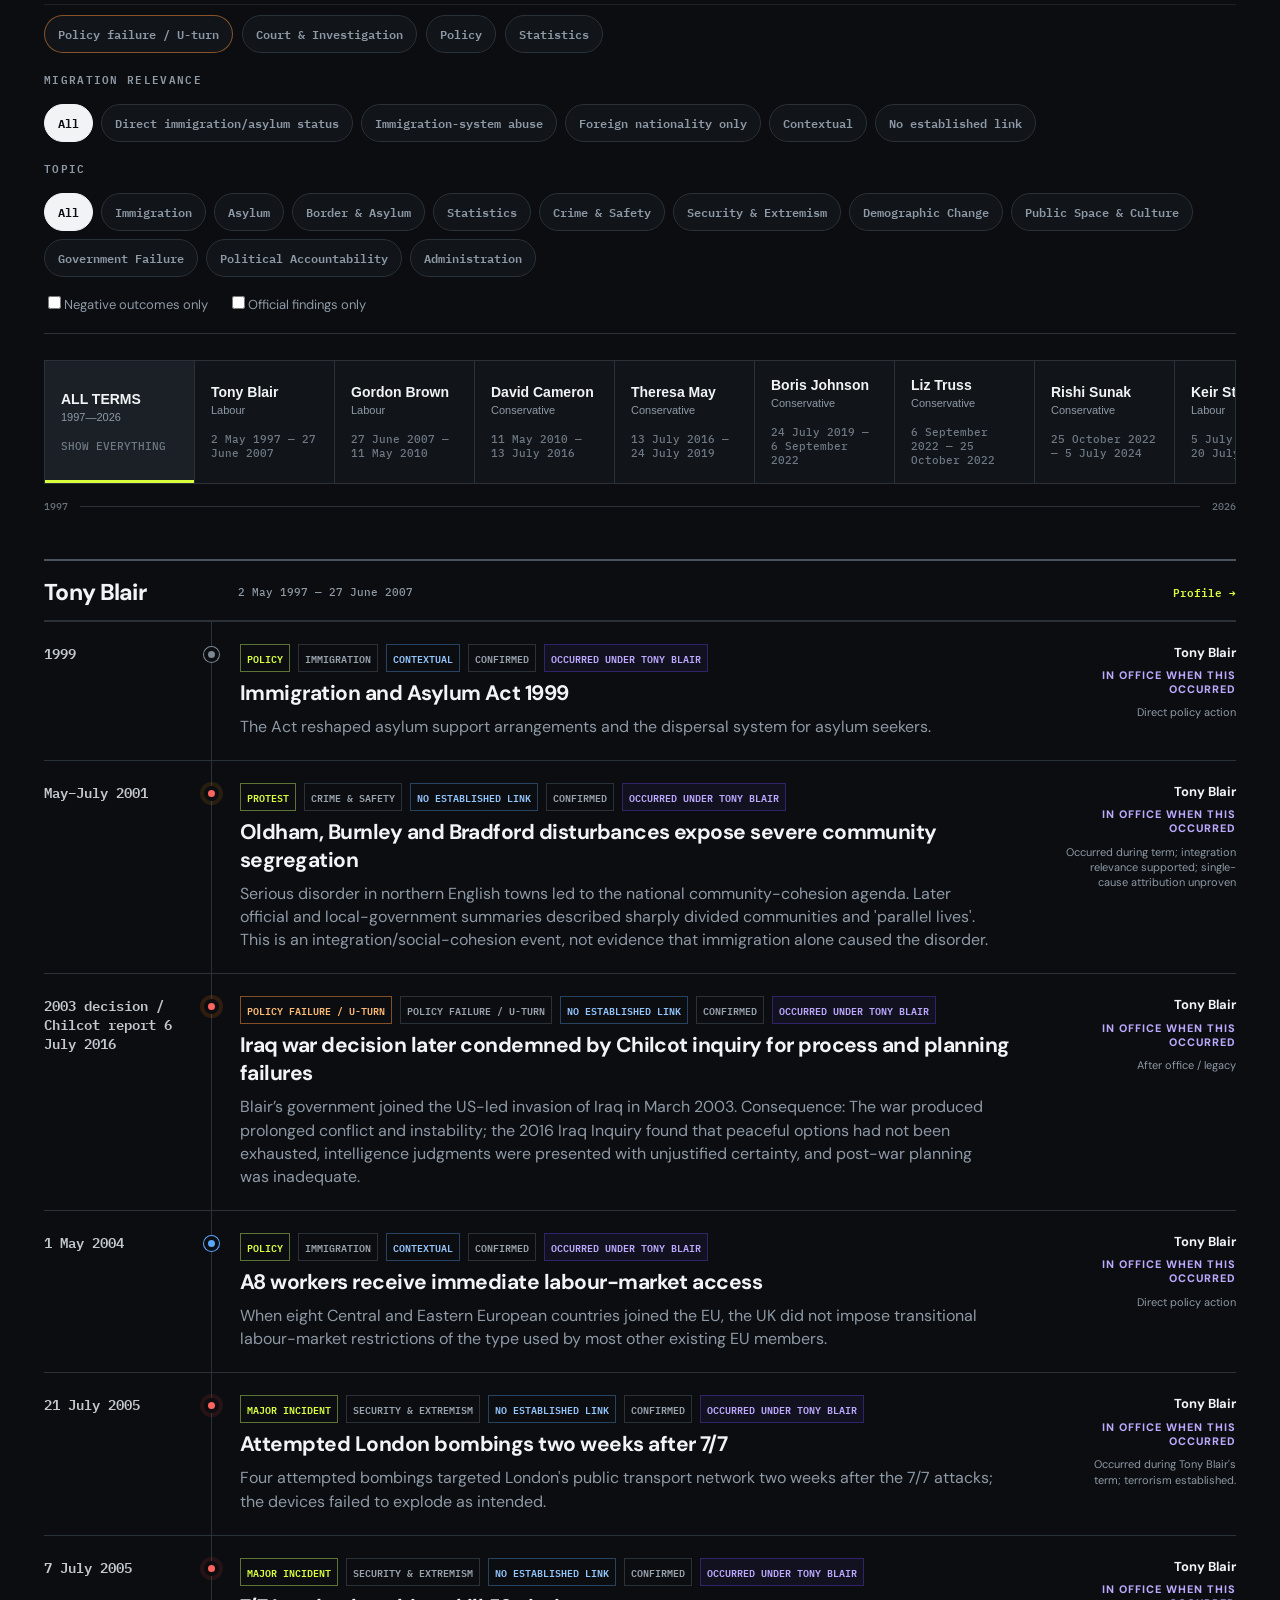
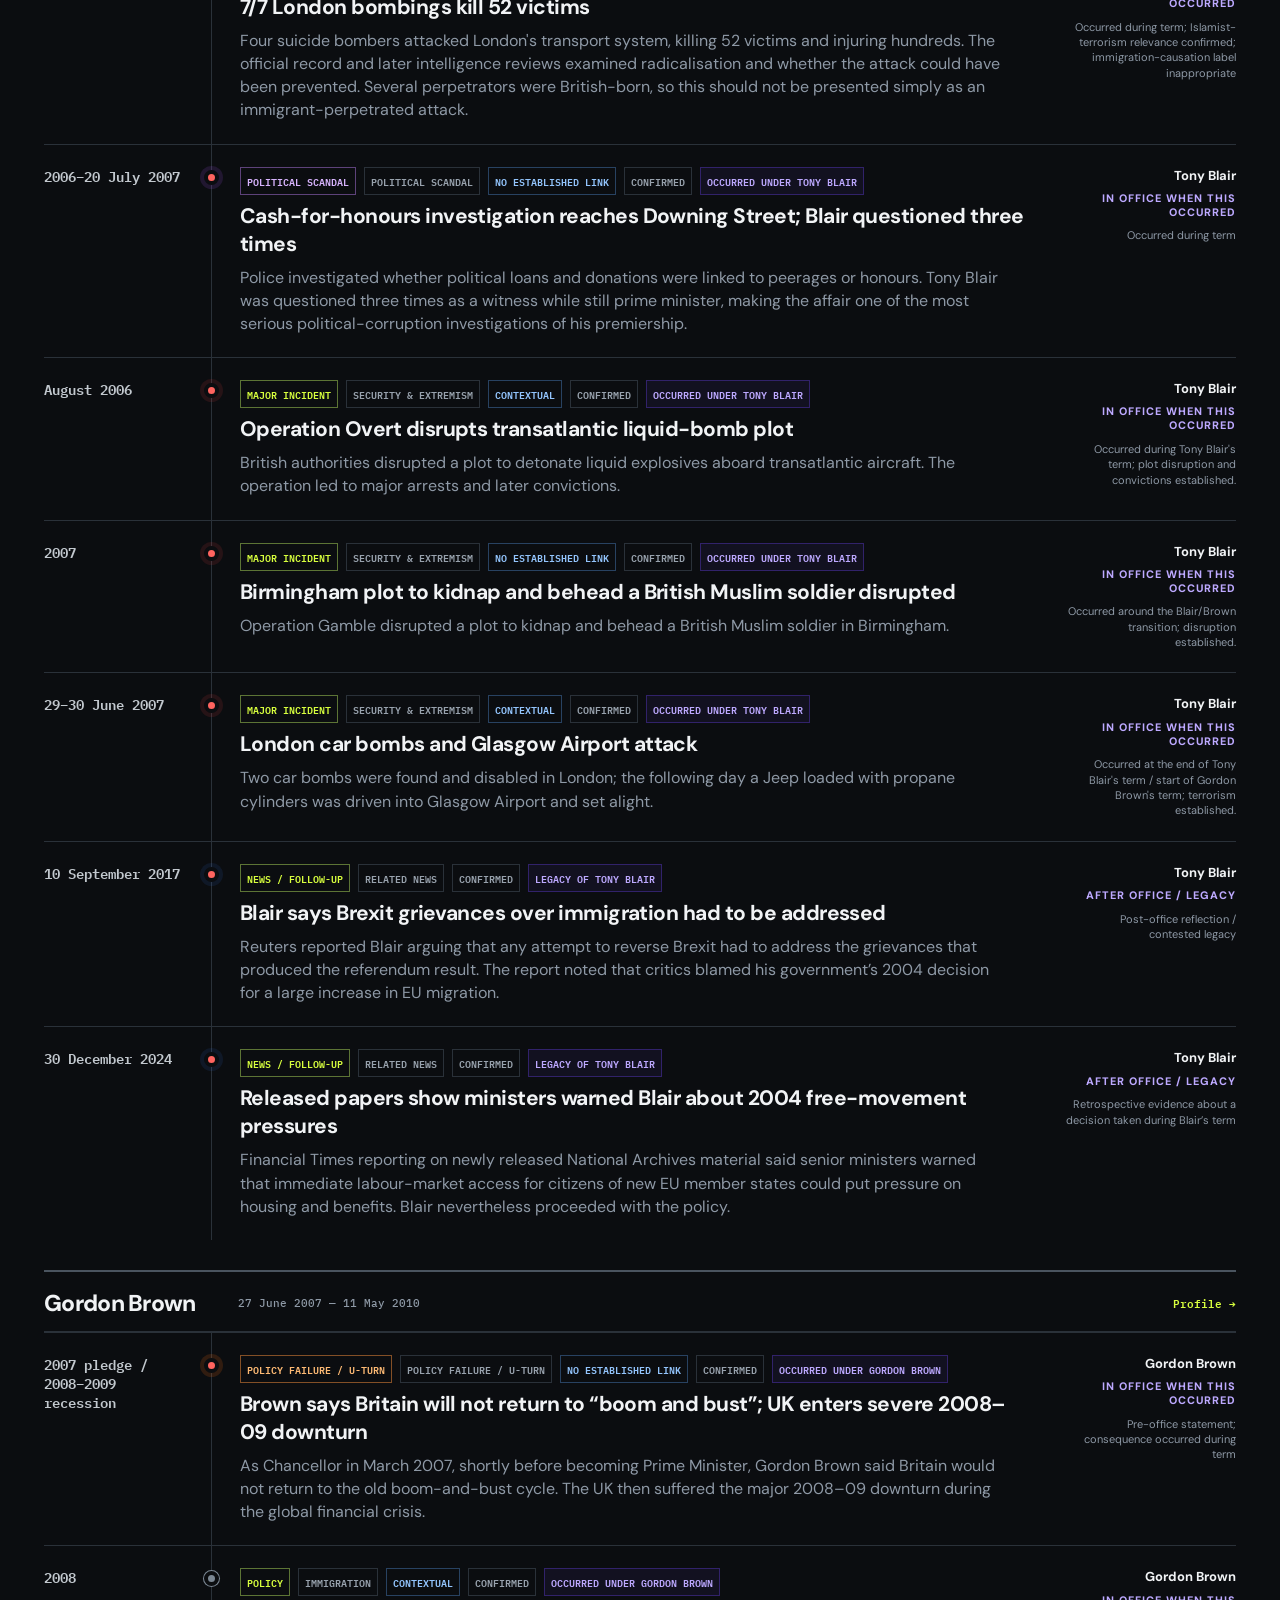
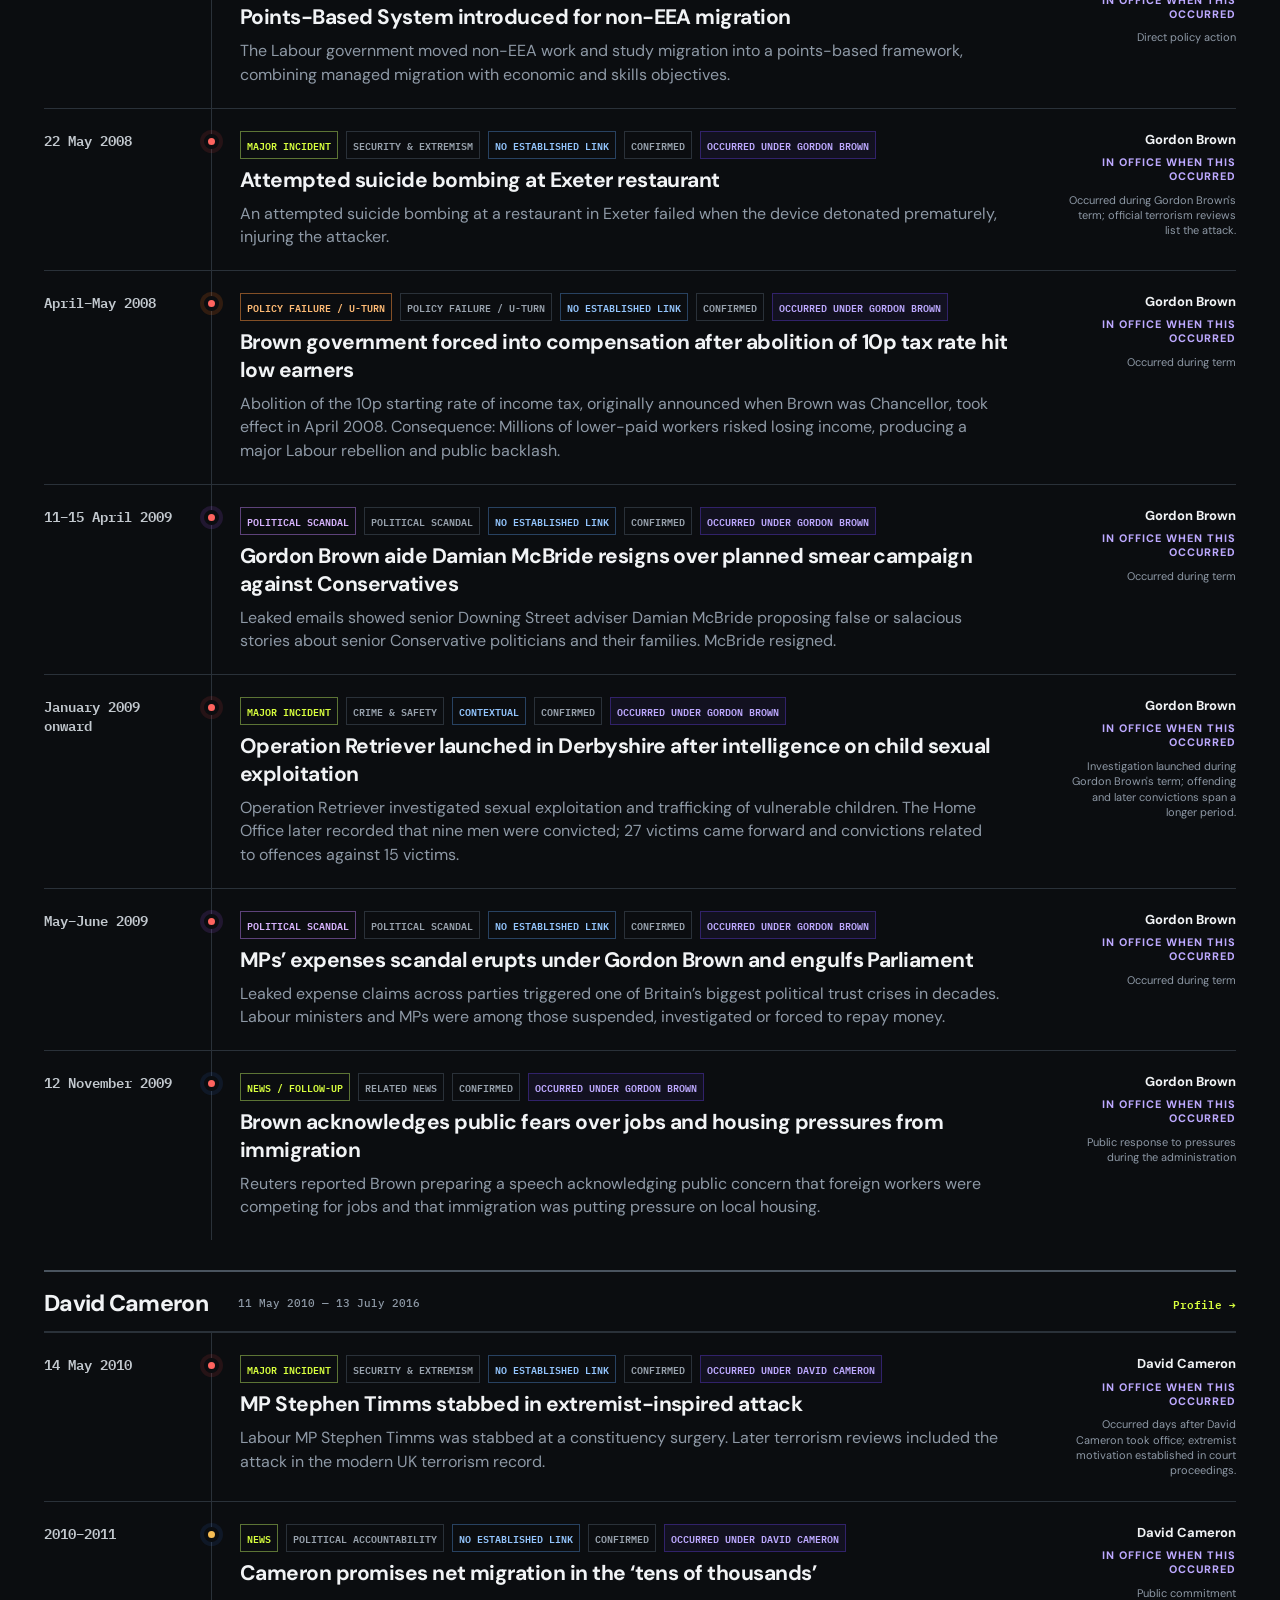
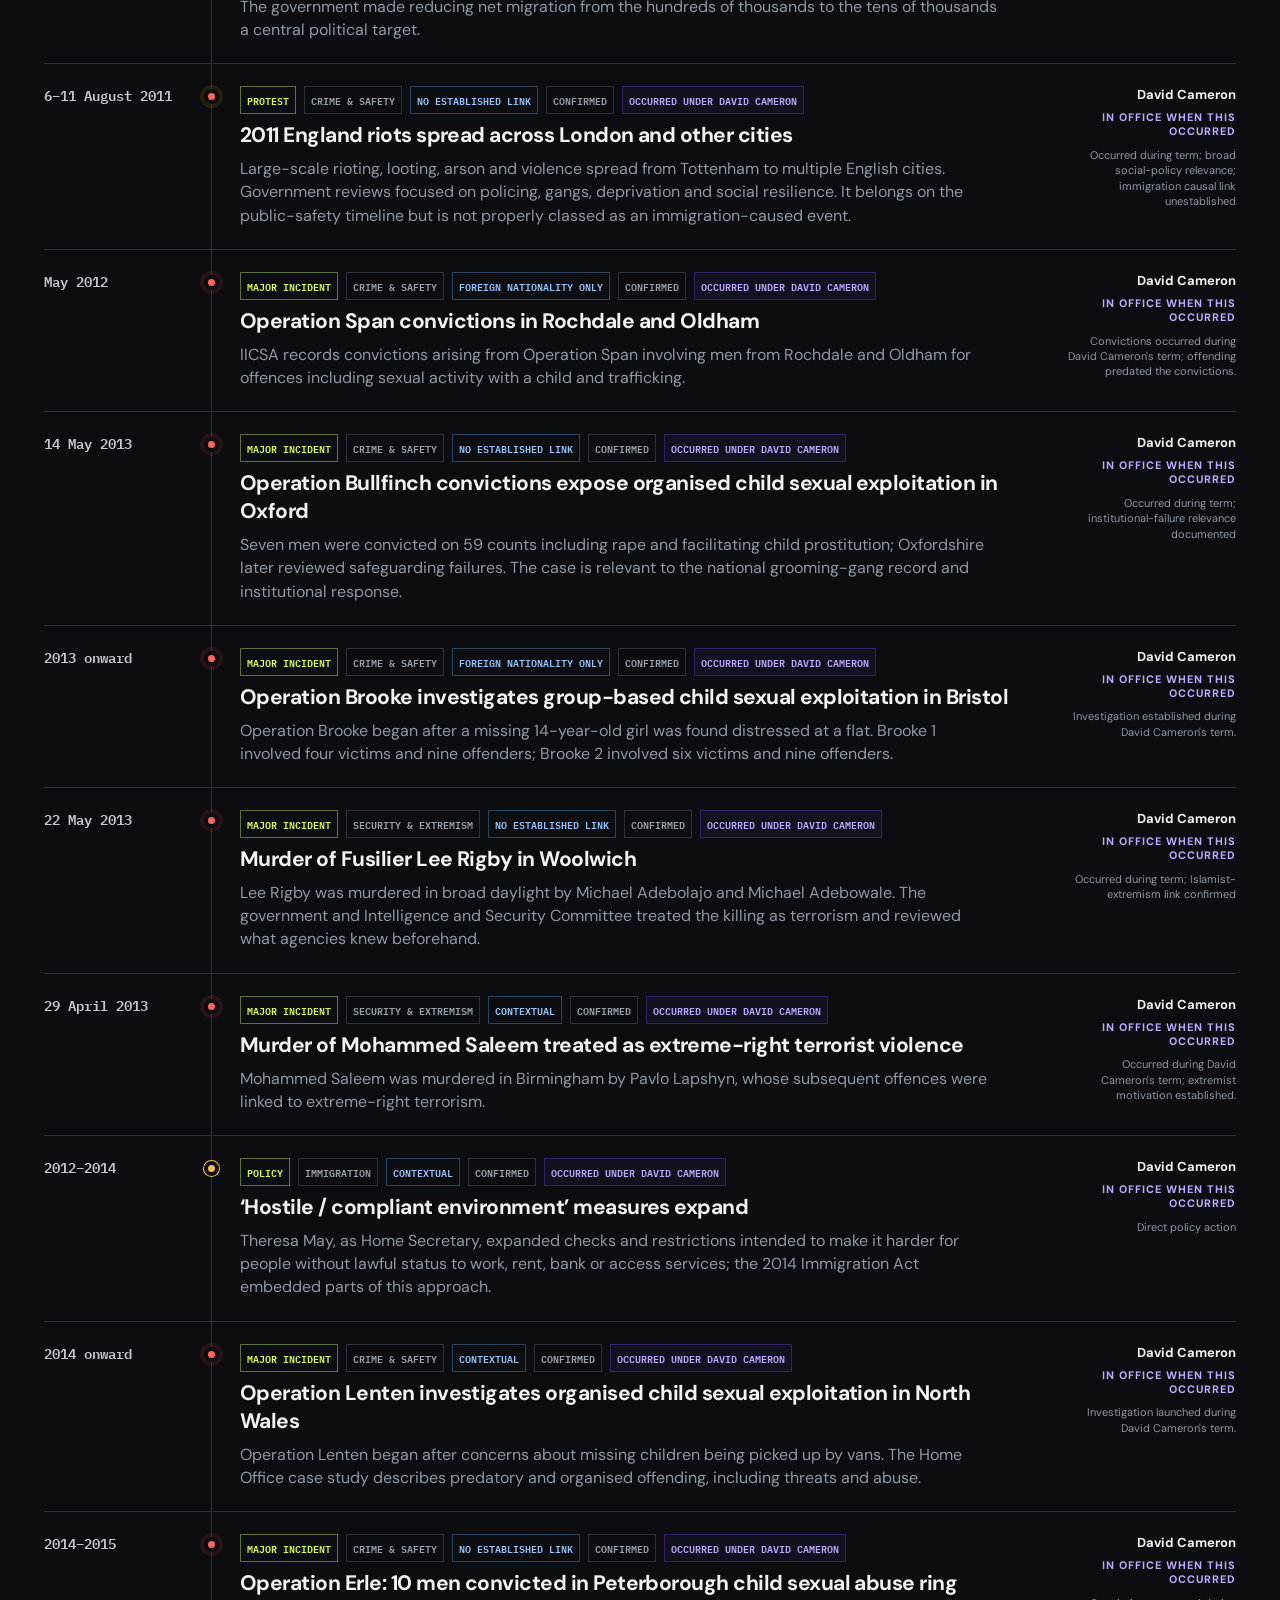
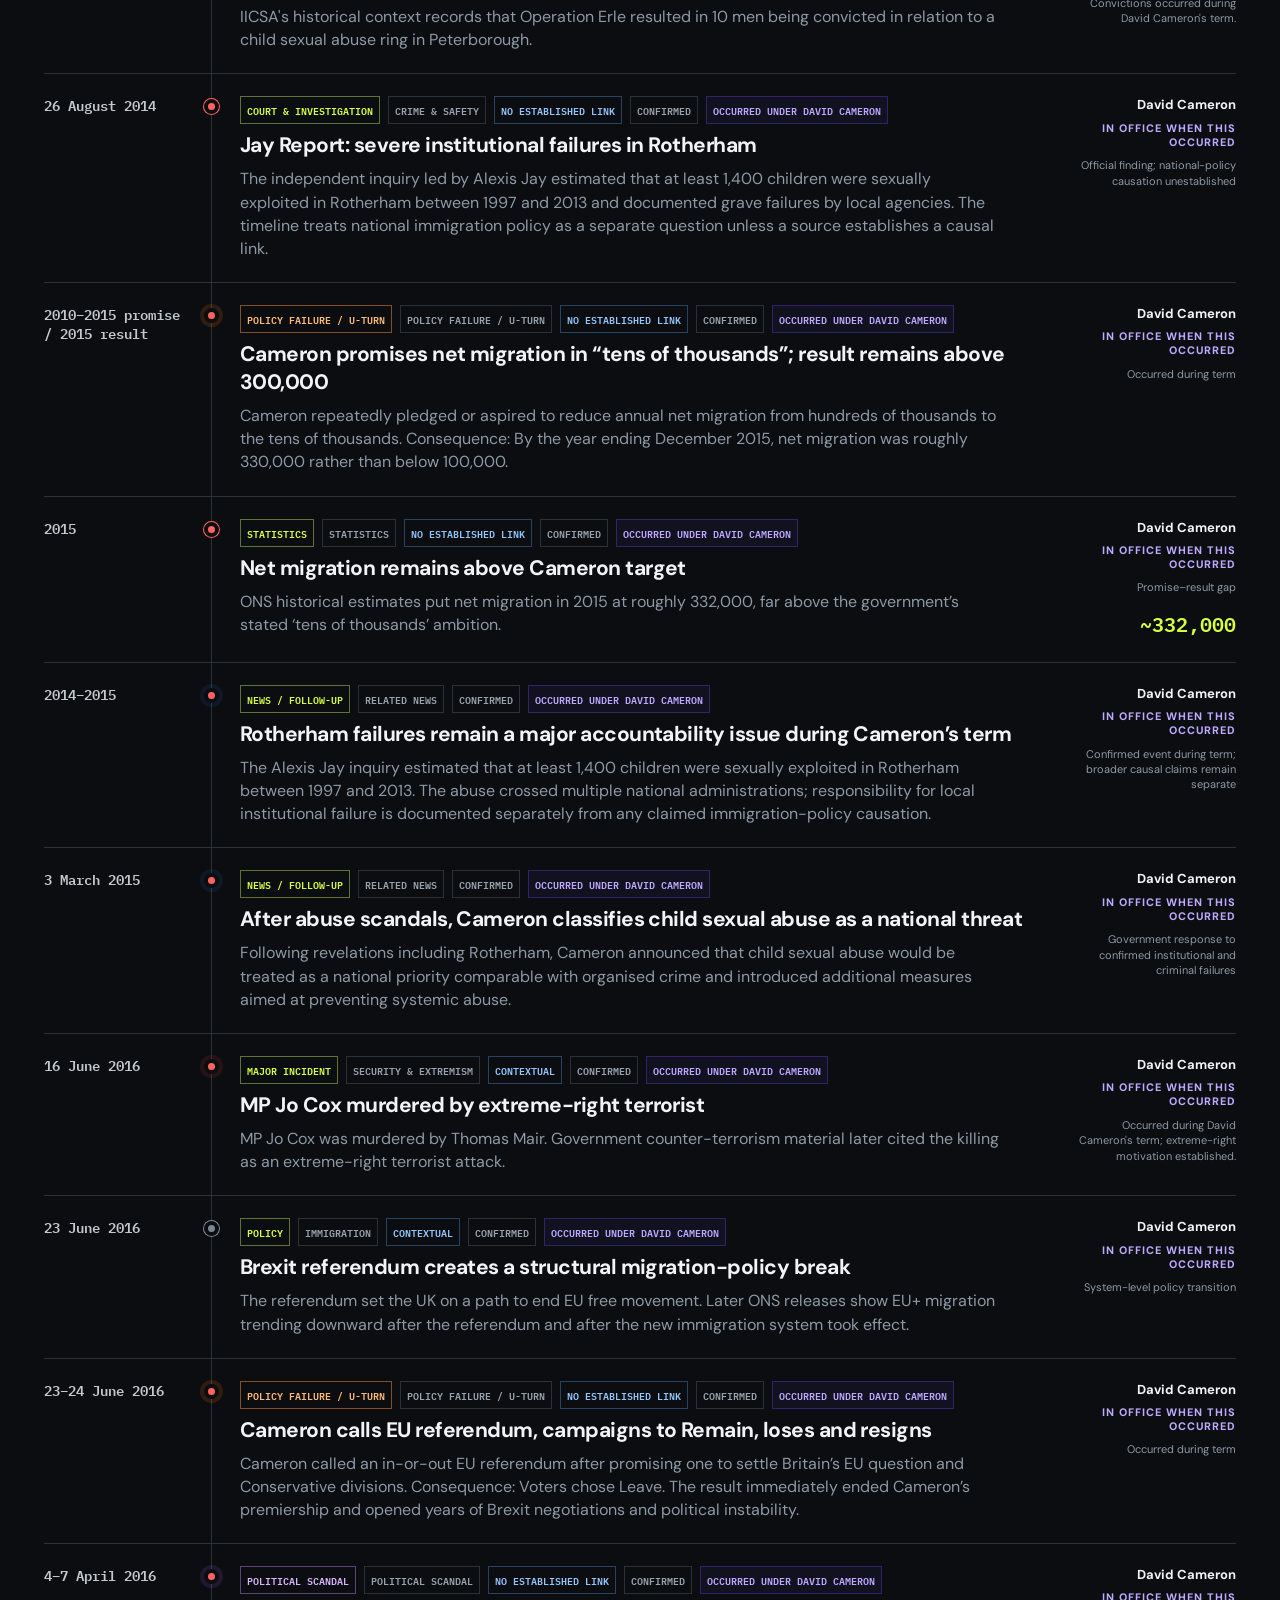
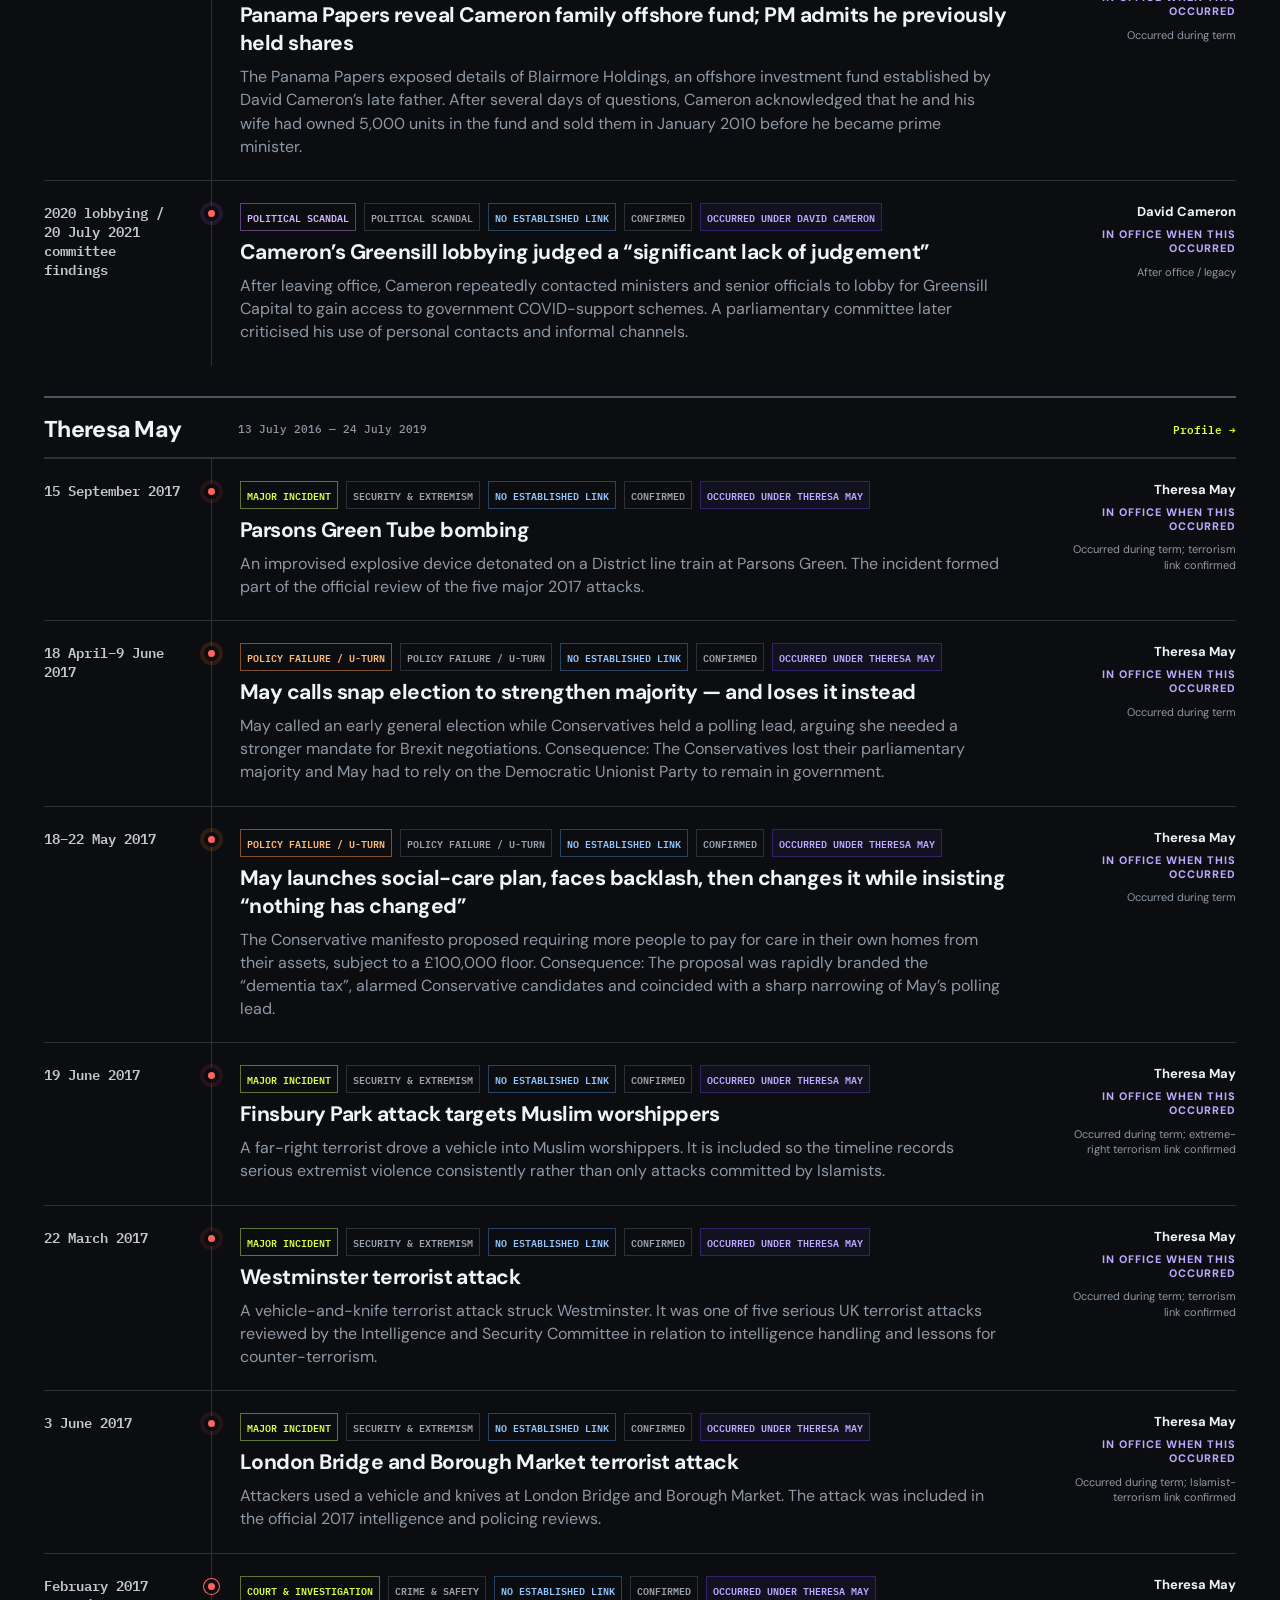
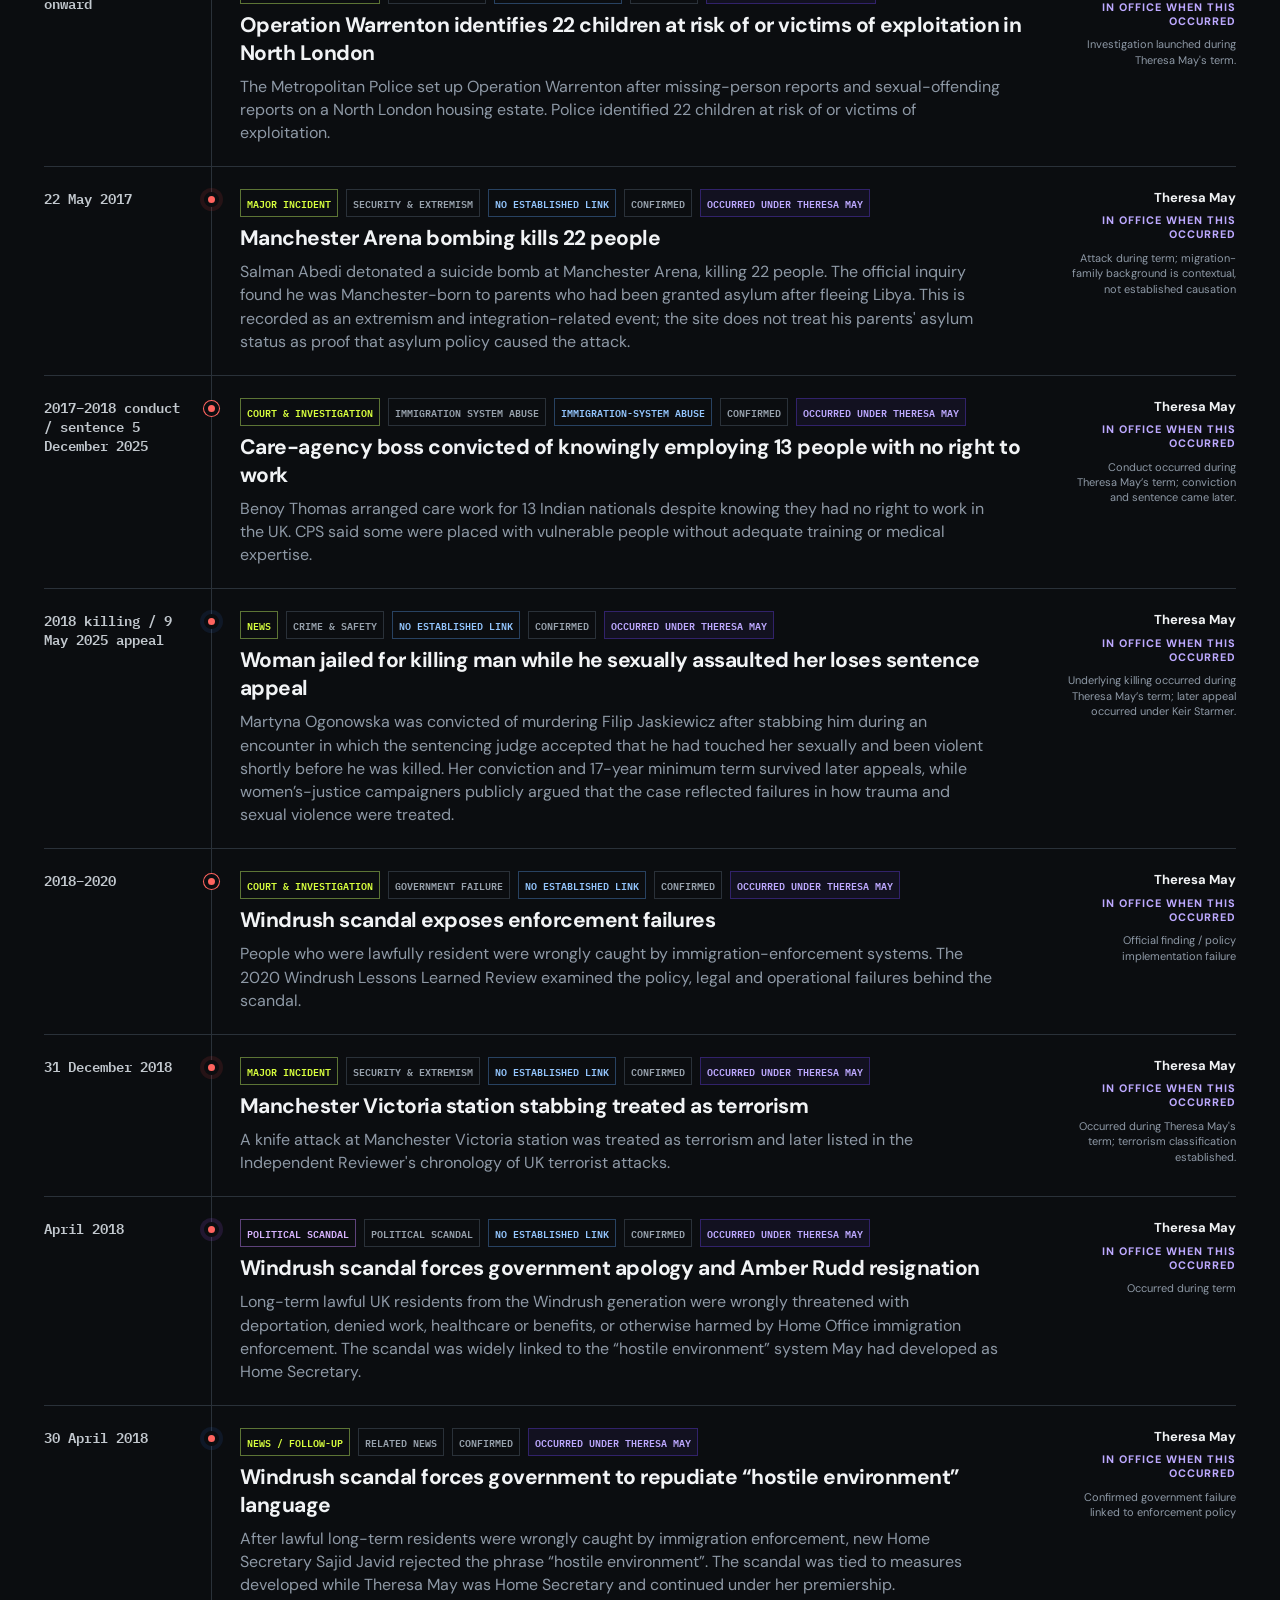
==== commit 295ddc16: "v1.7.4" ====
--- a/index.html
+++ b/index.html
@@ -28,8 +28,8 @@
   <main>
     <section class="hero nav-section" id="overview" data-section="overview">
       <div>
-        <div class="eyebrow">PUBLIC RECORD • SOURCE-FIRST</div>
-        <h1>United Kingdom<br><span>1997—2026</span></h1>
+        <div class="eyebrow" id="heroKicker">PUBLIC RECORD • SOURCE-FIRST</div>
+        <h1 id="countryHero">United Kingdom<br><span>1997—2026</span></h1>
         <p class="lede" id="heroLede">See who was in power, what they promised, what they changed, what happened during and after their term, what later news connected back to their record, and what official investigations found.</p>
       </div>
       <div class="hero-stats">
@@ -39,7 +39,7 @@
       </div>
     </section>
 
-    <section class="principle">
+    <section class="principle" id="causationNote">
       <span class="principle-mark">≠</span>
       <div><strong id="sequenceTitle">Sequence is not causation.</strong><br><span id="sequenceBody">Every relationship is labelled so a policy that precedes an outcome is not automatically presented as its cause.</span></div>
     </section>
@@ -54,11 +54,11 @@
 
     <section class="section-block nav-section" id="migration" data-section="migration">
       <div class="section-head">
-        <div><div class="section-kicker">MEASURED OUTCOME</div><h2 id="migrationTitle">Net migration</h2></div>
+        <div><div class="section-kicker" id="migrationKicker">MEASURED OUTCOME</div><h2 id="migrationTitle">Net migration</h2></div>
         <p>Selected official UK net-migration estimates. Methodology changed over time, so the chart is a trend view rather than a perfectly like-for-like historical series.</p>
       </div>
       <div class="chart-card">
-        <div class="chart-topline"><span>UK long-term net migration</span><span class="muted">selected year-ending estimates</span></div>
+        <div class="chart-topline"><span id="migrationChartTitle">UK long-term net migration</span><span class="muted" id="migrationChartNote">selected year-ending estimates</span></div>
         <div id="migrationChart" class="migration-chart" aria-label="UK net migration chart"></div>
         <div class="chart-source"><span id="chartSourceNote">Source notes are attached to chart points in <code>data.json</code>.</span></div>
       </div>
@@ -67,7 +67,7 @@
 
     <section class="section-block nav-section" id="social" data-section="social">
       <div class="section-head">
-        <div><div class="section-kicker">DEMOGRAPHIC & PUBLIC-SPACE CHANGE</div><h2 id="socialTitle">Social change indicators</h2></div>
+        <div><div class="section-kicker" id="socialKicker">DEMOGRAPHIC & PUBLIC-SPACE CHANGE</div><h2 id="socialTitle">Social change indicators</h2></div>
         <p>Population and institutional-footprint indicators are shown separately from crime. Religious identity, immigration status and criminality are not treated as interchangeable.</p>
       </div>
       <div class="social-grid">
@@ -94,8 +94,8 @@
 
     <section class="controls nav-section" id="timeline" data-section="timeline">
       <div class="section-head compact-head">
-        <div><div class="section-kicker">CHRONOLOGY</div><h2>Timeline</h2></div>
-        <p>Select an administration to jump directly to its term. Major incidents, small news stories, protests, court/investigation records, policy and statistics now share one timeline. Use record-type filters to isolate what you want to see.</p>
+        <div><div class="section-kicker" id="timelineKicker">CHRONOLOGY</div><h2 id="timelineTitle">Timeline</h2></div>
+        <p id="timelineDesc">Select an administration to jump directly to its term. Major incidents, small news stories, protests, court/investigation records, policy and statistics now share one timeline. Use record-type filters to isolate what you want to see.</p>
       </div>
       <div class="search-wrap"><span>⌕</span><input id="searchInput" type="search" placeholder="Search policy, event, person, tag…" /></div>
       <div class="filter-label">SHOW RECORD TYPE / 记录类型</div><div class="filter-row type-filter-row" id="typeFilterRow"></div><div class="filter-label">MIGRATION RELEVANCE</div><div class="filter-row migration-filter-row" id="migrationFilterRow"></div><div class="filter-label">TOPIC</div><div class="filter-row" id="filterRow"></div>
@@ -132,15 +132,15 @@
   <dialog id="aboutDialog">
     <button class="dialog-close" id="aboutClose" aria-label="Close">×</button>
     <div class="dialog-body">
-      <div class="section-kicker">ABOUT POLICYTRACE</div>
-      <h2>Follow decisions, outcomes and evidence.</h2>
-      <p>This prototype separates policy actions, measured outcomes, investigations and causal claims. It is designed so strong conclusions can be made when evidence supports them — and visibly withheld when it does not.</p>
-      <p class="muted">Prototype dataset updated 9 August 2026. Sources are linked on every record.</p>
+      <div class="section-kicker" id="aboutKicker">ABOUT POLICYTRACE</div>
+      <h2 id="aboutTitle">Follow decisions, outcomes and evidence.</h2>
+      <p id="aboutBody">This prototype separates policy actions, measured outcomes, investigations and causal claims. It is designed so strong conclusions can be made when evidence supports them — and visibly withheld when it does not.</p>
+      <p class="muted" id="aboutUpdated">Prototype dataset updated 9 August 2026. Sources are linked on every record.</p>
     </div>
   </dialog>
 
   <footer>
-    <div>POLICYTRACE / UK PROTOTYPE</div><div>DATA UPDATED <span id="updatedDate"></span></div>
+    <div id="footerProduct">POLICYTRACE / UK PROTOTYPE</div><div><span id="footerUpdatedLabel">DATA UPDATED</span> <span id="updatedDate"></span></div>
   </footer>
 
   <script src="app.js"></script>
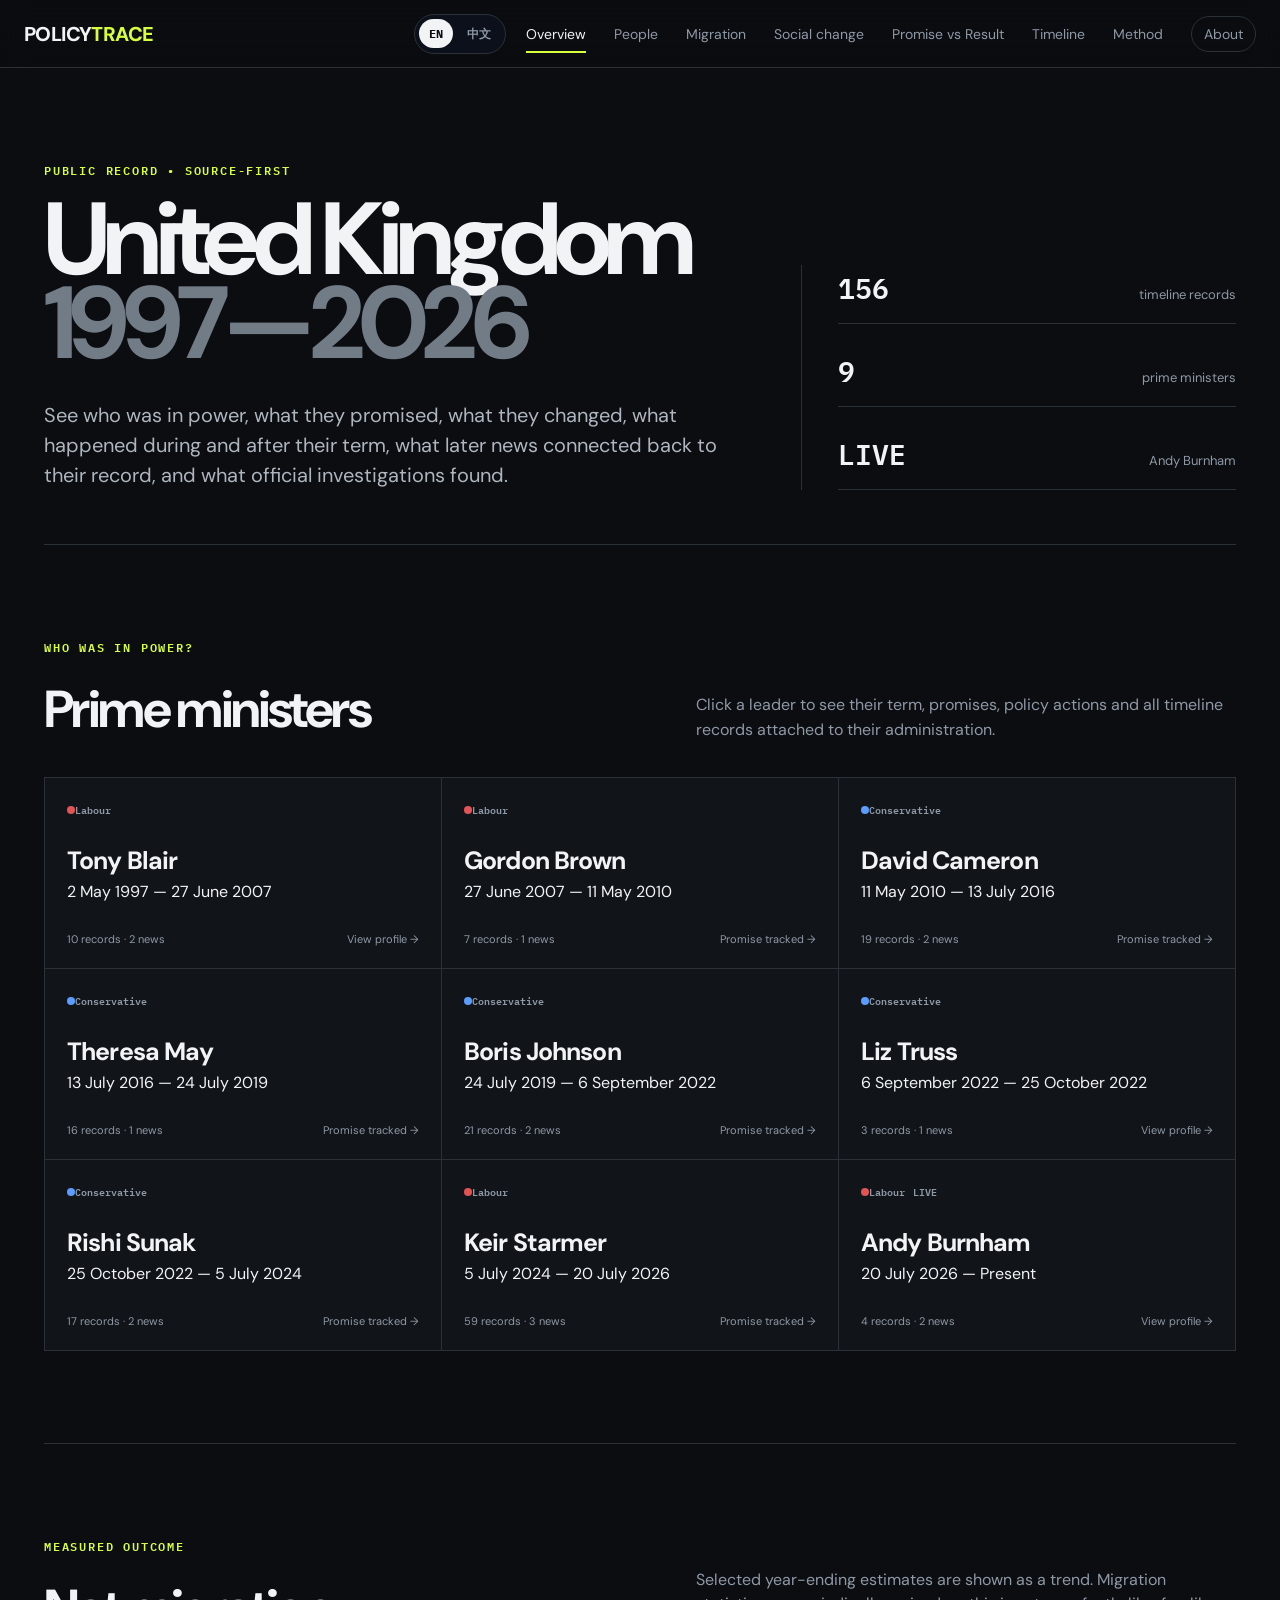
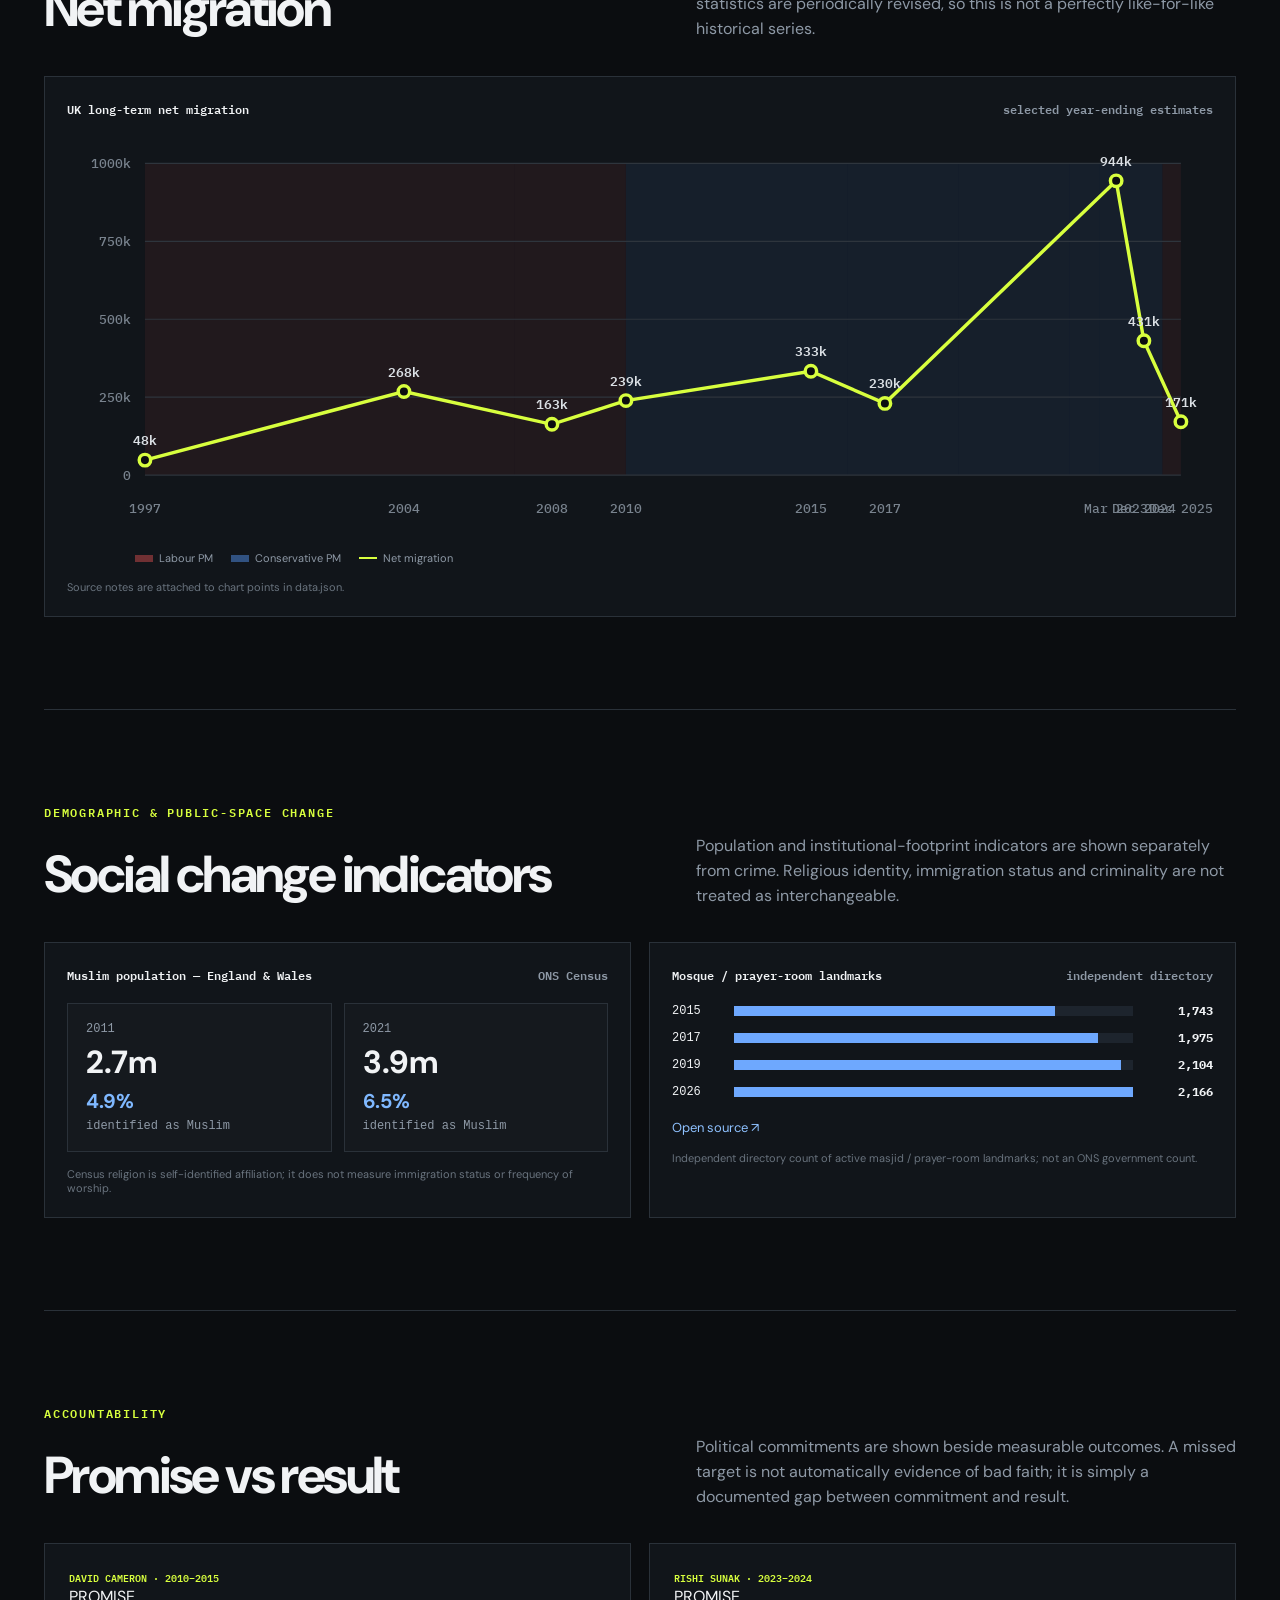
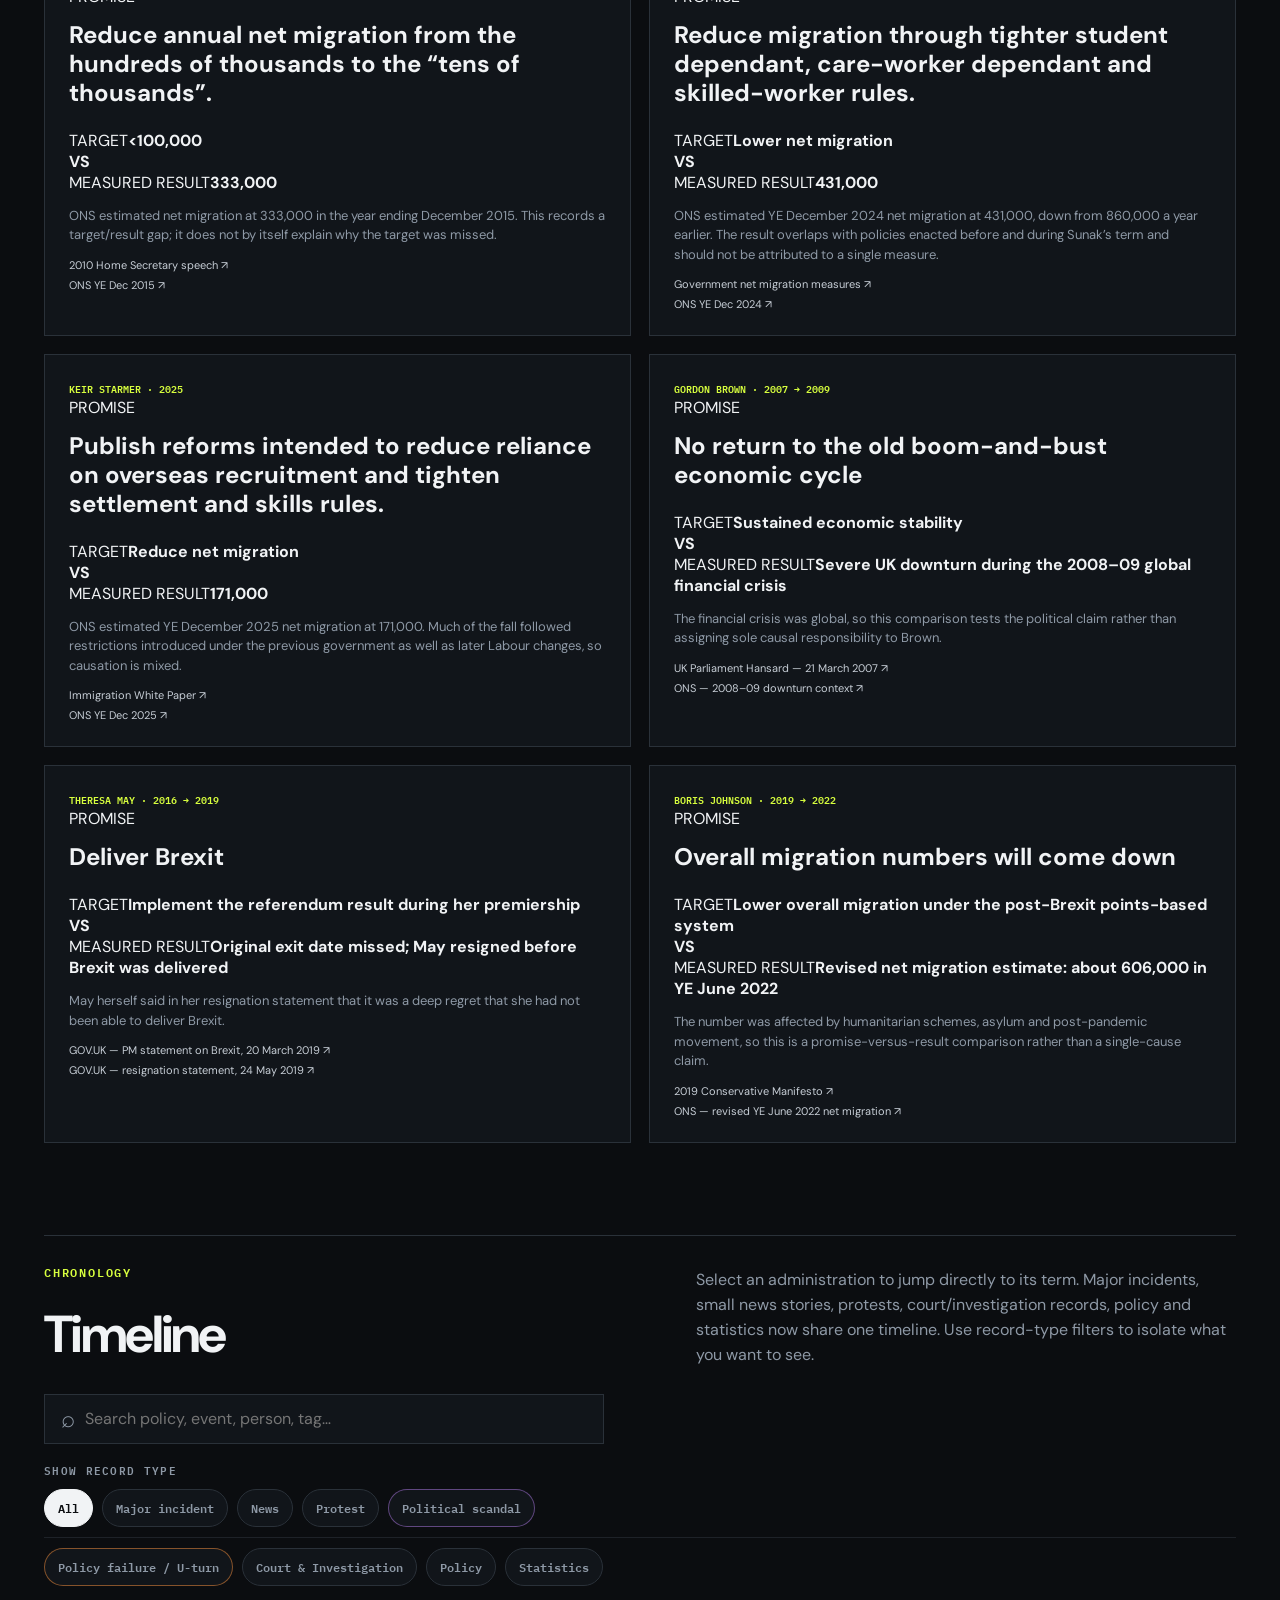
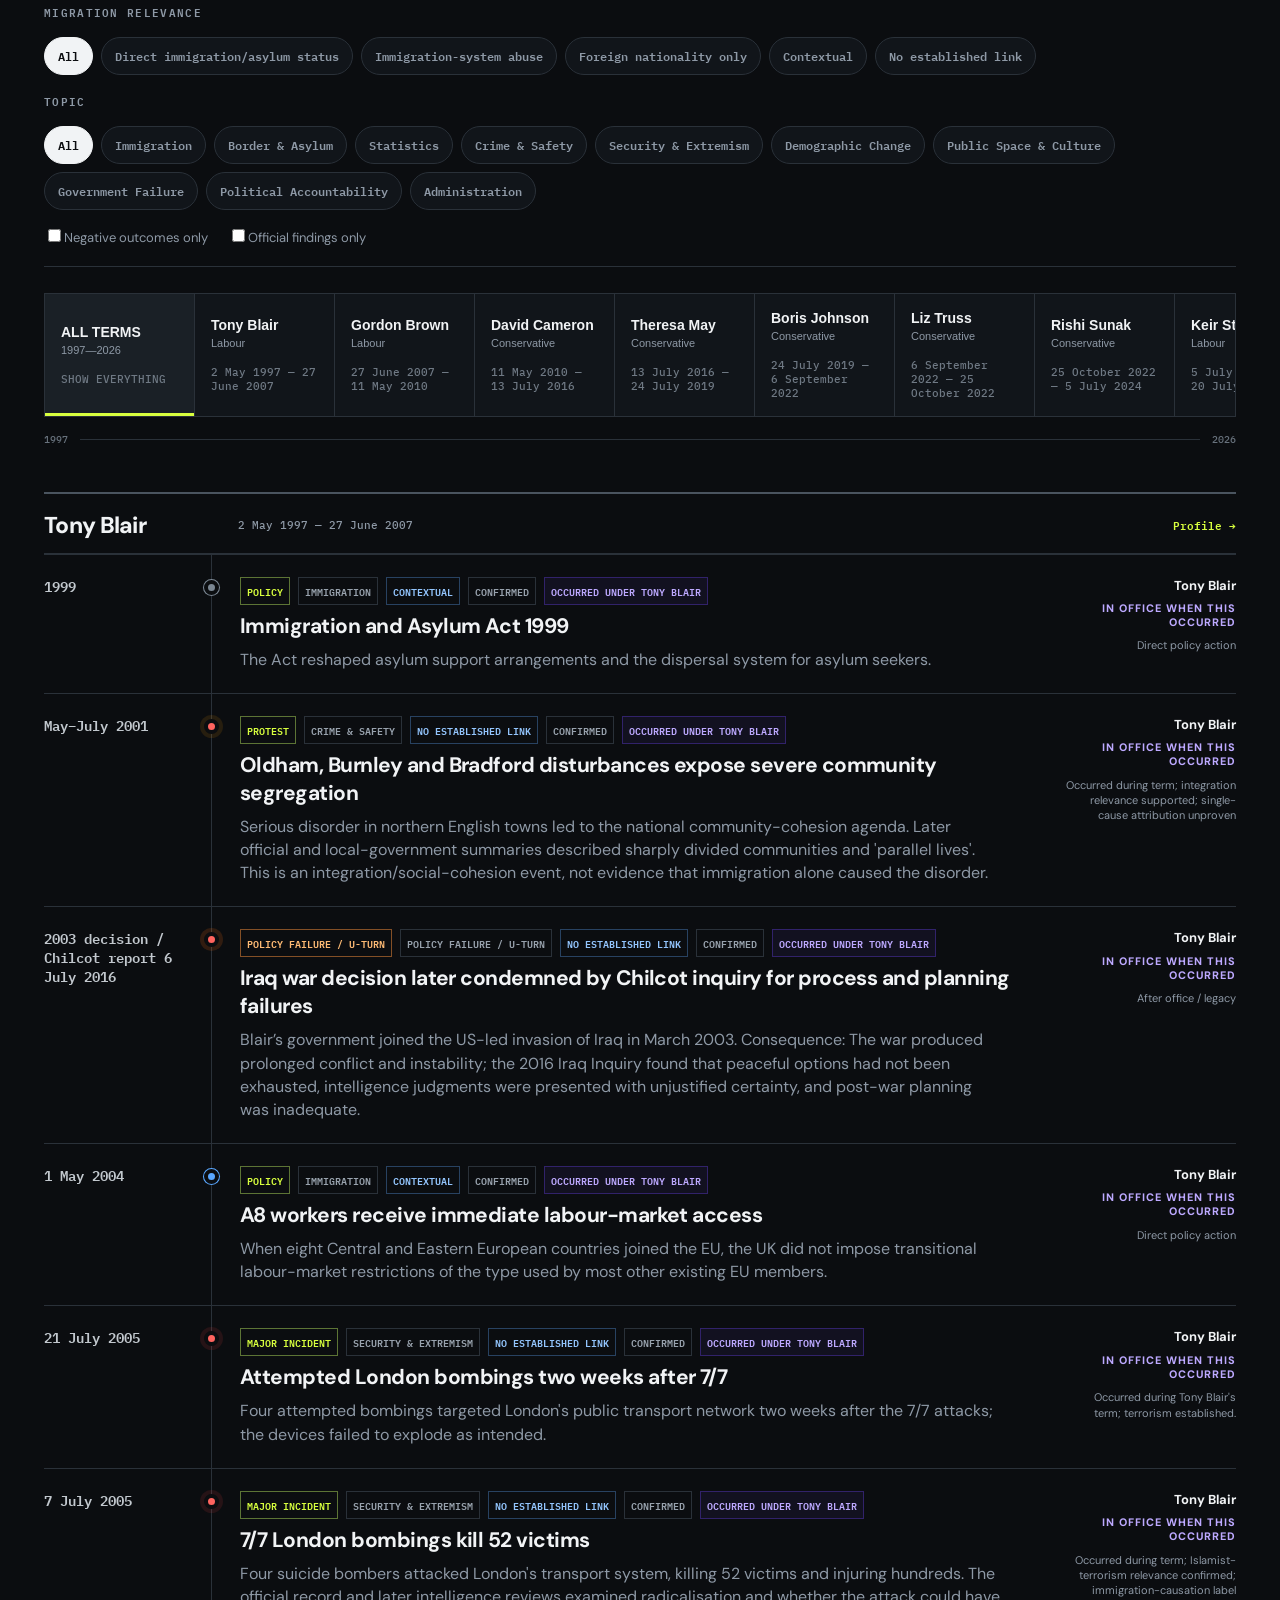
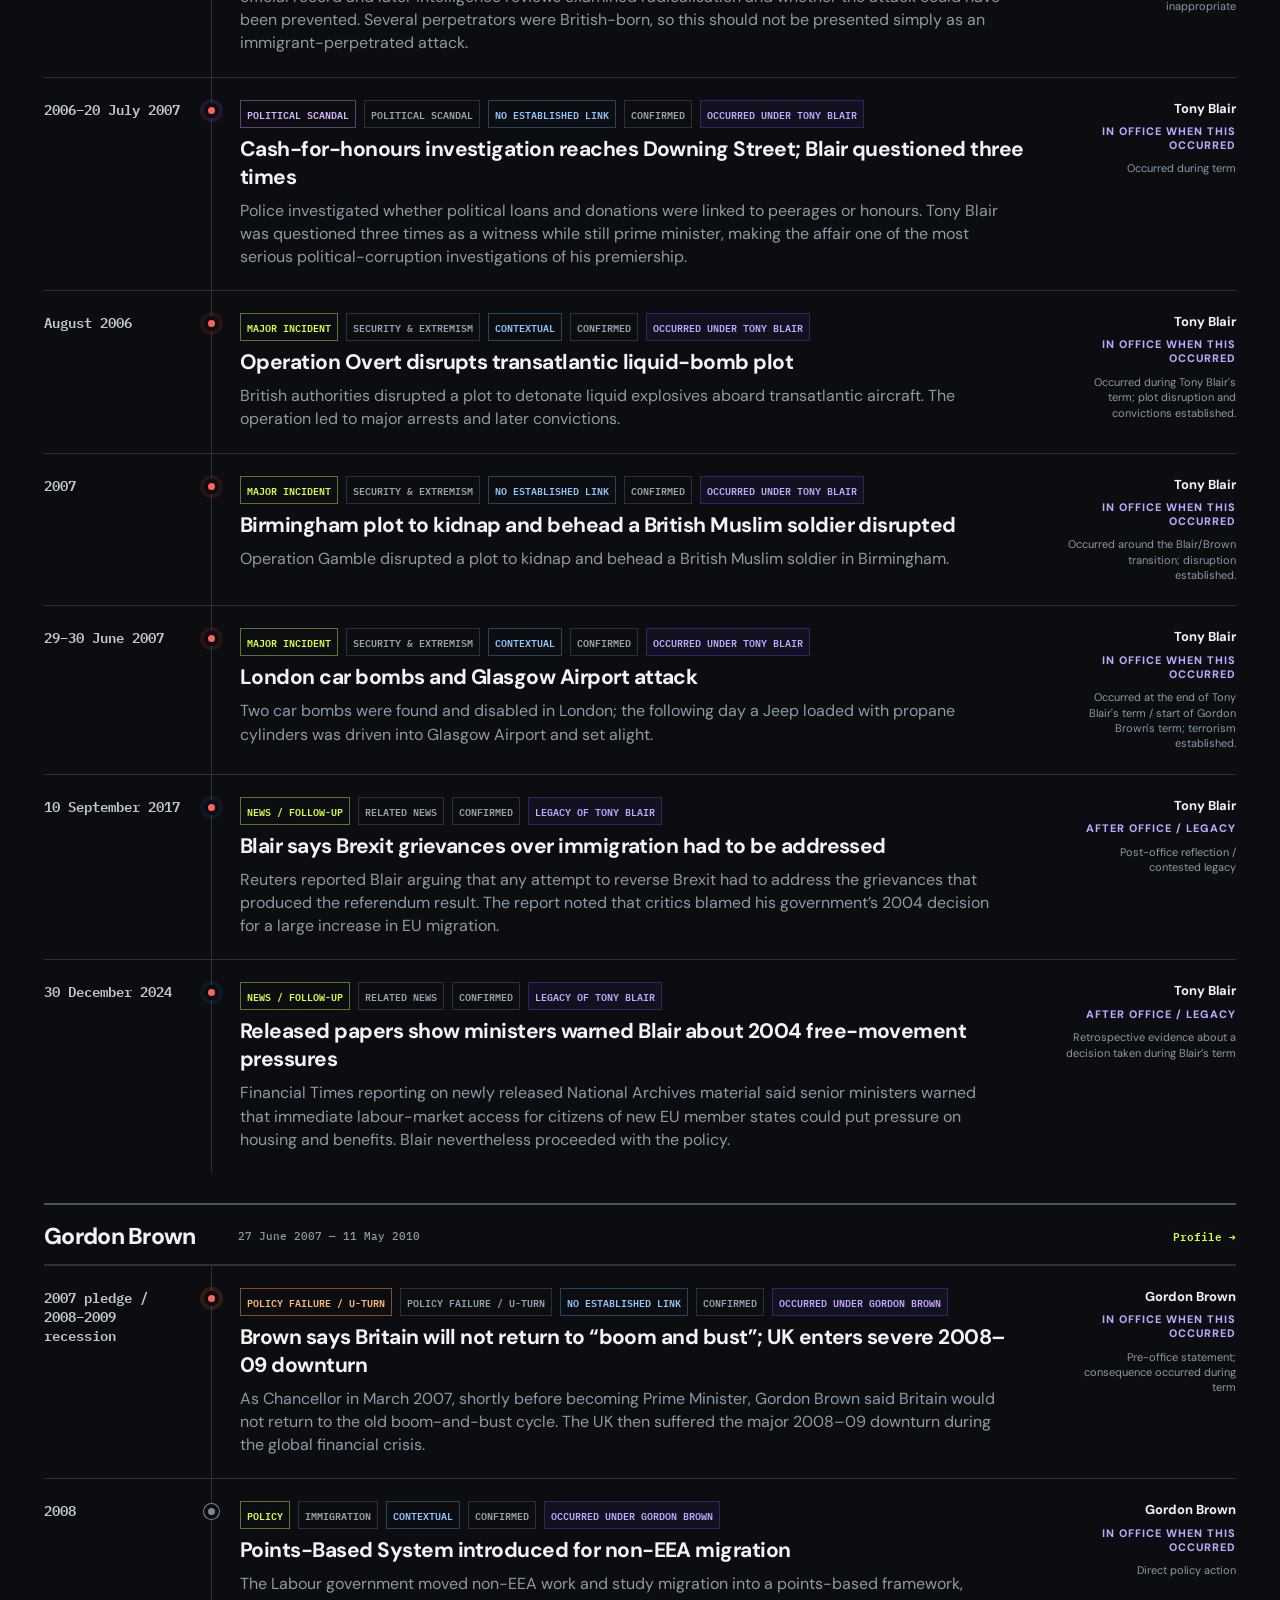
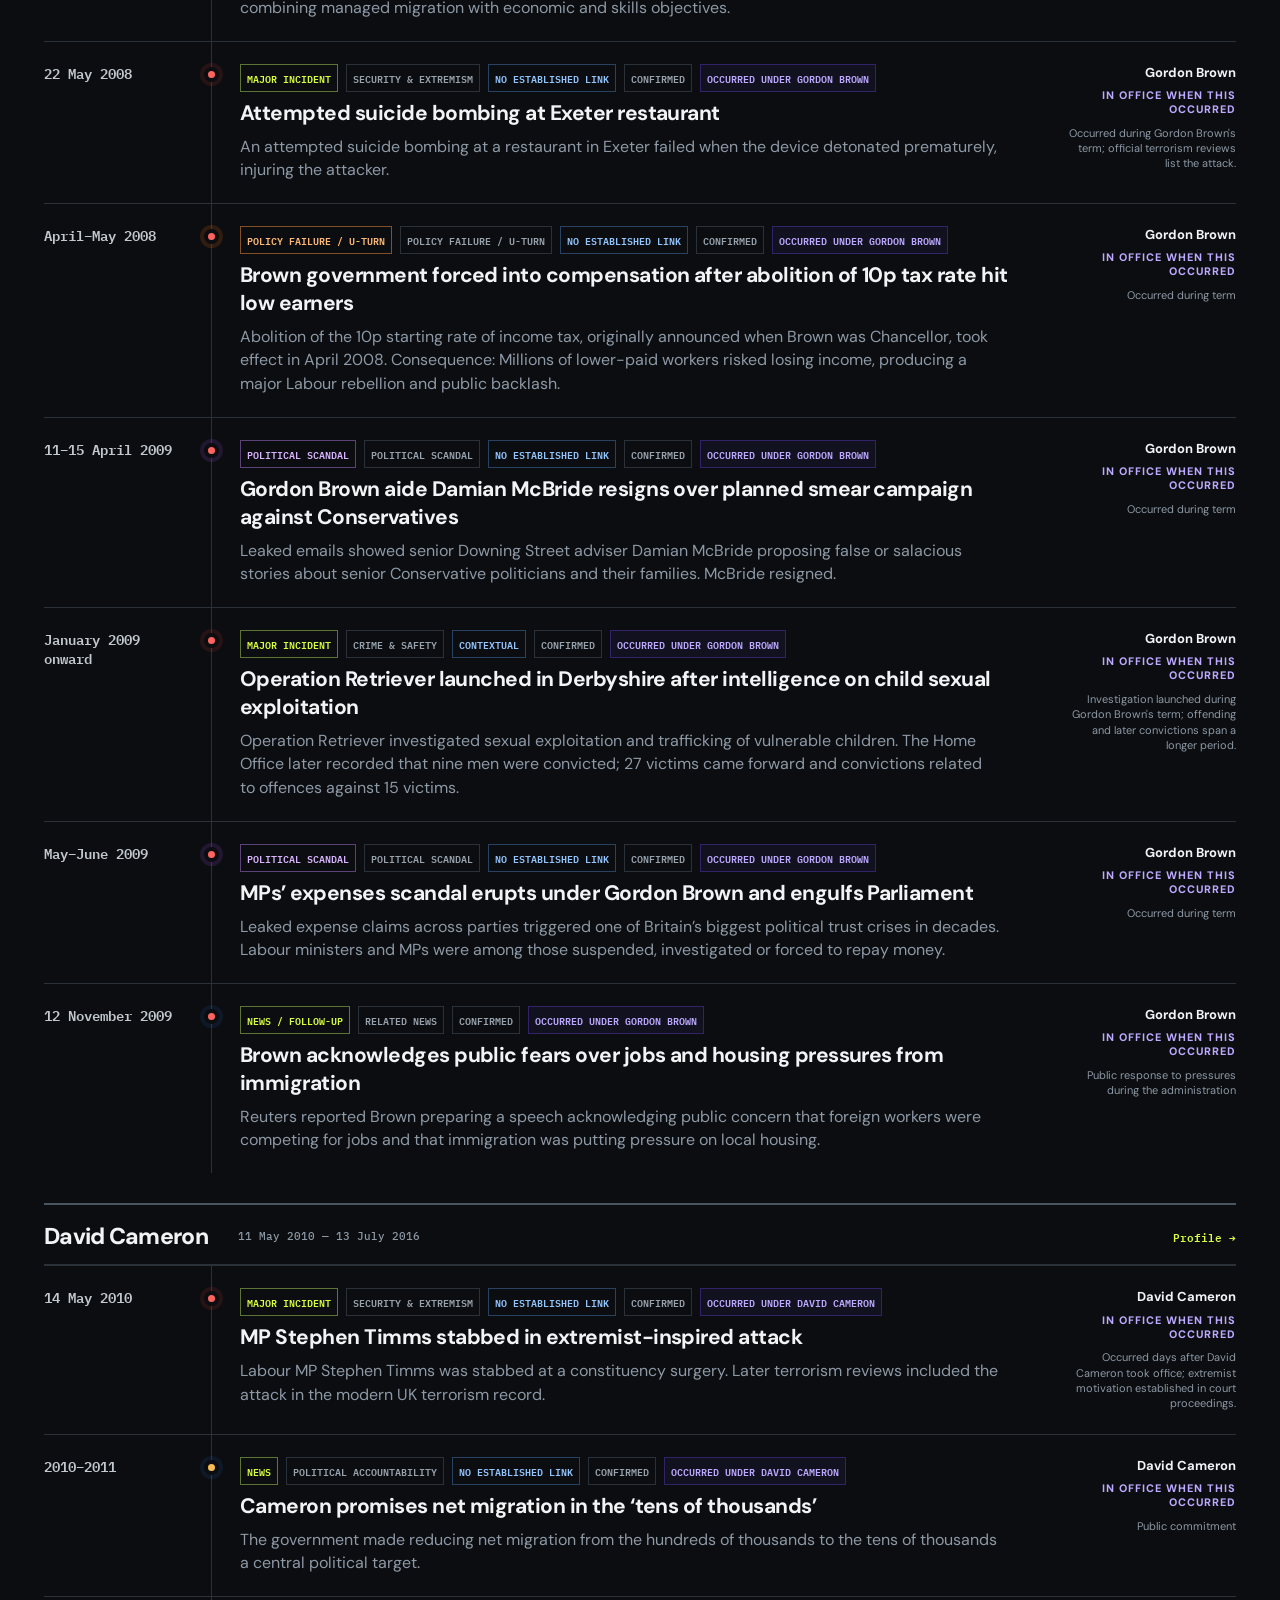
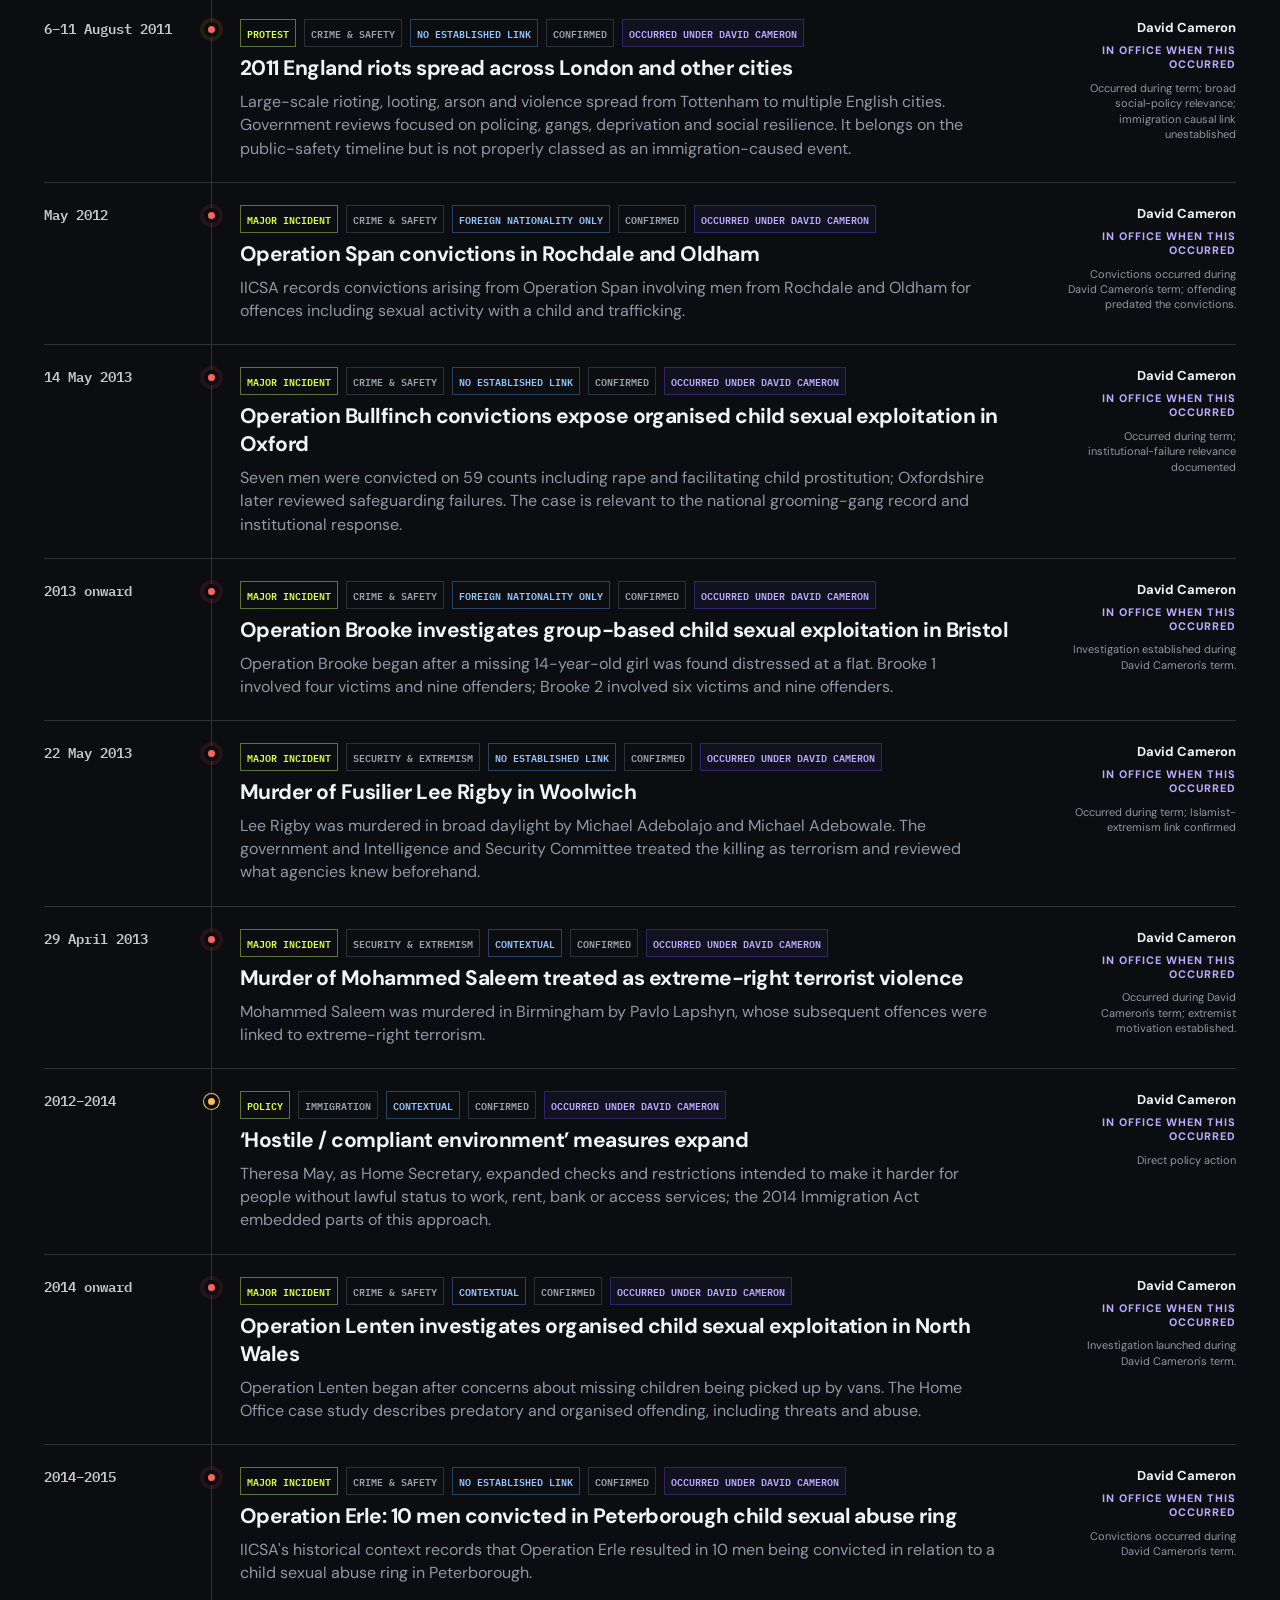
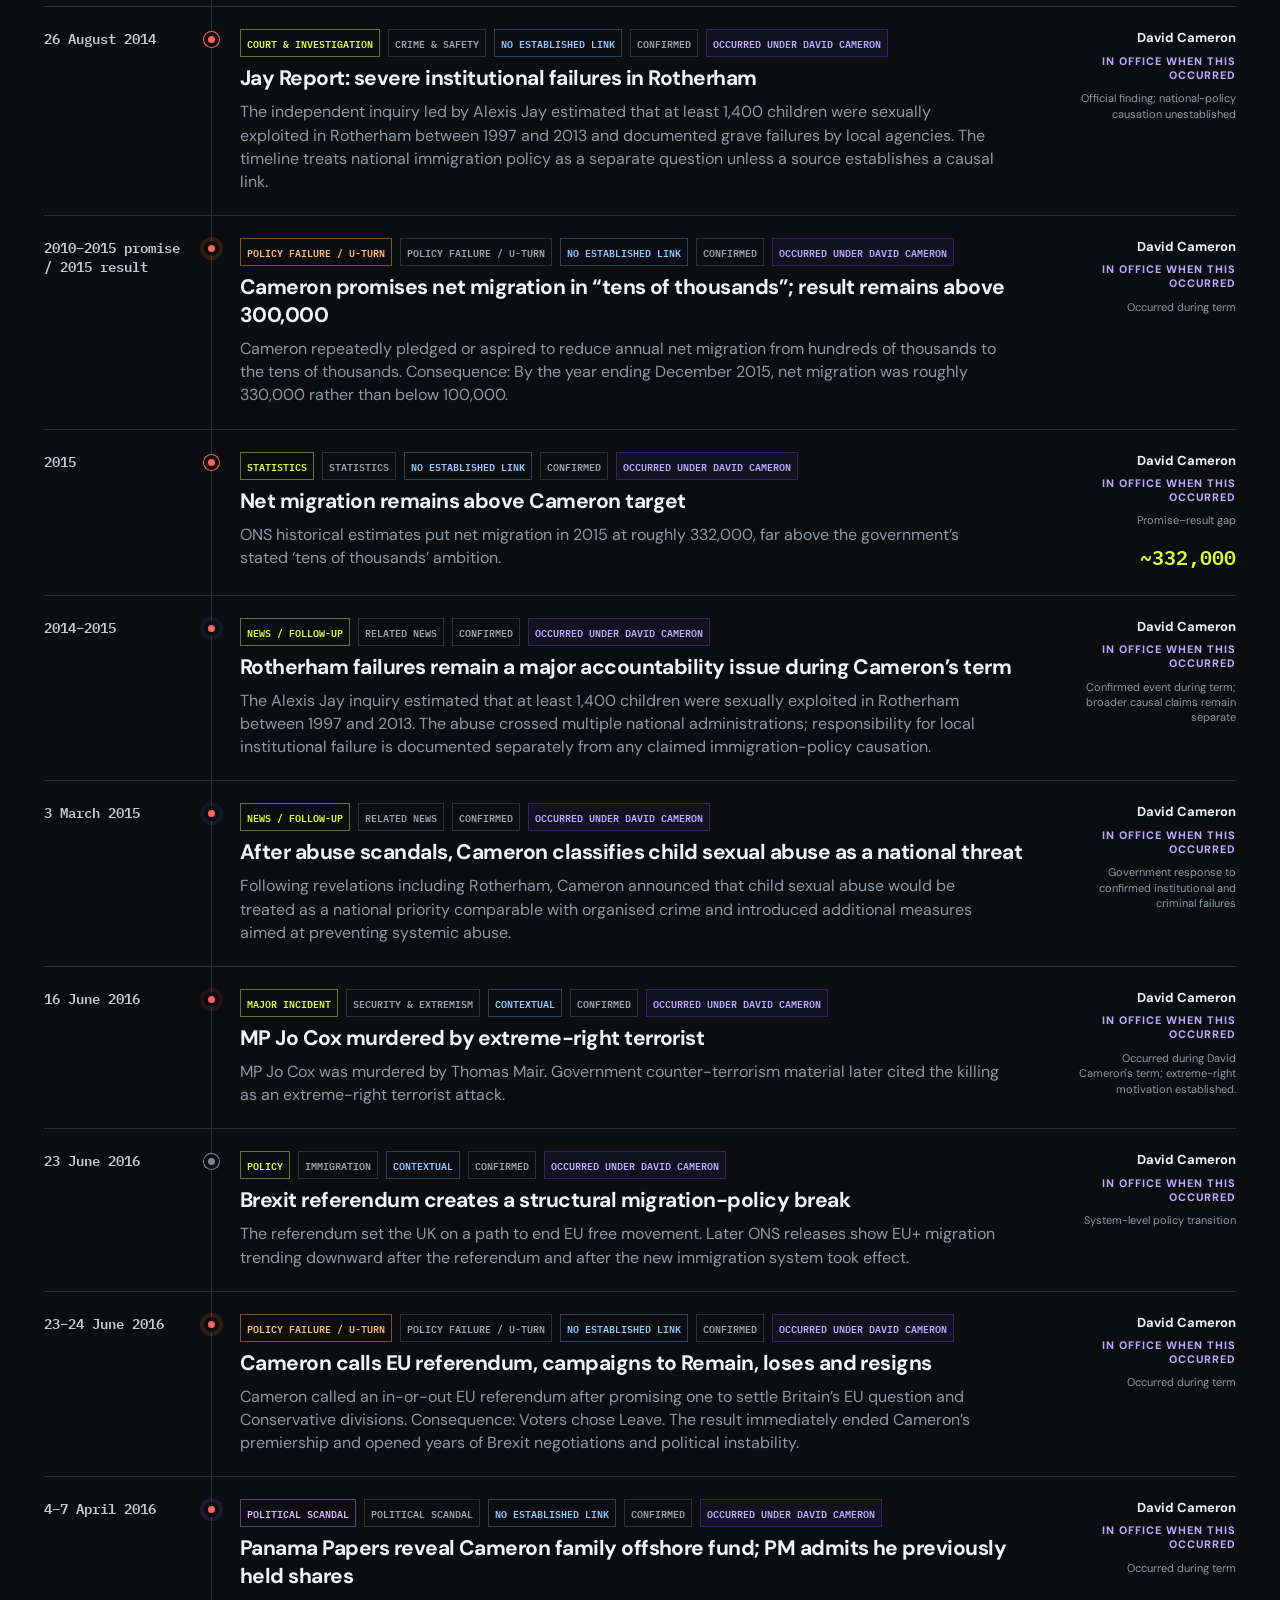
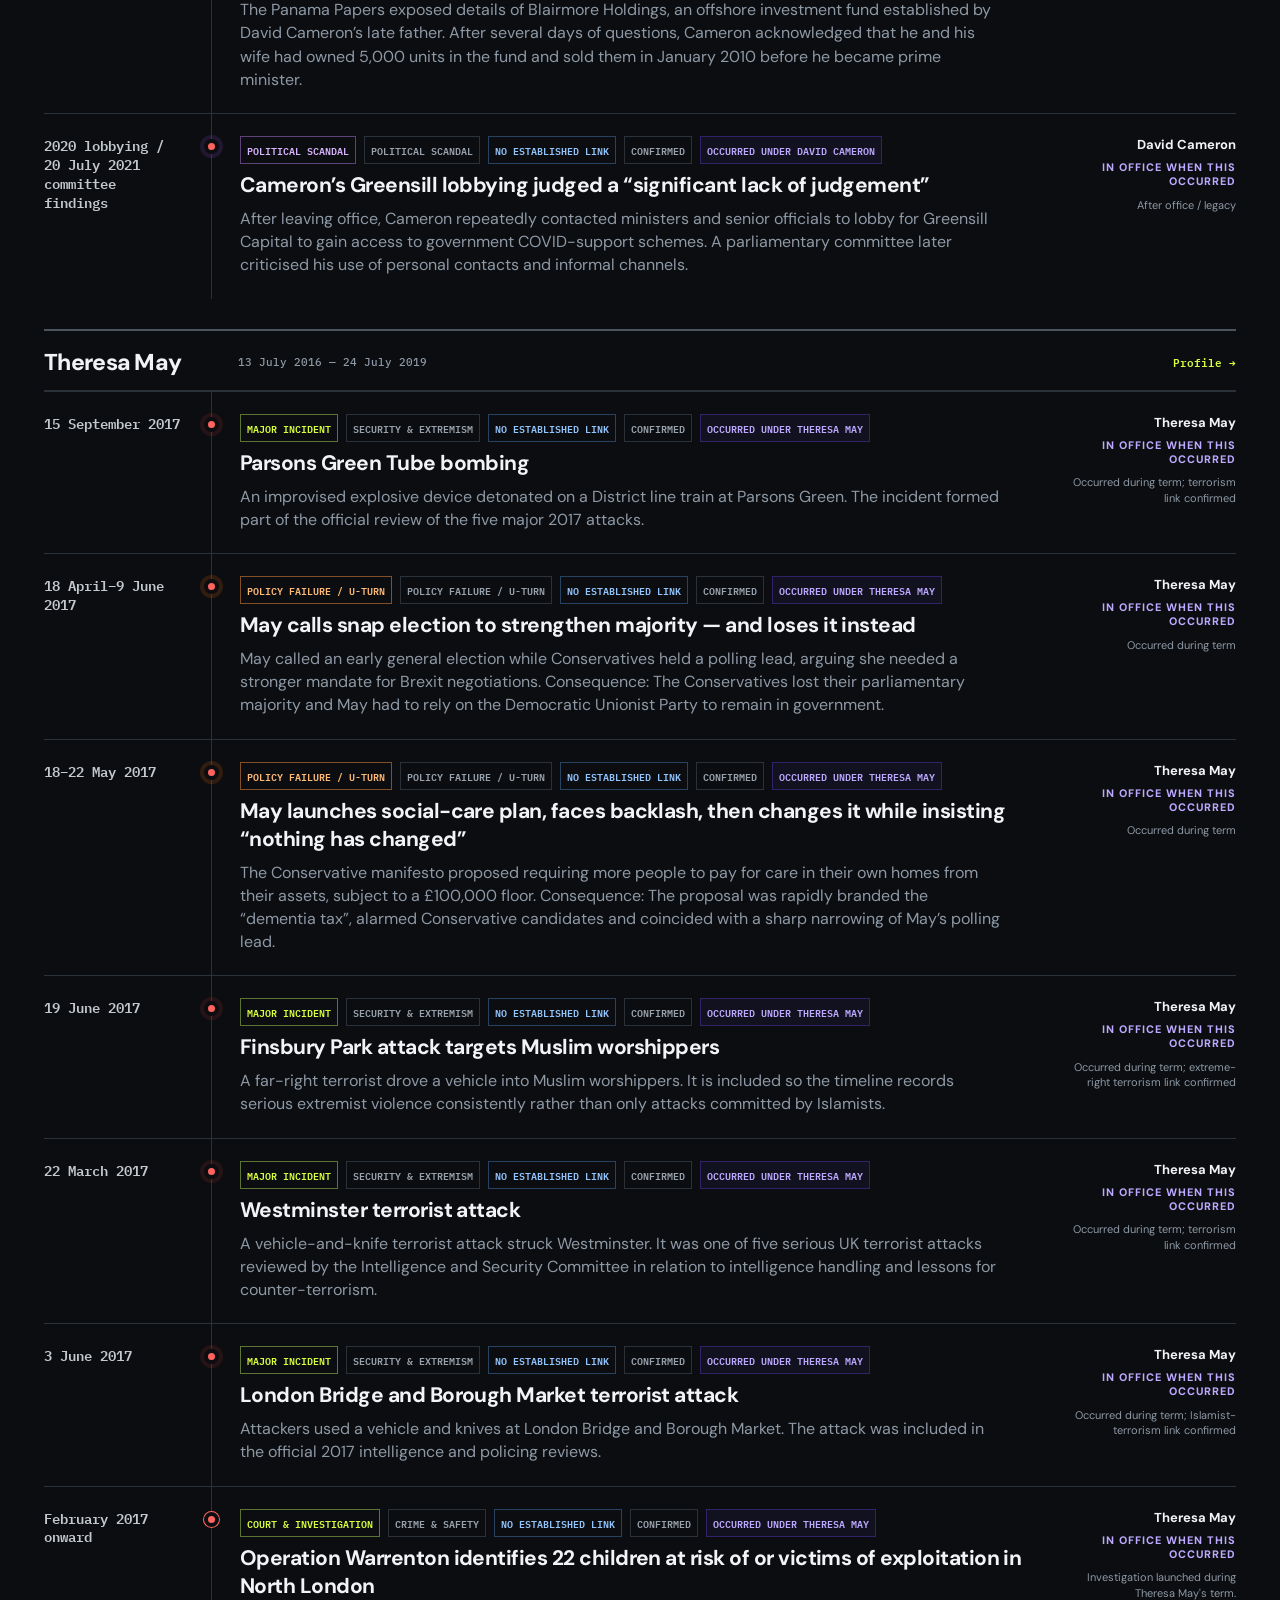
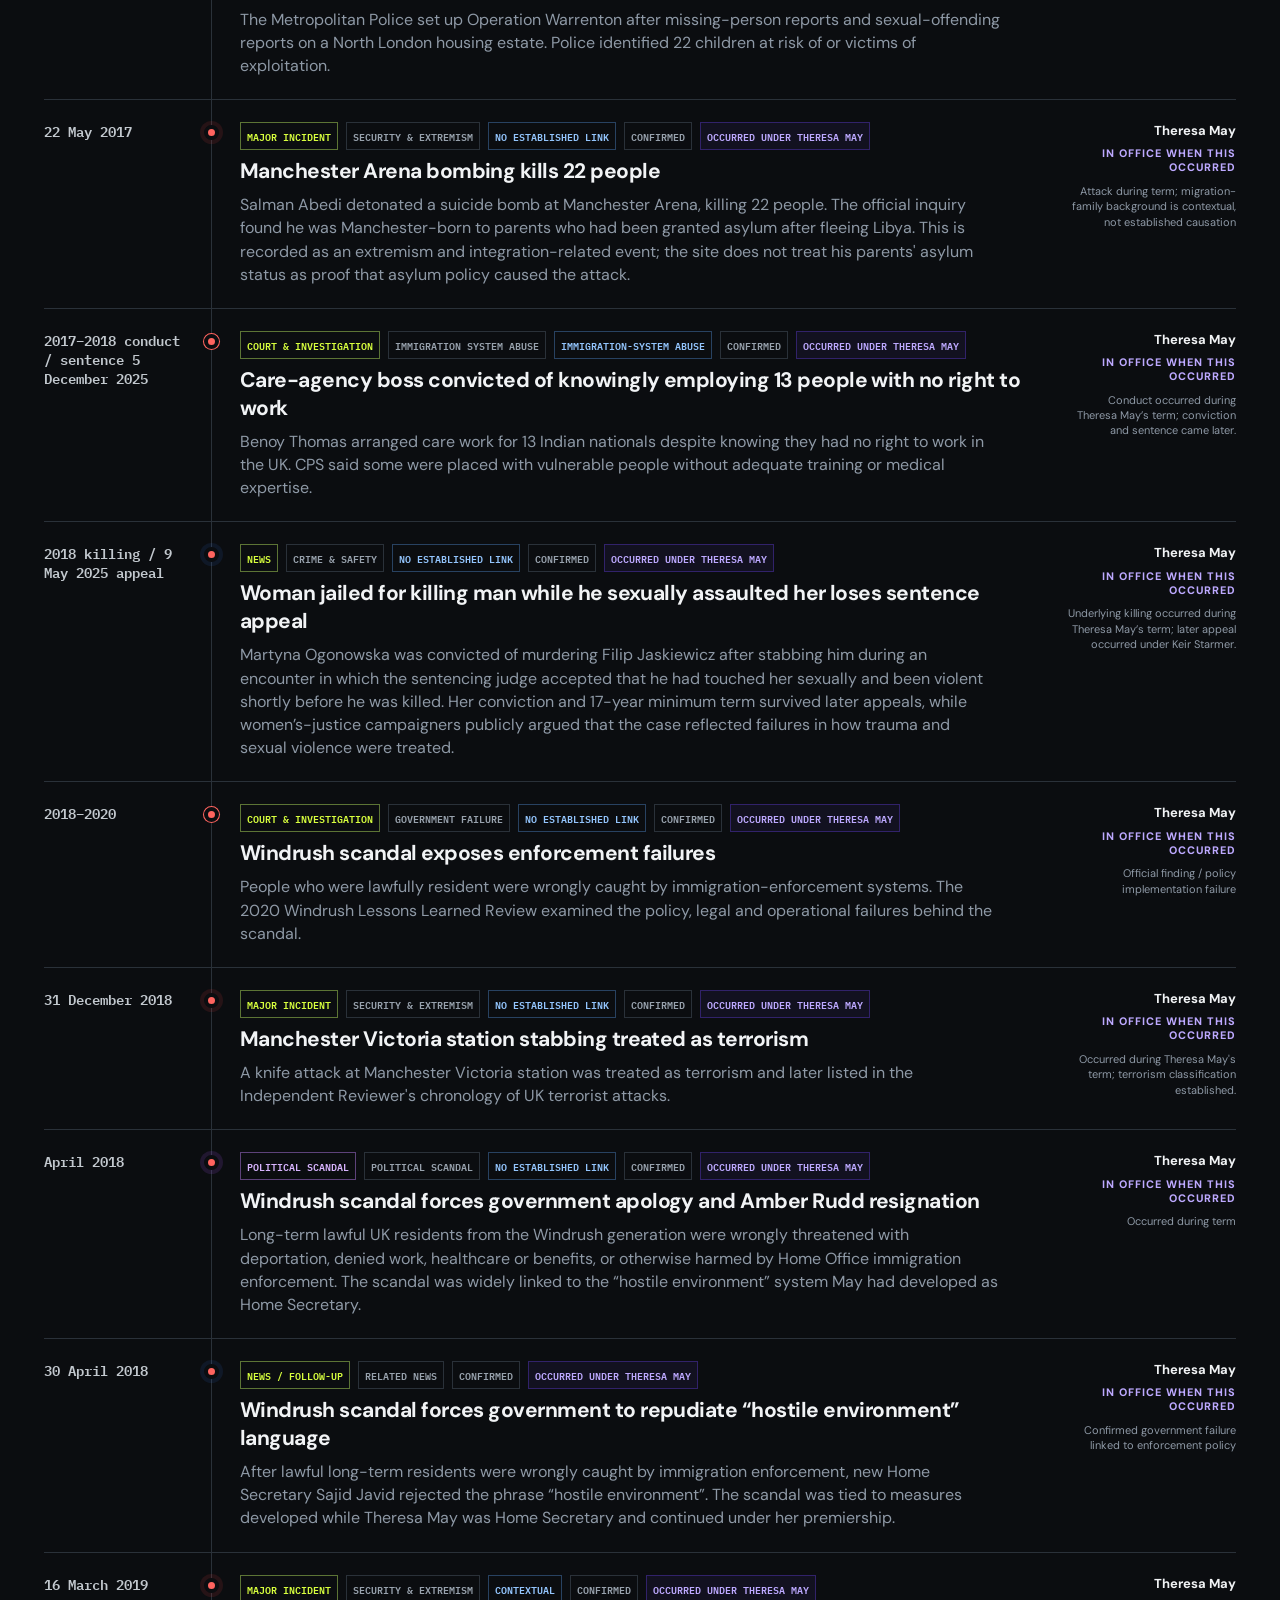
==== commit d17fd859: "v1.7.4.2" ====
--- a/index.html
+++ b/index.html
@@ -37,11 +37,6 @@
         <div><strong id="pmCount">0</strong><span id="primeMinistersLabel">prime ministers</span></div>
         <div><strong id="liveLabel">LIVE</strong><span id="currentAdministrationLabel">current administration</span></div>
       </div>
-    </section>
-
-    <section class="principle" id="causationNote">
-      <span class="principle-mark">≠</span>
-      <div><strong id="sequenceTitle">Sequence is not causation.</strong><br><span id="sequenceBody">Every relationship is labelled so a policy that precedes an outcome is not automatically presented as its cause.</span></div>
     </section>
 
     <section class="section-block nav-section" id="people" data-section="people">
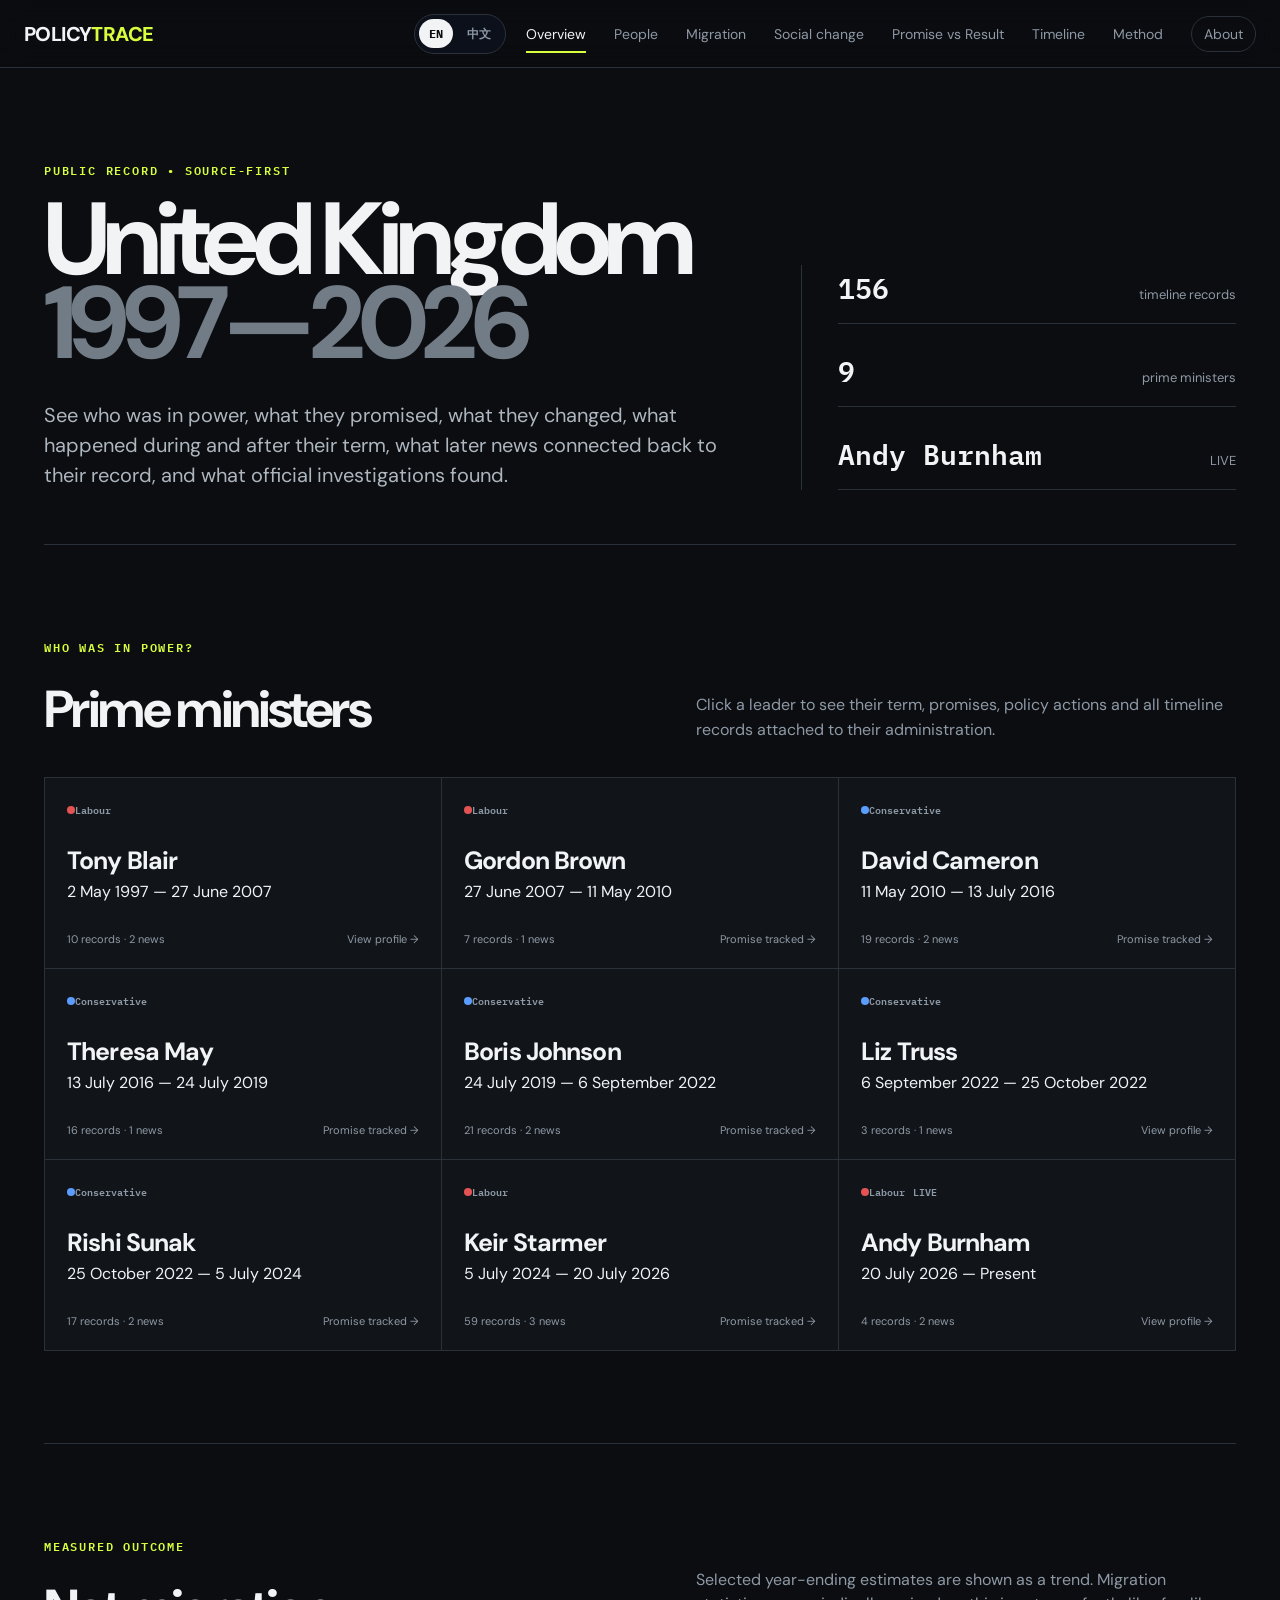
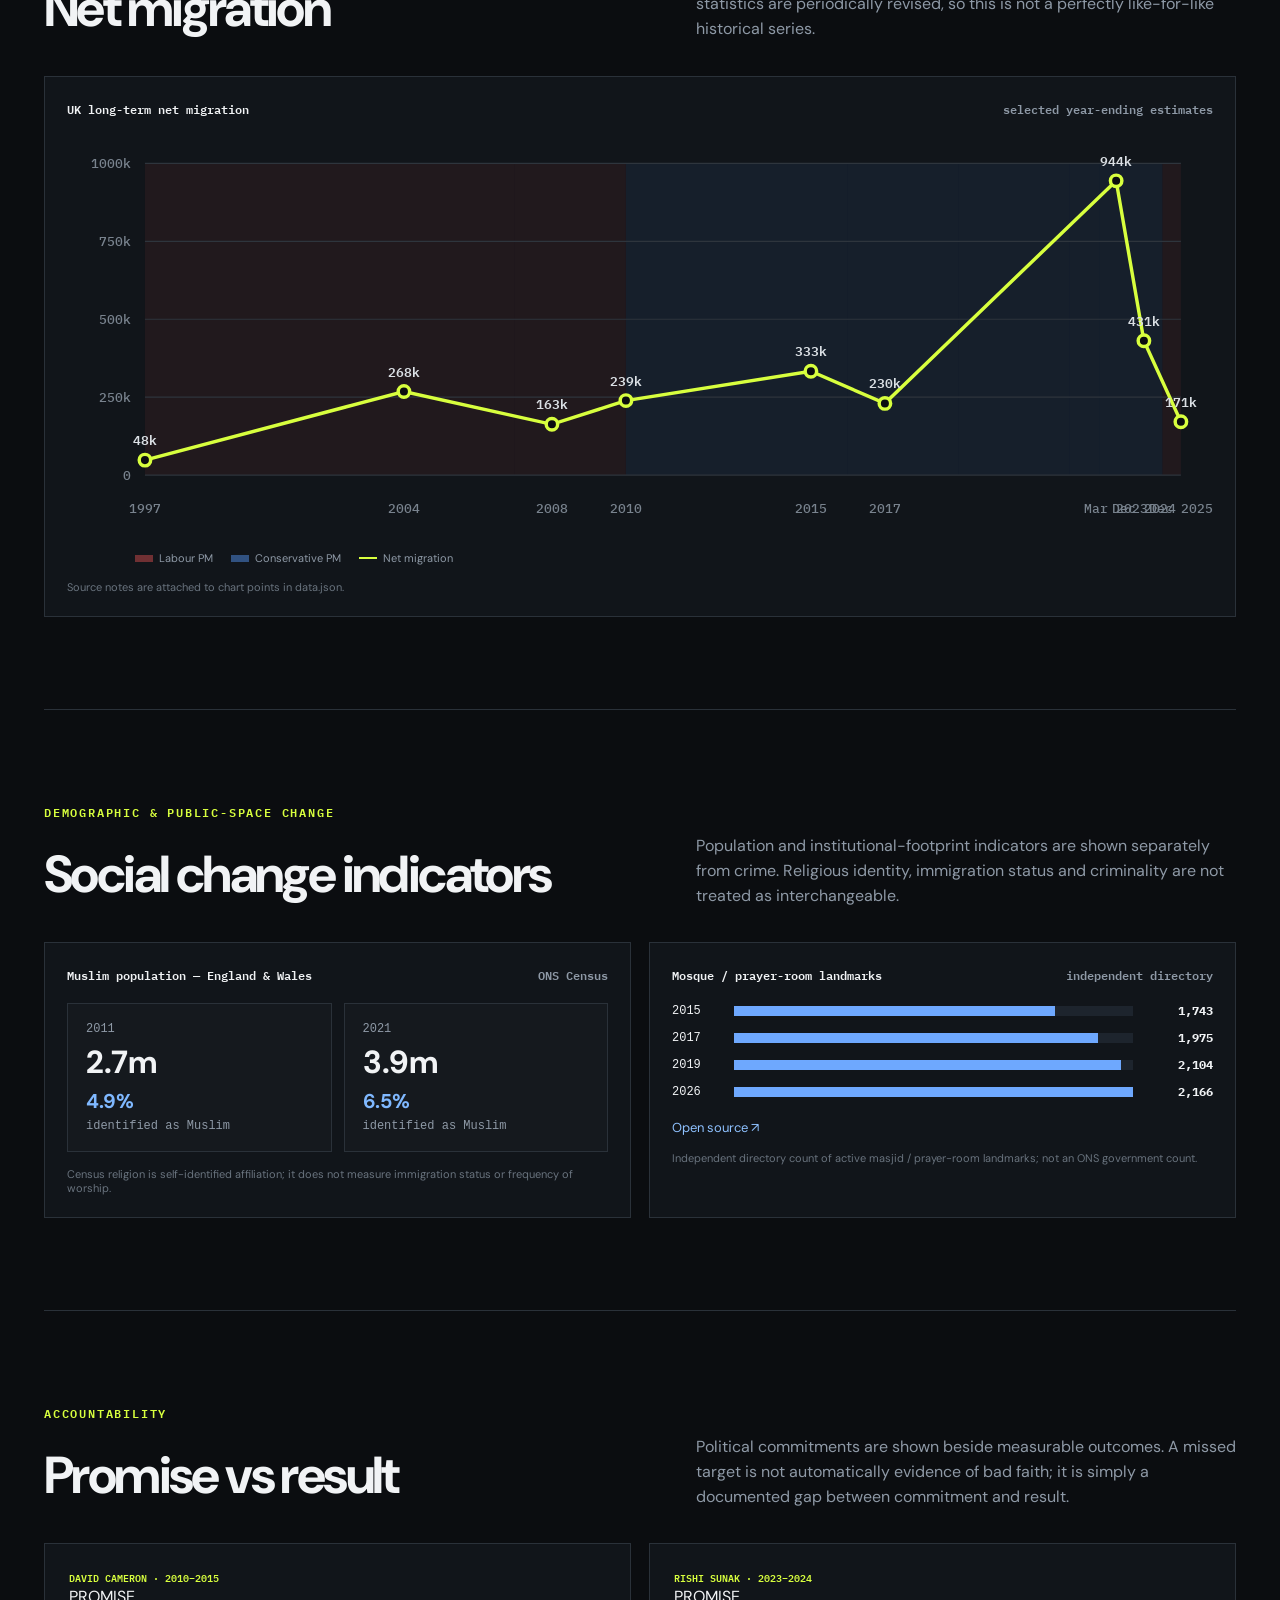
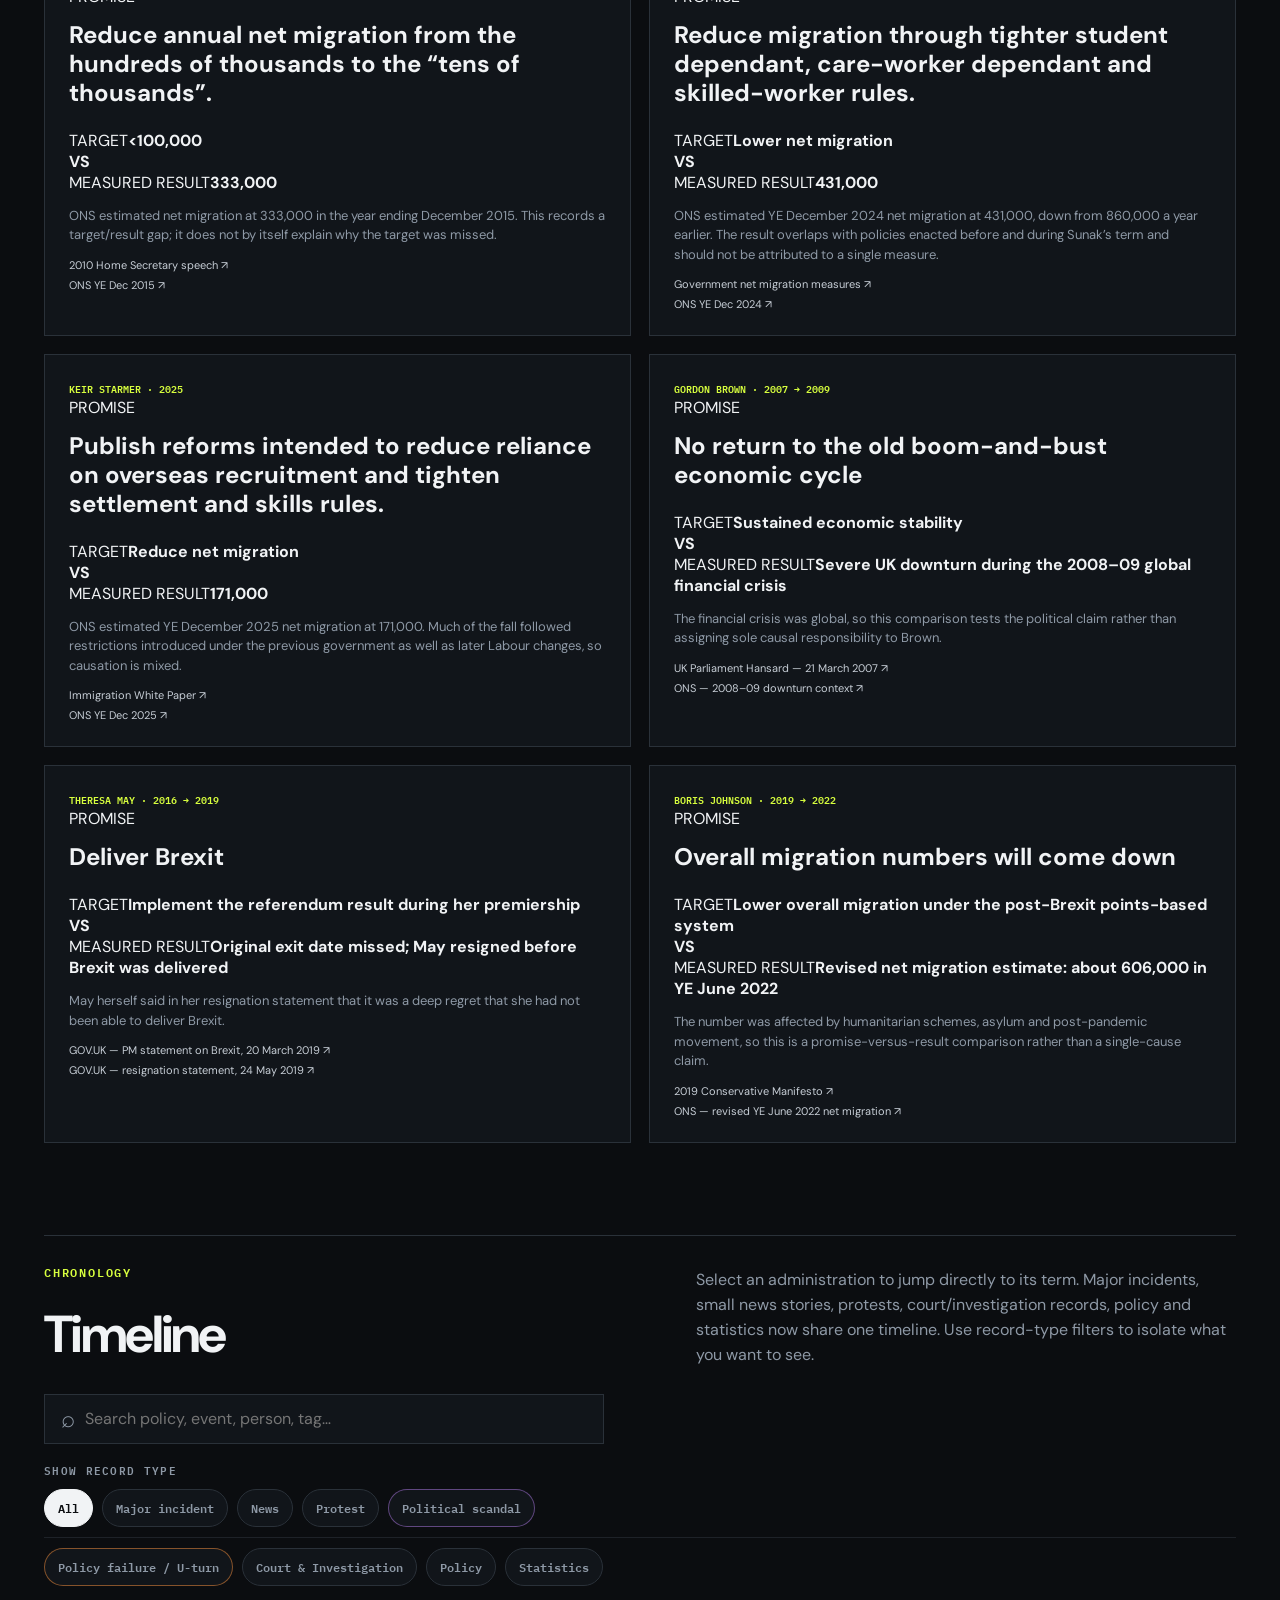
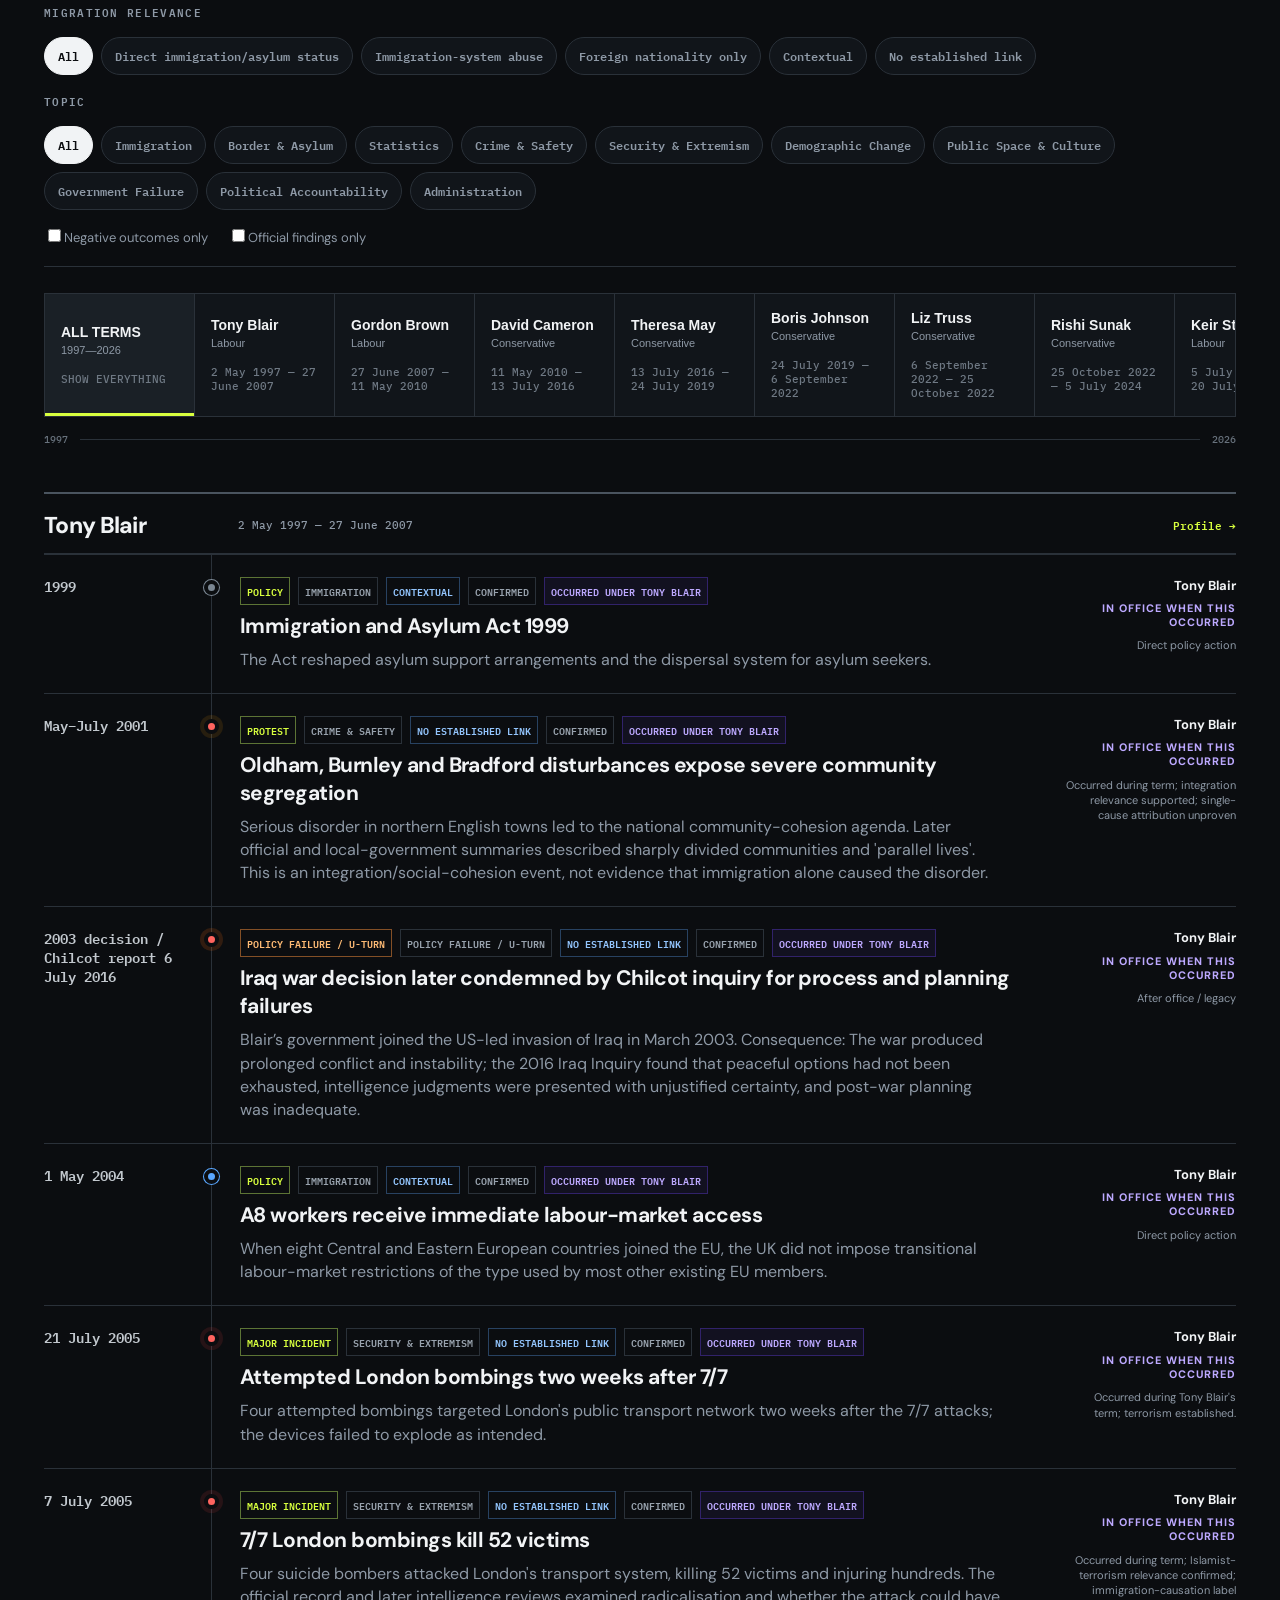
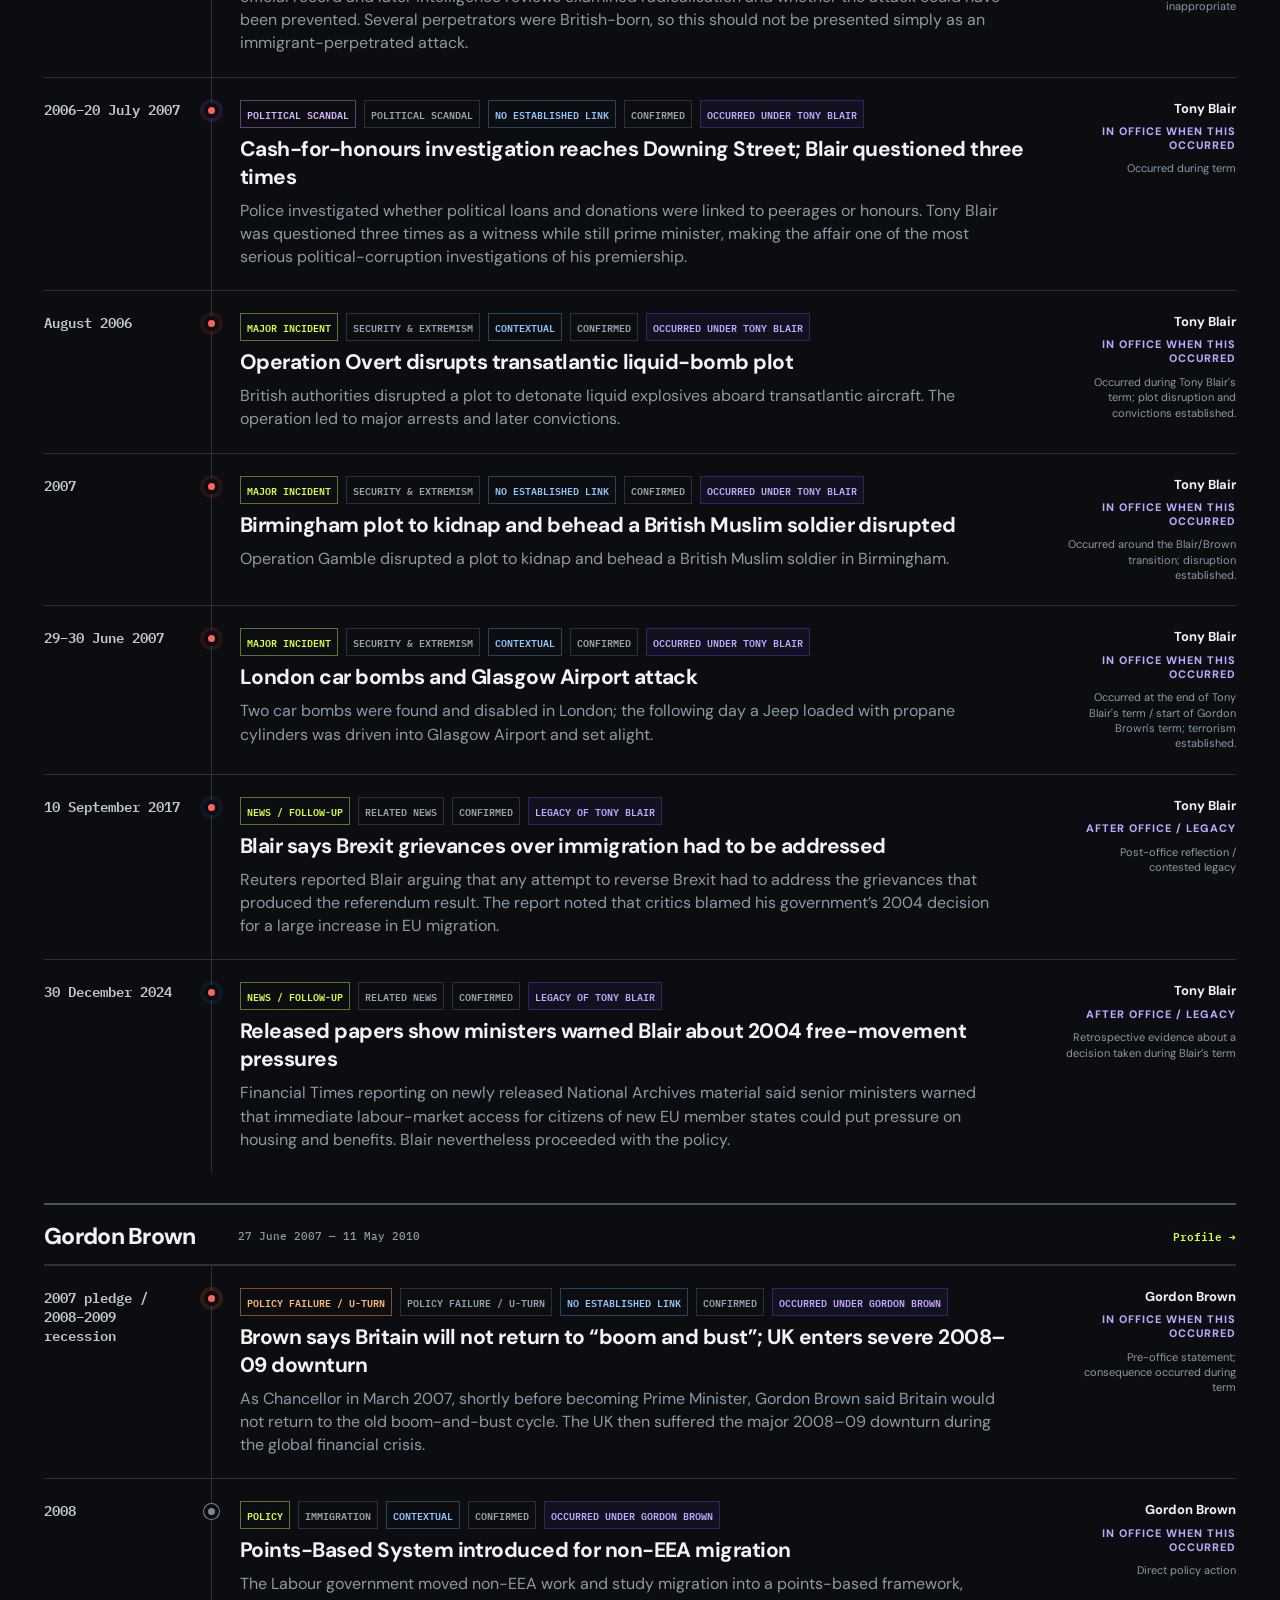
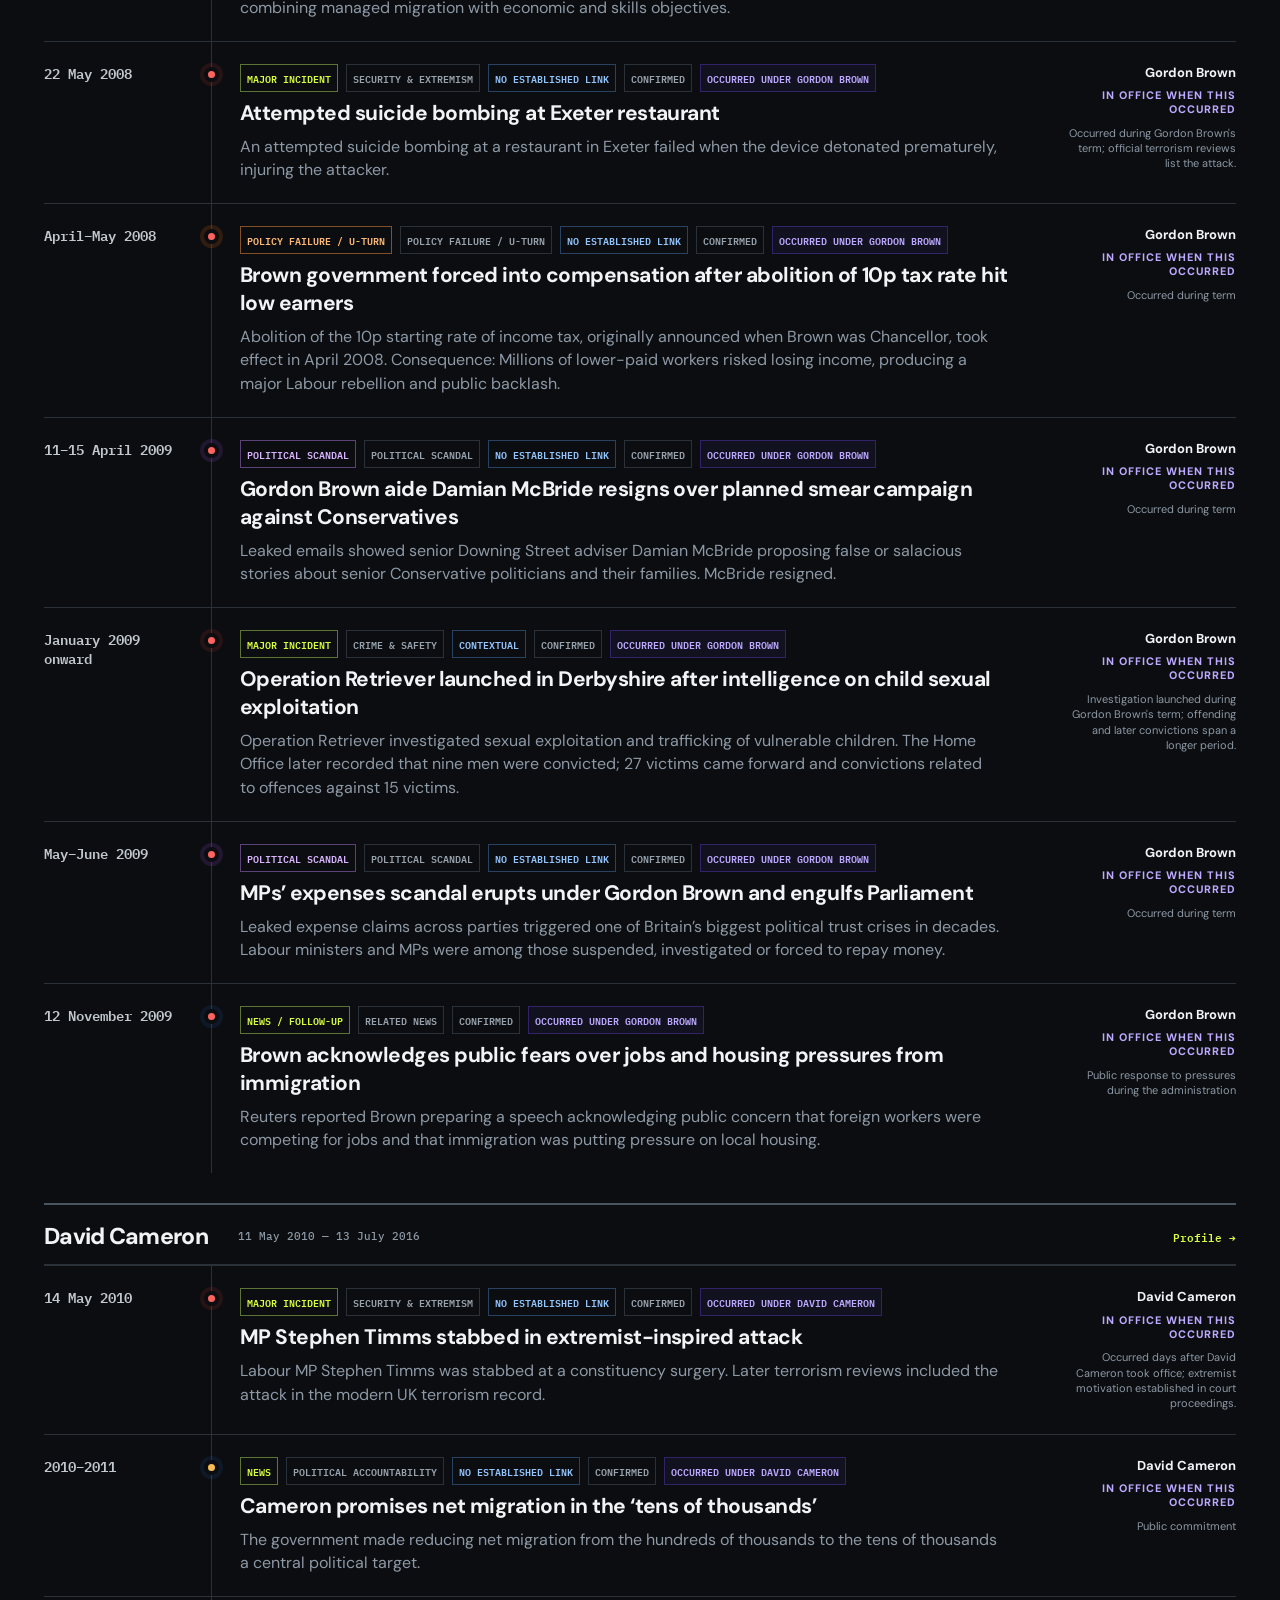
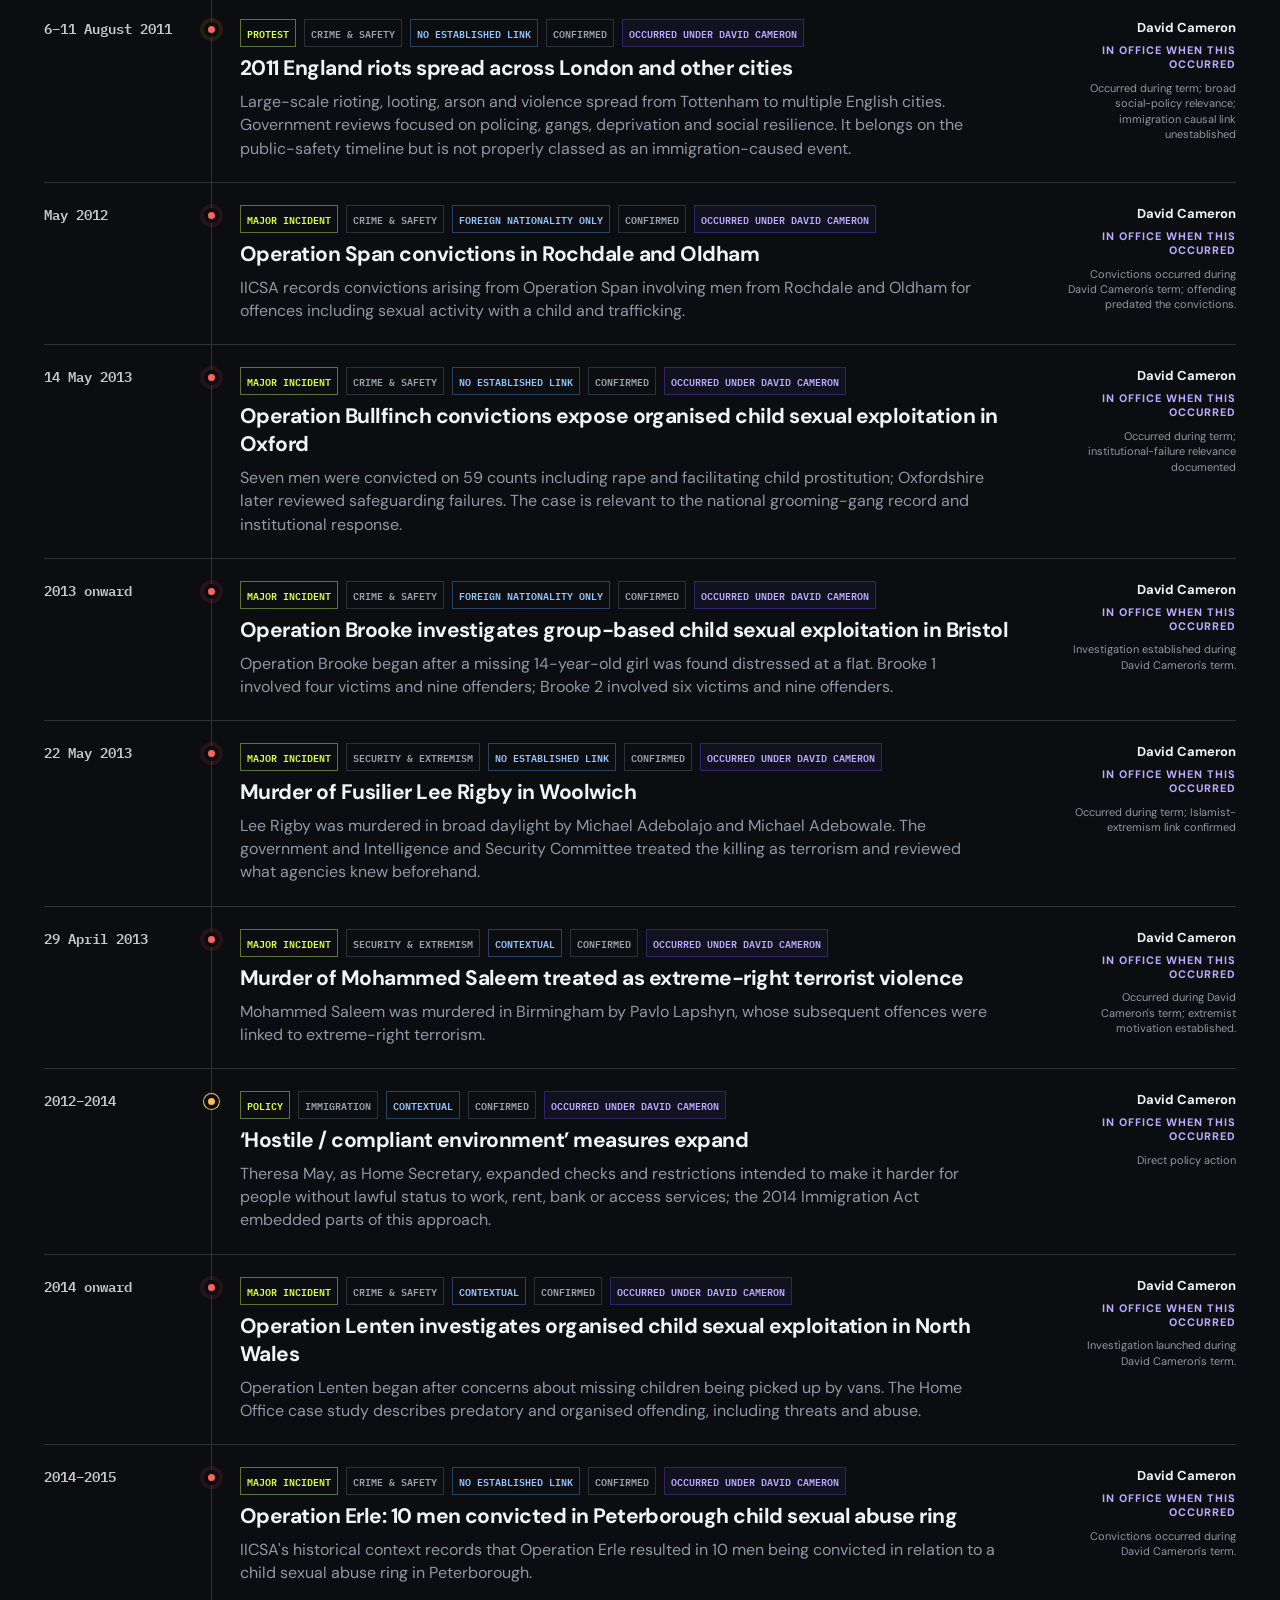
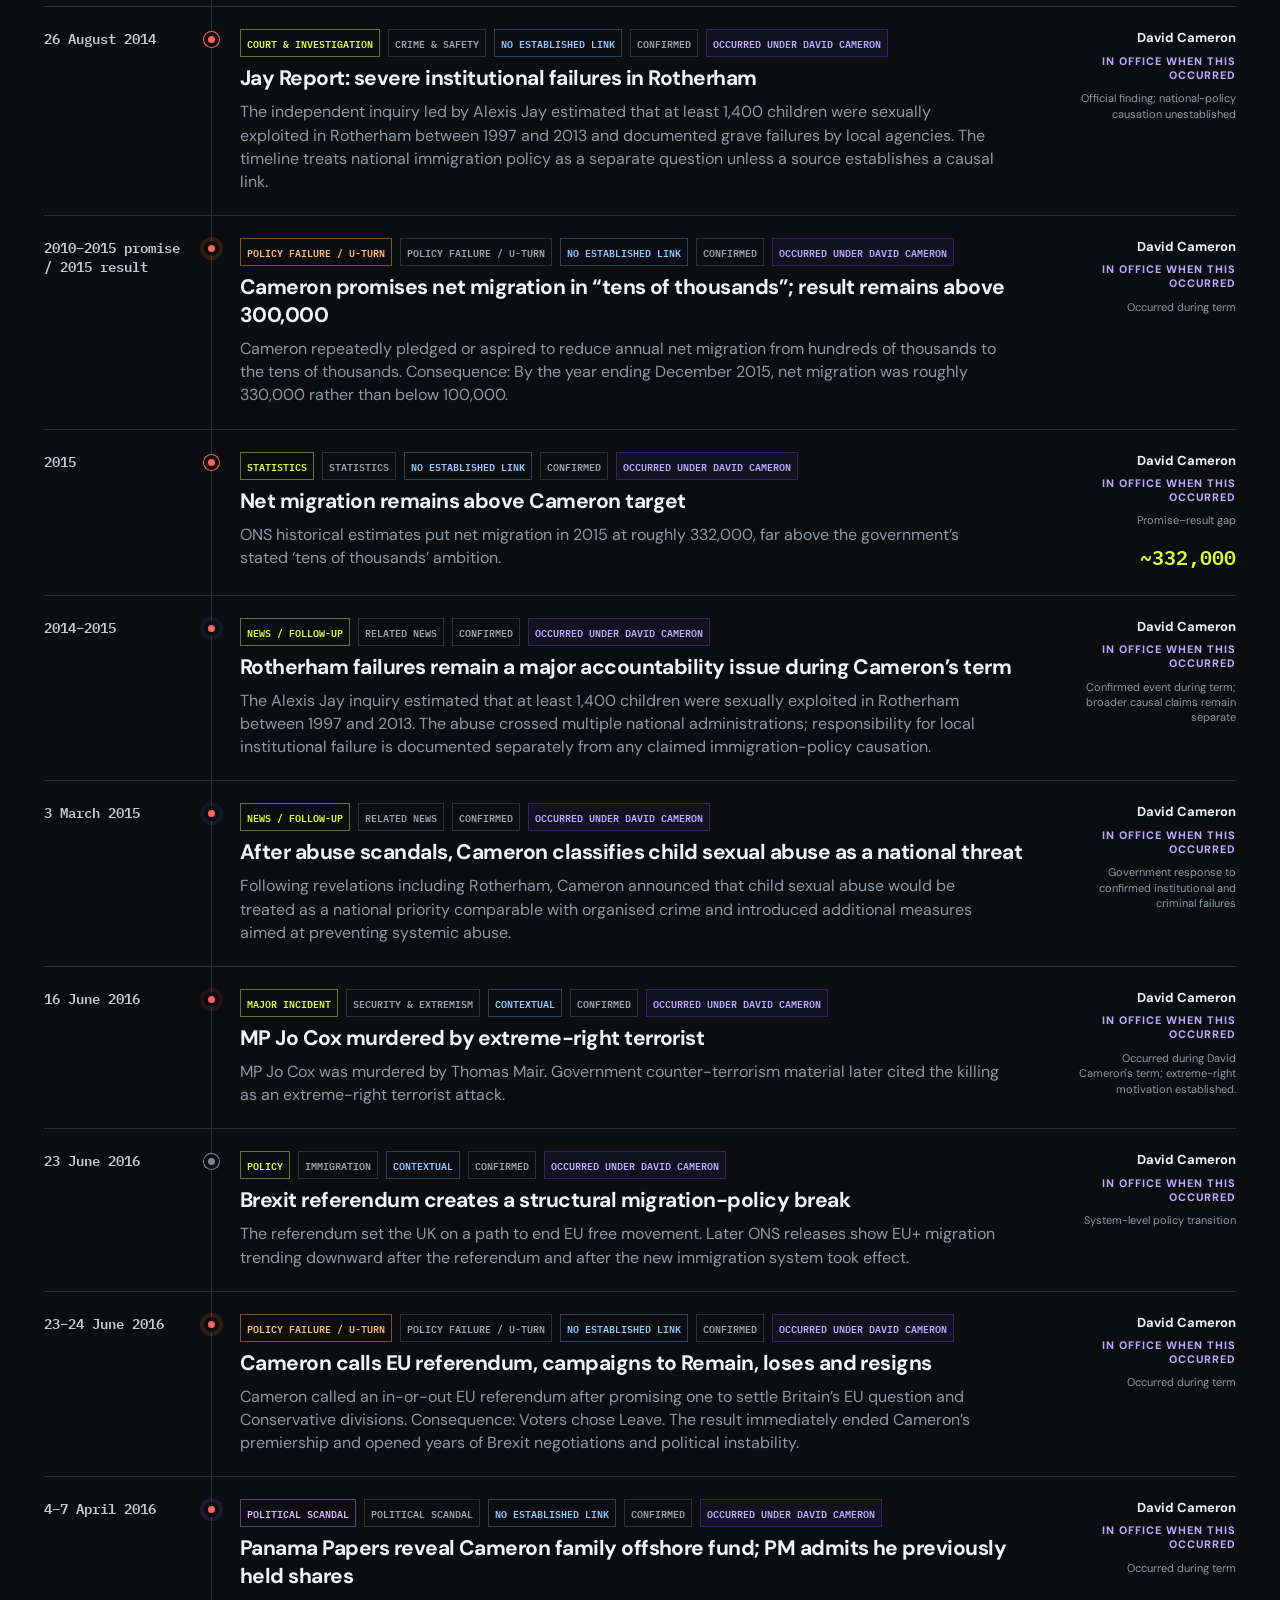
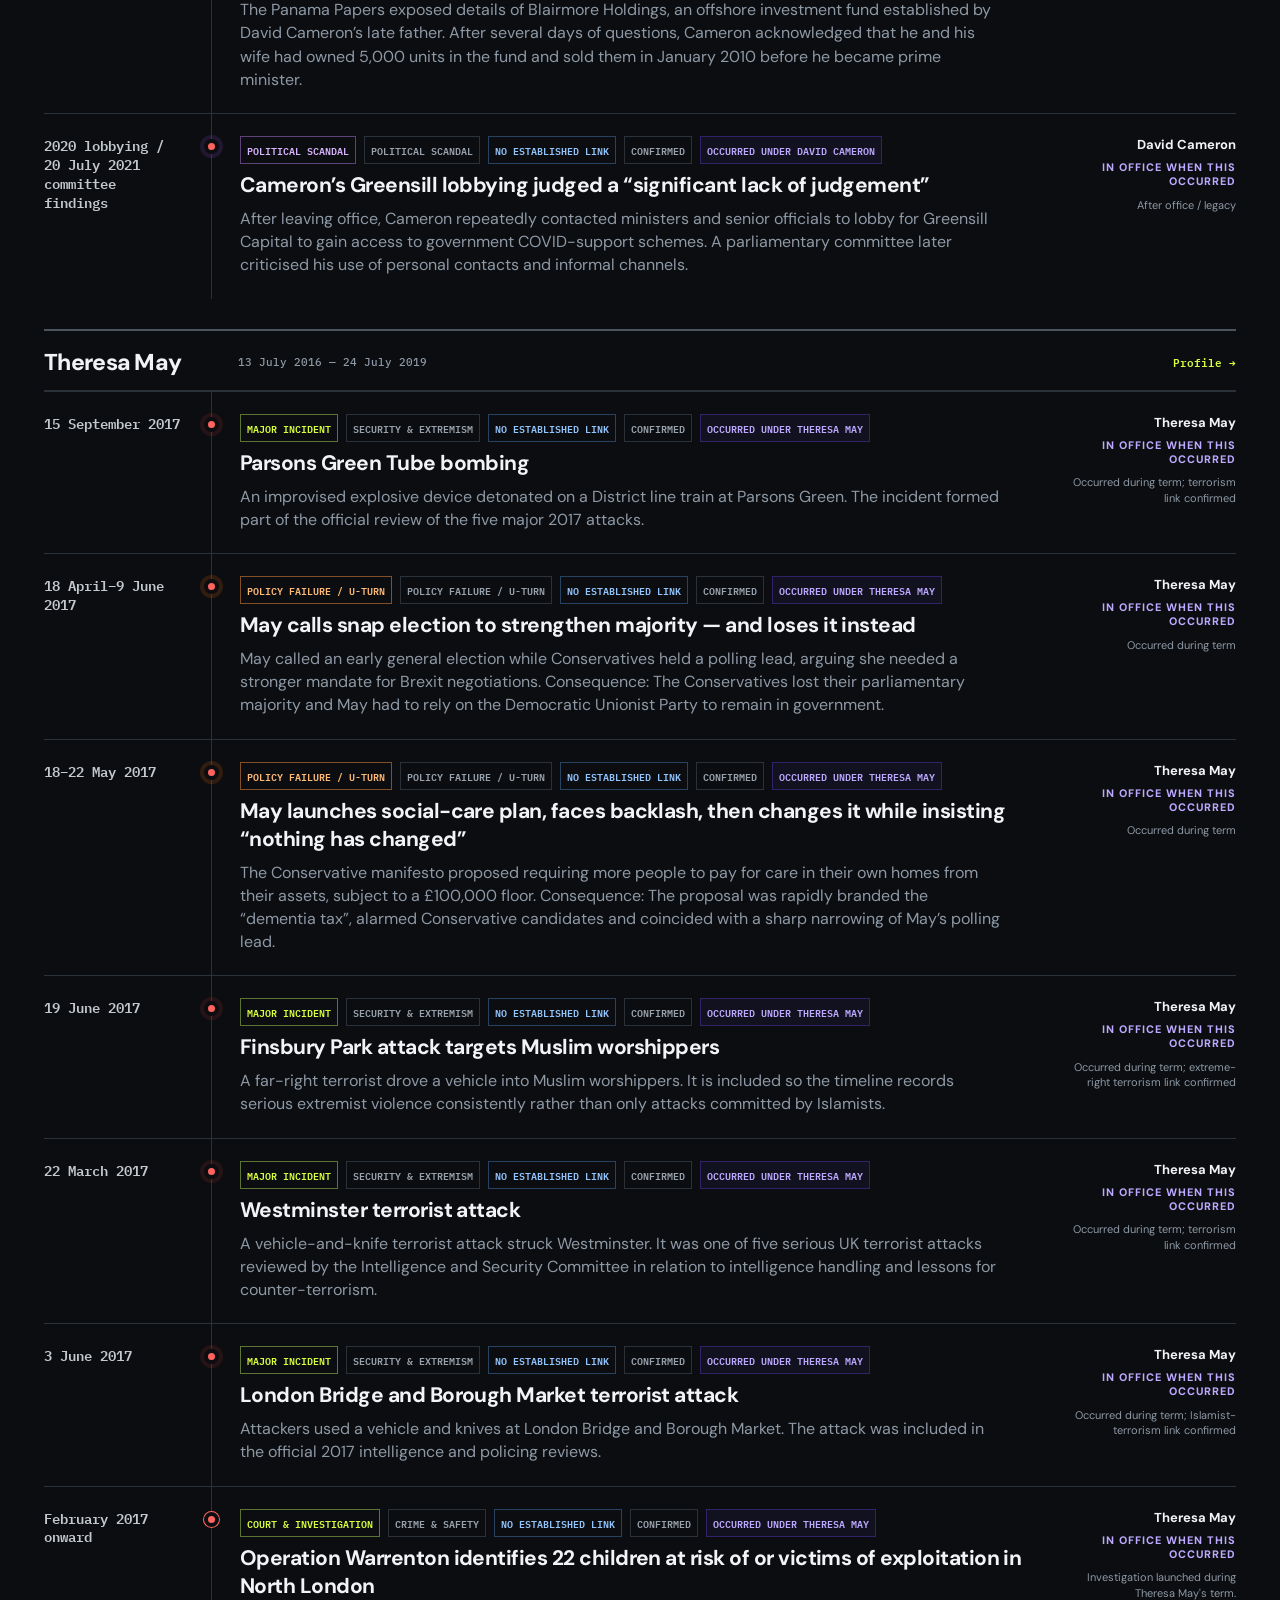
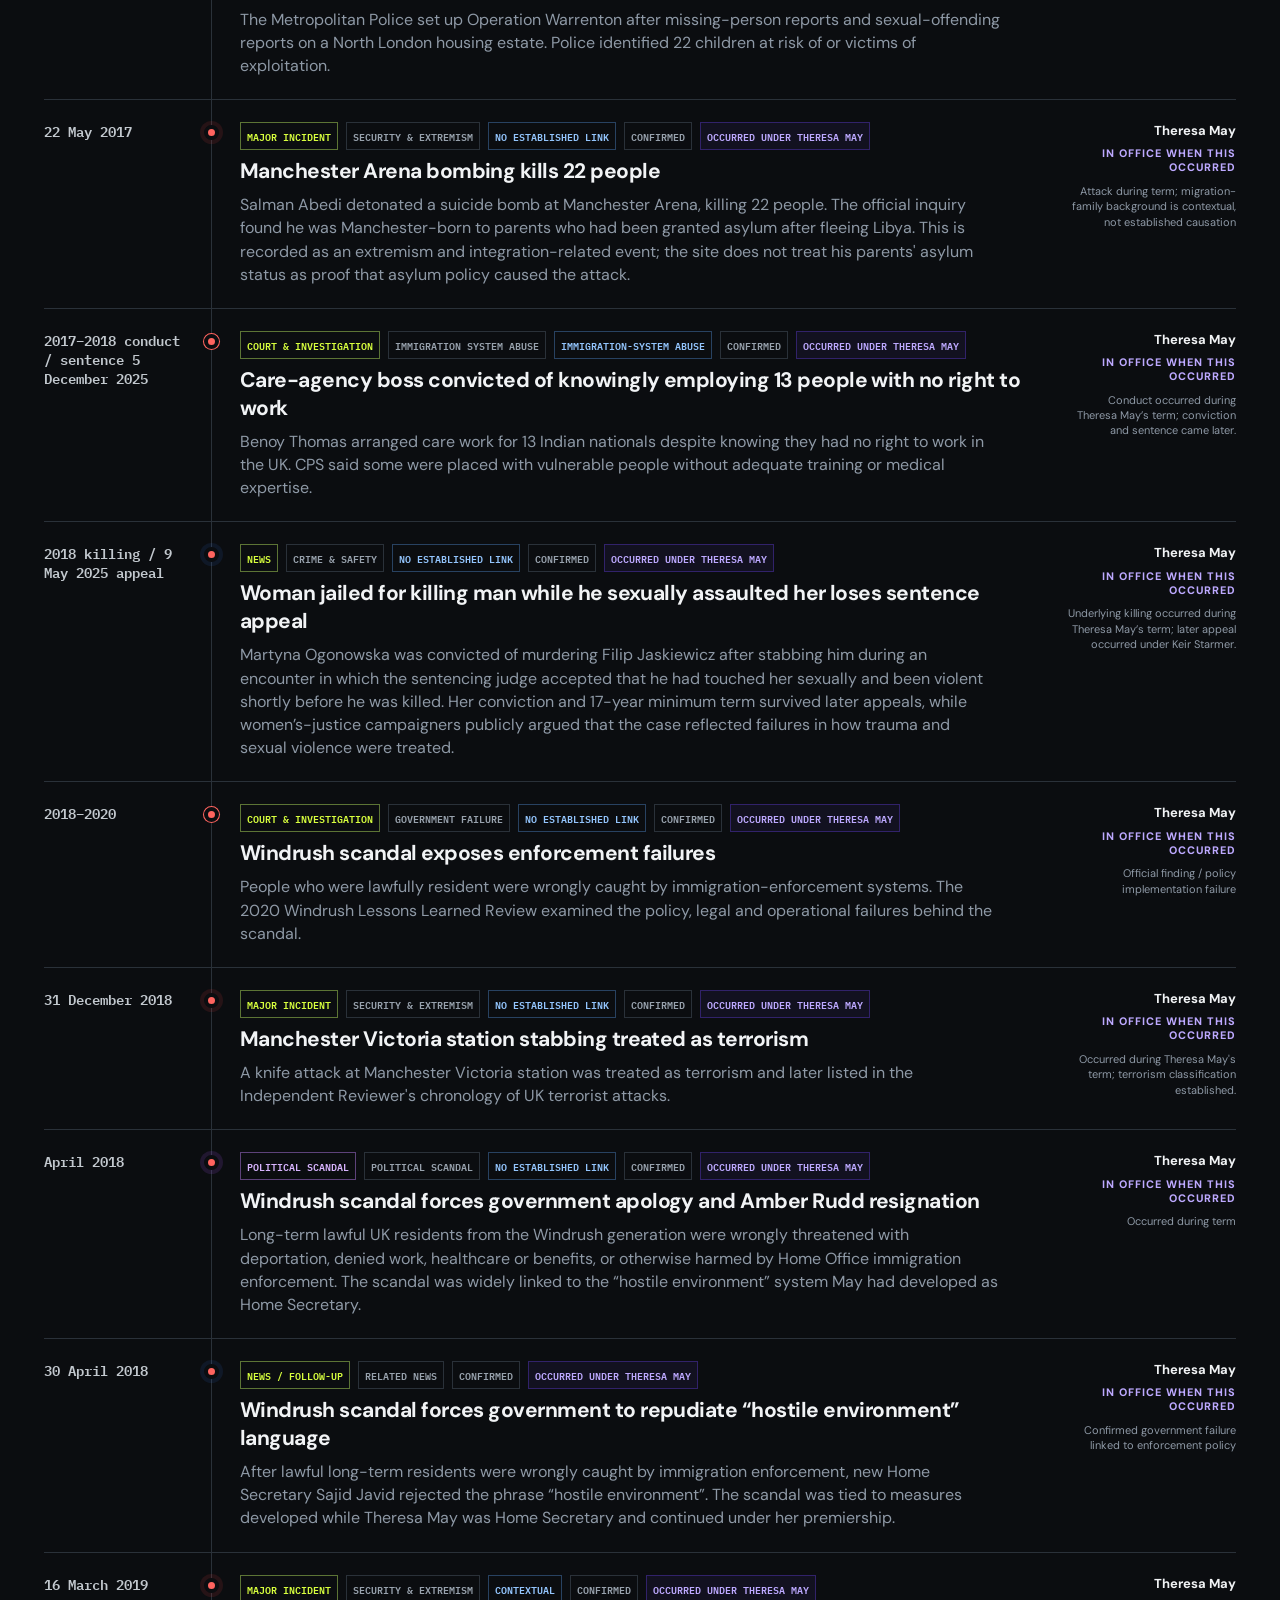
==== commit 283d5364: "v1.7.4.3" ====
--- a/index.html
+++ b/index.html
@@ -35,7 +35,7 @@
       <div class="hero-stats">
         <div><strong id="eventCount">0</strong><span id="timelineRecordsLabel">timeline records</span></div>
         <div><strong id="pmCount">0</strong><span id="primeMinistersLabel">prime ministers</span></div>
-        <div><strong id="liveLabel">LIVE</strong><span id="currentAdministrationLabel">current administration</span></div>
+        <div><strong id="currentAdministrationLabel">Current PM</strong><span id="liveLabel">LIVE</span></div>
       </div>
     </section>
 
